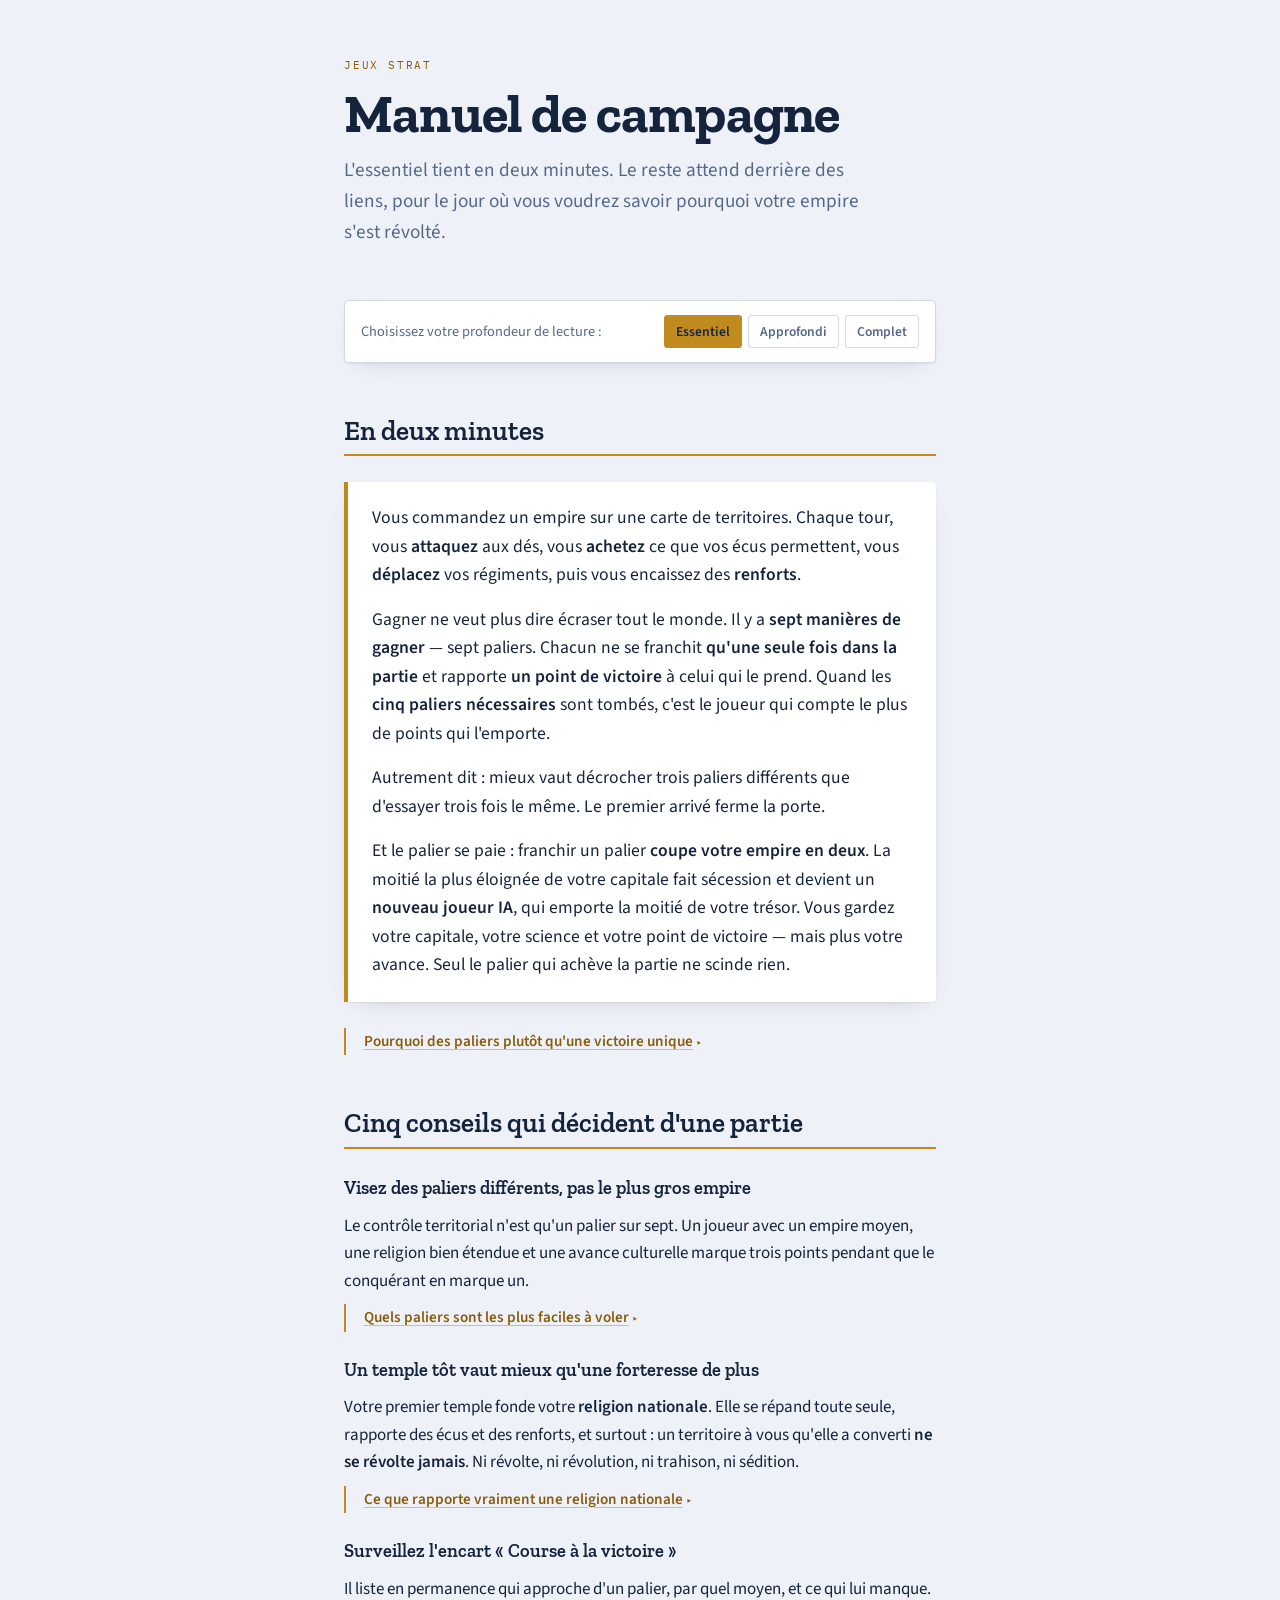
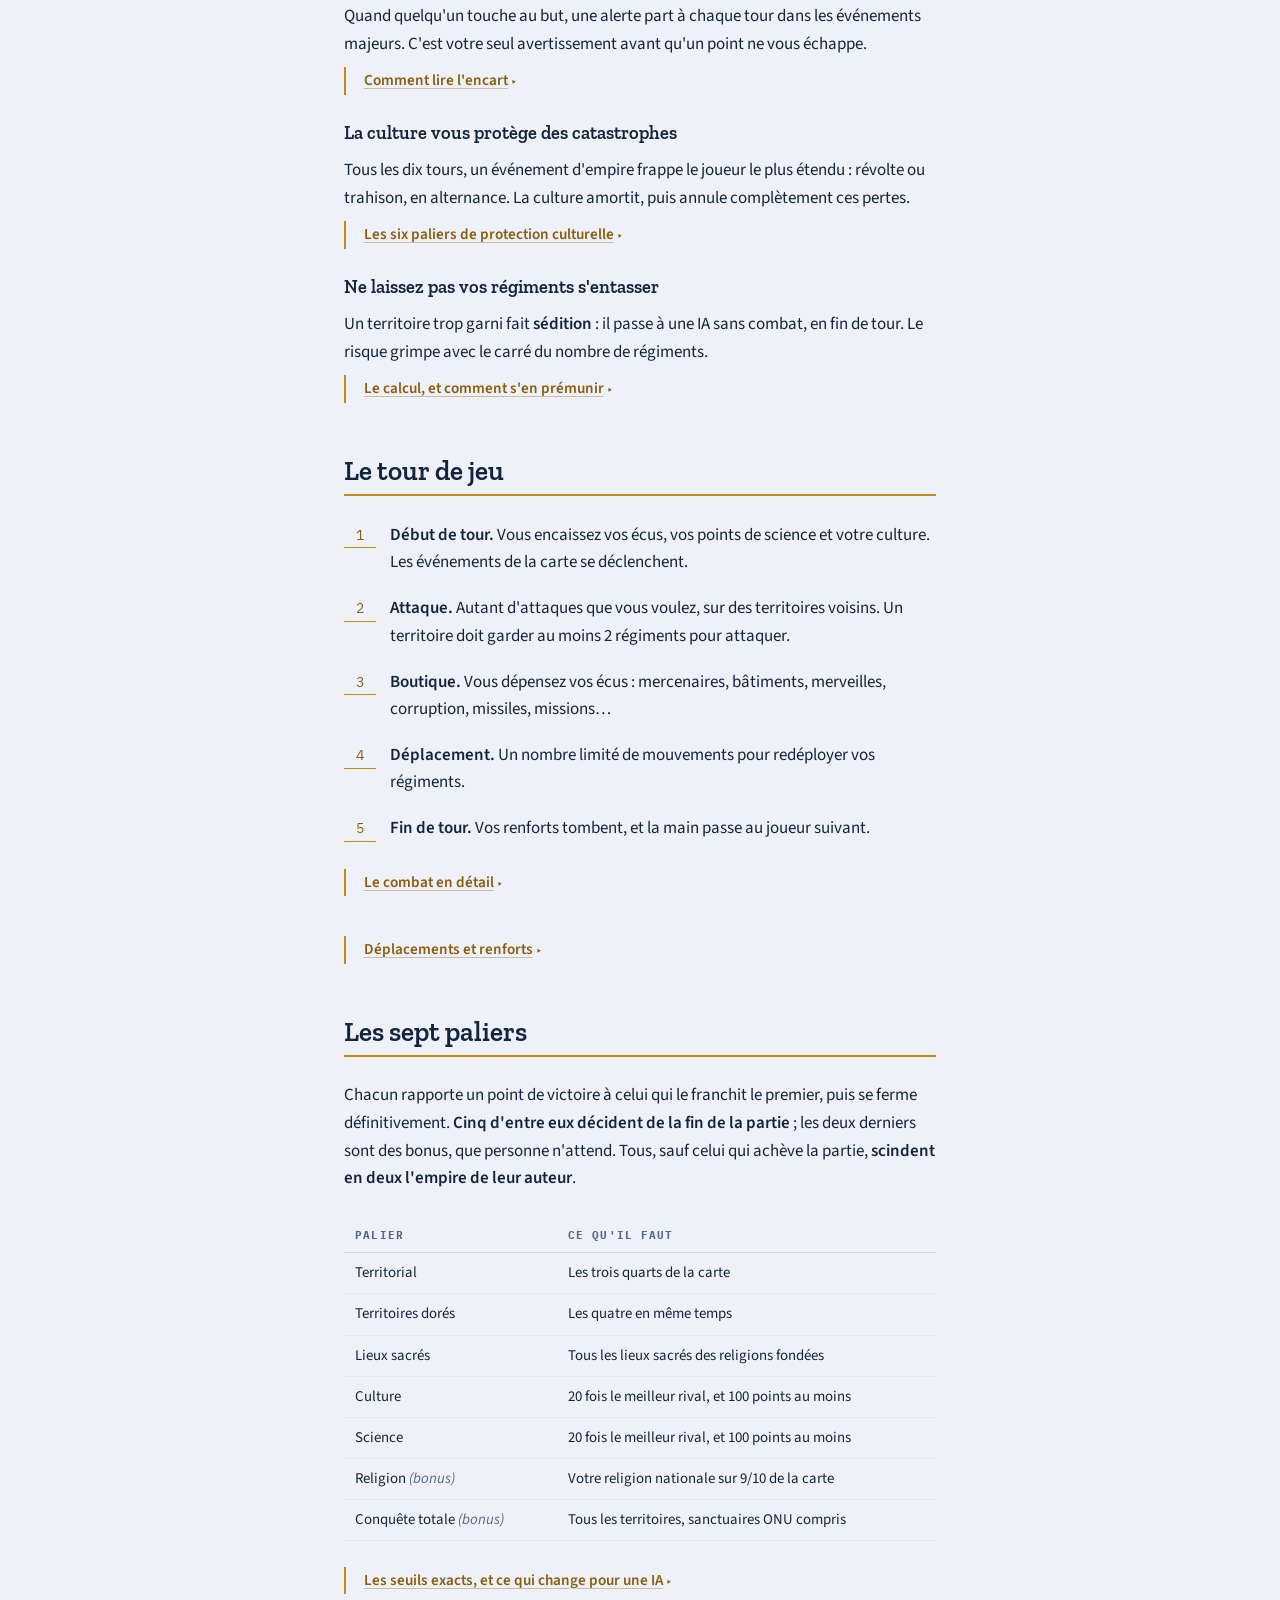
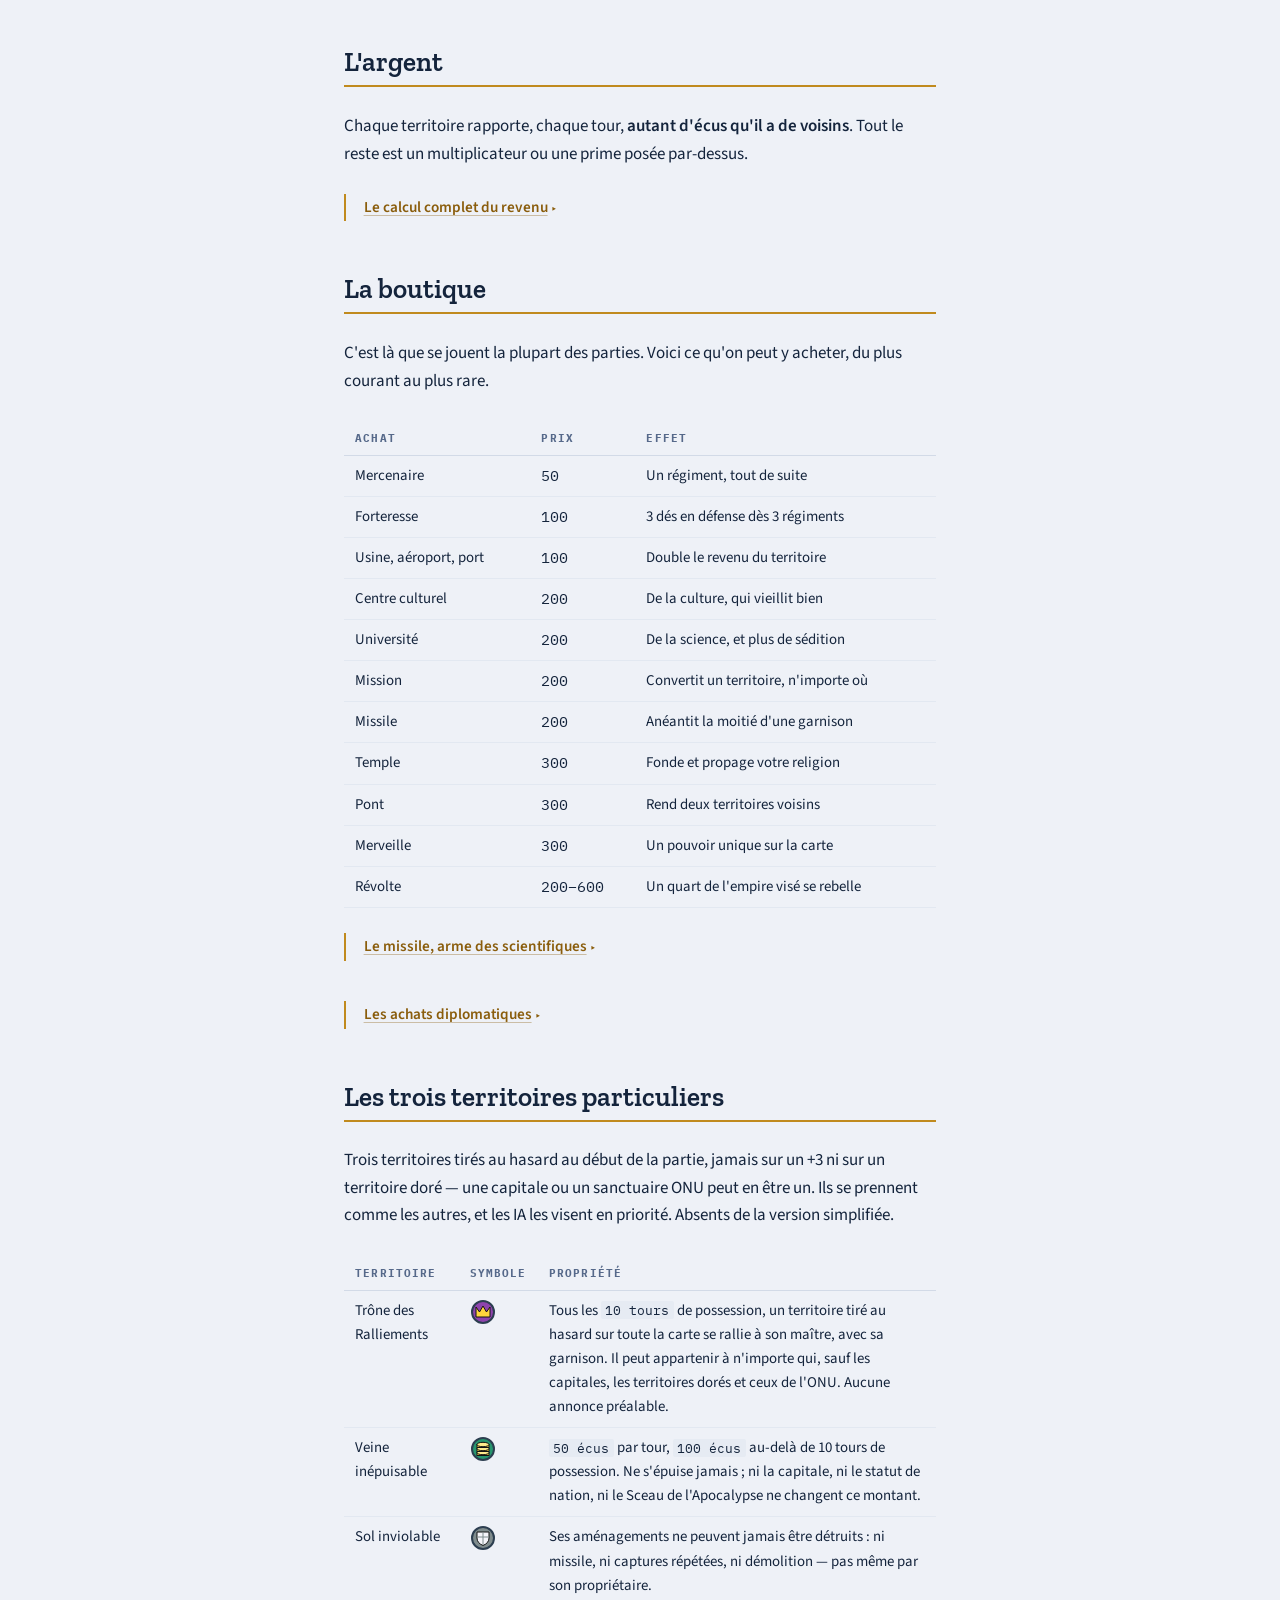
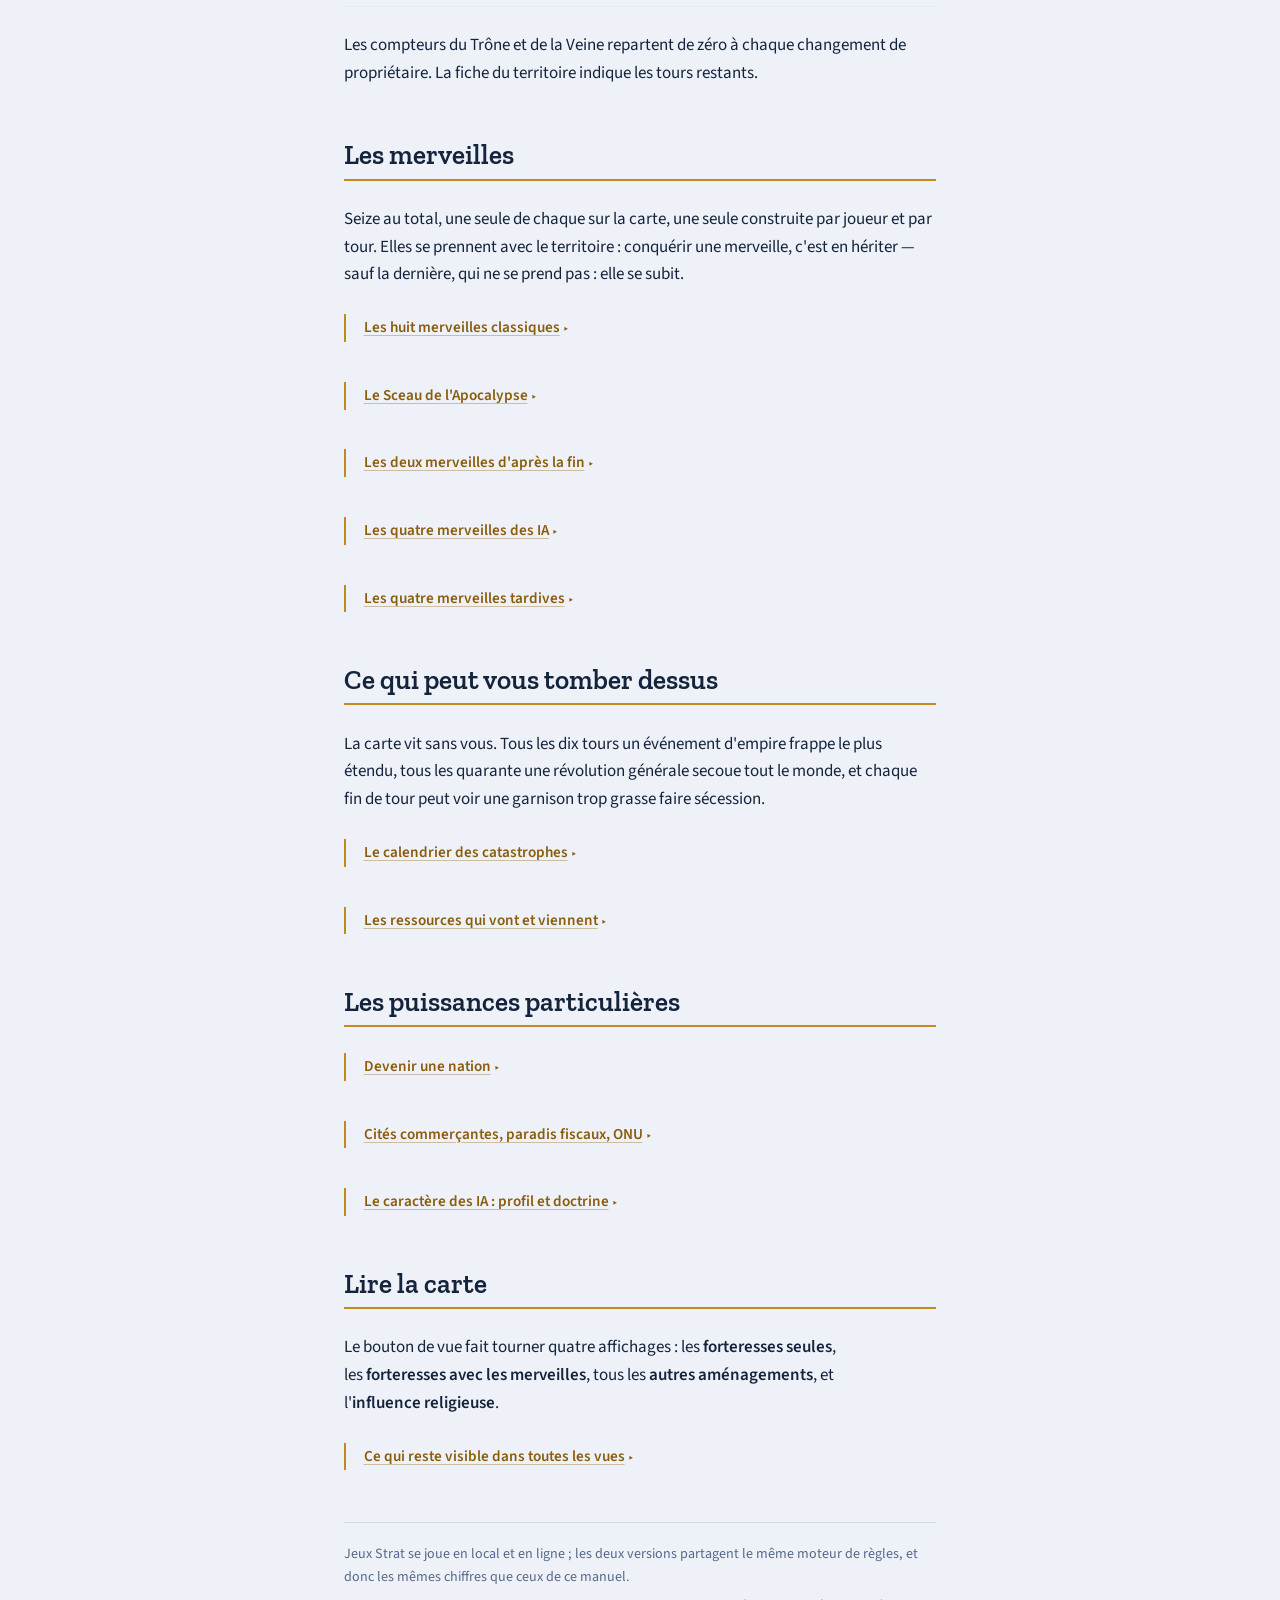
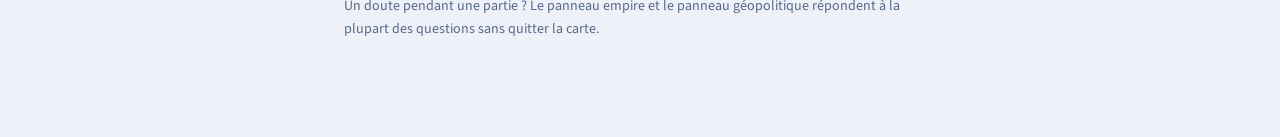
==== client/manuel.html @ 7db8a8b7 "Deux +3 en debut de partie, symboles pour les territoires particuliers - La mise en place ne pose pl" ====
<!DOCTYPE html>
<html lang="fr">
<head>
<meta charset="utf-8">
<title>Manuel de Jeux Strat</title>
<meta name="viewport" content="width=device-width, initial-scale=1">
<meta name="description" content="Mode d'emploi de Jeux Strat : l'essentiel d'abord, les details a deplier.">
<link rel="preconnect" href="https://fonts.googleapis.com">
<link rel="preconnect" href="https://fonts.gstatic.com" crossorigin>
<link rel="stylesheet" href="https://fonts.googleapis.com/css2?family=IBM+Plex+Mono:wght@500&family=Source+Sans+3:ital,wght@0,400;0,600;1,400&family=Zilla+Slab:wght@500;600;700&display=swap">
<style>
  :root {
    --fond: #eef1f7;
    --surface: #ffffff;
    --surface-creuse: #e6ebf3;
    --encre: #14243c;
    --encre-douce: #56698a;
    --laiton: #8a5d0c;
    --laiton-vif: #c08a1e;
    --alerte: #9d3125;
    --filet: #d2dae7;
    --filet-fin: #e2e8f1;
    --ombre: 0 1px 2px rgba(20, 36, 60, .06), 0 8px 24px -16px rgba(20, 36, 60, .3);

    --pas: 1.6rem;
    --colonne: 40rem;

    --display: "Zilla Slab", Georgia, "Times New Roman", serif;
    --texte: "Source Sans 3", "Segoe UI", system-ui, sans-serif;
    --data: "IBM Plex Mono", "Consolas", monospace;
  }

  @media (prefers-color-scheme: dark) {
    :root:not([data-theme="light"]) {
      --fond: #0b1422;
      --surface: #16243a;
      --surface-creuse: #101d31;
      --encre: #e3eaf6;
      --encre-douce: #8ca0be;
      --laiton: #efc463;
      --laiton-vif: #d5a33c;
      --alerte: #f0907f;
      --filet: #263854;
      --filet-fin: #1e2e46;
      --ombre: 0 1px 2px rgba(0, 0, 0, .4), 0 10px 30px -18px rgba(0, 0, 0, .8);
    }
  }

  :root[data-theme="dark"] {
    --fond: #0b1422;
    --surface: #16243a;
    --surface-creuse: #101d31;
    --encre: #e3eaf6;
    --encre-douce: #8ca0be;
    --laiton: #efc463;
    --laiton-vif: #d5a33c;
    --alerte: #f0907f;
    --filet: #263854;
    --filet-fin: #1e2e46;
    --ombre: 0 1px 2px rgba(0, 0, 0, .4), 0 10px 30px -18px rgba(0, 0, 0, .8);
  }

  * { box-sizing: border-box; }

  body {
    margin: 0;
    background: var(--fond);
    color: var(--encre);
    font-family: var(--texte);
    font-size: 1.0625rem;
    line-height: 1.62;
    -webkit-font-smoothing: antialiased;
  }

  .page {
    max-width: var(--colonne);
    margin: 0 auto;
    padding: 3.5rem 1.5rem 6rem;
    display: flex;
    flex-direction: column;
    gap: 3.25rem;
  }

  /* ---------- En-tete ---------- */

  .entete { display: flex; flex-direction: column; gap: .75rem; }

  .surtitre {
    font-family: var(--data);
    font-size: .7rem;
    letter-spacing: .16em;
    text-transform: uppercase;
    color: var(--laiton);
  }

  h1 {
    font-family: var(--display);
    font-weight: 700;
    font-size: clamp(2.4rem, 7vw, 3.4rem);
    line-height: 1.04;
    letter-spacing: -.015em;
    margin: 0;
    text-wrap: balance;
  }

  .chapo {
    margin: 0;
    font-size: 1.2rem;
    color: var(--encre-douce);
    max-width: 34rem;
    text-wrap: pretty;
  }

  /* ---------- Reglage de profondeur ---------- */

  .profondeur {
    display: flex;
    flex-wrap: wrap;
    align-items: center;
    gap: .5rem .75rem;
    padding: .9rem 1rem;
    background: var(--surface);
    border: 1px solid var(--filet);
    border-radius: 4px;
    box-shadow: var(--ombre);
  }

  .profondeur p {
    margin: 0;
    flex: 1 1 12rem;
    font-size: .9rem;
    color: var(--encre-douce);
  }

  .boutons { display: flex; gap: .35rem; }

  .boutons button {
    font-family: var(--texte);
    font-size: .85rem;
    font-weight: 600;
    color: var(--encre-douce);
    background: transparent;
    border: 1px solid var(--filet);
    border-radius: 3px;
    padding: .35rem .7rem;
    cursor: pointer;
    transition: background .15s, color .15s, border-color .15s;
  }

  .boutons button:hover { color: var(--encre); border-color: var(--laiton-vif); }

  .boutons button[aria-pressed="true"] {
    background: var(--laiton-vif);
    border-color: var(--laiton-vif);
    color: #14243c;
  }

  :focus-visible {
    outline: 2px solid var(--laiton-vif);
    outline-offset: 2px;
  }

  /* ---------- Sections ---------- */

  section { display: flex; flex-direction: column; gap: var(--pas); }

  h2 {
    font-family: var(--display);
    font-weight: 600;
    font-size: 1.7rem;
    line-height: 1.15;
    margin: 0;
    padding-bottom: .5rem;
    border-bottom: 2px solid var(--laiton-vif);
    text-wrap: balance;
  }

  h3 {
    font-family: var(--display);
    font-weight: 600;
    font-size: 1.15rem;
    margin: 0;
    text-wrap: balance;
  }

  p { margin: 0; text-wrap: pretty; }

  strong { font-weight: 600; }

  em { color: var(--encre-douce); }

  /* ---------- L'essentiel, en exergue ---------- */

  .exergue {
    background: var(--surface);
    border-left: 4px solid var(--laiton-vif);
    border-radius: 0 4px 4px 0;
    padding: 1.4rem 1.5rem;
    display: flex;
    flex-direction: column;
    gap: 1rem;
    box-shadow: var(--ombre);
  }

  .exergue p { font-size: 1.1rem; }

  /* ---------- Conseils ---------- */

  .conseils { display: flex; flex-direction: column; gap: 1.5rem; }

  .conseil { display: flex; flex-direction: column; gap: .55rem; }

  .conseil h3 { color: var(--encre); }

  /* ---------- Sequence du tour ---------- */

  ol.etapes {
    list-style: none;
    counter-reset: etape;
    margin: 0;
    padding: 0;
    display: flex;
    flex-direction: column;
    gap: 1.15rem;
  }

  ol.etapes > li {
    counter-increment: etape;
    display: grid;
    grid-template-columns: 2rem 1fr;
    gap: .9rem;
    align-items: baseline;
  }

  ol.etapes > li::before {
    content: counter(etape);
    font-family: var(--data);
    font-size: .85rem;
    color: var(--laiton);
    border-bottom: 1px solid var(--laiton-vif);
    padding-bottom: .1rem;
    text-align: center;
  }

  ol.etapes .titre-etape { font-weight: 600; }

  /* ---------- Listes ---------- */

  ul.puces {
    margin: 0;
    padding-left: 1.1rem;
    display: flex;
    flex-direction: column;
    gap: .45rem;
  }

  ul.puces li::marker { color: var(--laiton-vif); }

  /* ---------- Valeurs chiffrees ---------- */

  .valeur {
    font-family: var(--data);
    font-size: .86em;
    font-variant-numeric: tabular-nums;
    background: var(--surface-creuse);
    border-radius: 2px;
    padding: .05em .35em;
    white-space: nowrap;
  }

  /* ---------- Tableaux ---------- */

  .tableau { overflow-x: auto; }

  table {
    border-collapse: collapse;
    width: 100%;
    font-size: .93rem;
  }

  th, td {
    text-align: left;
    padding: .5rem .7rem;
    border-bottom: 1px solid var(--filet-fin);
    vertical-align: top;
  }

  th {
    font-family: var(--data);
    font-size: .7rem;
    letter-spacing: .1em;
    text-transform: uppercase;
    color: var(--encre-douce);
    border-bottom: 1px solid var(--filet);
    white-space: nowrap;
  }

  td.nombre {
    font-family: var(--data);
    font-variant-numeric: tabular-nums;
    white-space: nowrap;
  }

  /* ---------- Les deux niveaux d'approfondissement ---------- */

  details {
    border-left: 2px solid var(--laiton-vif);
    padding-left: 1.1rem;
  }

  details + details { margin-top: .9rem; }

  details > summary {
    font-family: var(--texte);
    font-weight: 600;
    font-size: .95rem;
    color: var(--laiton);
    cursor: pointer;
    list-style: none;
    /* En ligne, et non en flex : le soulignement du lien s'arreterait sinon
       sous la fleche et sous l'espace qui l'en separe. */
    display: inline;
    text-decoration: underline;
    text-decoration-color: color-mix(in srgb, var(--laiton) 35%, transparent);
    text-underline-offset: .2em;
  }

  details > summary::-webkit-details-marker { display: none; }

  details > summary::after {
    content: "▸";
    font-size: .8em;
    display: inline-block;
    margin-left: .35em;
    text-decoration: none;
    transition: transform .18s ease;
  }

  details[open] > summary::after { transform: rotate(90deg); }

  details > summary:hover { text-decoration-color: var(--laiton); }

  details > .corps {
    display: flex;
    flex-direction: column;
    gap: 1rem;
    padding: .9rem 0 .4rem;
  }

  /* Le troisieme niveau : plus etroit, plus pale, plus petit. */
  details details {
    border-left-width: 1px;
    border-left-color: var(--filet);
    padding-left: .95rem;
  }

  details details > summary {
    font-weight: 400;
    font-size: .88rem;
    color: var(--encre-douce);
    text-decoration-color: color-mix(in srgb, var(--encre-douce) 40%, transparent);
  }

  details details > summary:hover { color: var(--encre); }

  details details > .corps { font-size: .95rem; }

  @media (prefers-reduced-motion: reduce) {
    * { transition: none !important; }
  }

  /* ---------- Pied ---------- */

  footer {
    border-top: 1px solid var(--filet);
    padding-top: 1.25rem;
    font-size: .88rem;
    color: var(--encre-douce);
    display: flex;
    flex-direction: column;
    gap: .4rem;
  }
</style>
</head>
<body>
<div class="page">

  <header class="entete">
    <span class="surtitre">Jeux Strat</span>
    <h1>Manuel de campagne</h1>
    <p class="chapo">
      L'essentiel tient en deux minutes. Le reste attend derrière des liens,
      pour le jour où vous voudrez savoir pourquoi votre empire s'est révolté.
    </p>
  </header>

  <div class="profondeur">
    <p>Choisissez votre profondeur de lecture :</p>
    <div class="boutons" role="group" aria-label="Profondeur de lecture">
      <button type="button" data-niveau="1" aria-pressed="true">Essentiel</button>
      <button type="button" data-niveau="2" aria-pressed="false">Approfondi</button>
      <button type="button" data-niveau="3" aria-pressed="false">Complet</button>
    </div>
  </div>

  <!-- ================================================================ -->
  <section>
    <h2>En deux minutes</h2>

    <div class="exergue">
      <p>
        Vous commandez un empire sur une carte de territoires. Chaque tour,
        vous <strong>attaquez</strong> aux dés, vous <strong>achetez</strong>
        ce que vos écus permettent, vous <strong>déplacez</strong> vos
        régiments, puis vous encaissez des <strong>renforts</strong>.
      </p>
      <p>
        Gagner ne veut plus dire écraser tout le monde. Il y a
        <strong>sept manières de gagner</strong> — sept paliers. Chacun ne se
        franchit <strong>qu'une seule fois dans la partie</strong> et rapporte
        <strong>un point de victoire</strong> à celui qui le prend. Quand les
        <strong>cinq paliers nécessaires</strong> sont tombés, c'est le joueur
        qui compte le plus de points qui l'emporte.
      </p>
      <p>
        Autrement dit : mieux vaut décrocher trois paliers différents que
        d'essayer trois fois le même. Le premier arrivé ferme la porte.
      </p>
      <p>
        Et le palier se paie : franchir un palier
        <strong>coupe votre empire en deux</strong>. La moitié la plus
        éloignée de votre capitale fait sécession et devient un
        <strong>nouveau joueur IA</strong>, qui emporte la moitié de votre
        trésor. Vous gardez votre capitale, votre science et votre point de
        victoire — mais plus votre avance. Seul le palier qui achève la
        partie ne scinde rien.
      </p>
    </div>

    <details>
      <summary>Pourquoi des paliers plutôt qu'une victoire unique</summary>
      <div class="corps">
        <p>
          Avec sept conditions de victoire, la première remplie mettait fin à
          la partie avant que les autres n'aient servi. Les paliers laissent
          la partie continuer : un joueur qui rafle les quatre territoires
          dorés au tour 20 empoche son point, mais devra en trouver d'autres
          pour rester en tête.
        </p>
        <p>
          Une condition fermée l'est pour tout le monde. Reprendre les quatre
          dorés à celui qui les a pris ne rapporte plus rien — le palier a
          déjà été franchi.
        </p>

        <details>
          <summary>La scission : ce que coûte un palier franchi</summary>
          <div class="corps">
            <p>
              Le problème des paliers, c'était l'élan. Celui qui franchissait
              le premier avait, par définition, l'empire le plus grand ou
              l'avance la plus nette — et enchaînait les suivants sans que
              personne ne puisse s'y opposer. Le premier palier décidait de la
              partie.
            </p>
            <p>
              Désormais, un palier franchi <strong>scinde en deux tous les
              empires de la carte</strong> — celui de son auteur comme ceux
              de tous les autres. Pour chacun, la moitié des territoires la
              plus éloignée de sa capitale fait sécession et passe à un
              <strong>nouveau joueur IA</strong> : autant de joueurs qui
              rejoignent la partie séance tenante, chacun avec sa couleur et
              ses propres ambitions.
            </p>
            <p>
              Personne n'y échappe : humains, IA, nations, Cités commerçantes
              et l'ONU se coupent en deux de la même façon. Un palier ne
              freine plus seulement celui qui le décroche, il rebat toute la
              carte.
            </p>
            <p>
              Vous gardez votre <strong>point de victoire</strong> : il est
              acquis, rien ne le reprend. Vous gardez votre
              <strong>capitale</strong>, qui est à distance nulle d'elle-même
              et ne part donc jamais. Mais vous perdez la moitié de la carte
              que vous teniez — et vos rivaux aussi la leur : la partie
              repart avec deux fois plus de joueurs, tous deux fois plus
              petits.
            </p>

            <details>
              <summary>Ce que le sécessionniste emporte, et ce qu'il laisse</summary>
              <div class="corps">
                <p>
                  Il emporte <strong>la moitié de votre trésor</strong> —
                  autant de perdu pour vous ; sur un nombre impair d'écus, le
                  dernier vous reste. Il emporte aussi
                  <strong>le même niveau de science</strong> que le vôtre,
                  sans vous l'ôter : les découvertes ne se déchirent pas en
                  deux, elles se savent des deux côtés de la nouvelle
                  frontière.
                </p>
                <p>
                  La <strong>culture</strong>, elle, ne se partage pas : elle
                  se recompte de part et d'autre à partir des centres
                  culturels, universités et merveilles restés sur les
                  territoires de chacun. Toutes les structures — forteresses,
                  usines, ports, temples, merveilles — suivent la terre sur
                  laquelle elles sont bâties.
                </p>
                <p>
                  Le sécessionniste n'hérite en revanche ni de votre religion,
                  ni de vos alliances, ni de vos points de victoire : il part
                  à zéro et peut franchir les paliers restants pour son propre
                  compte.
                </p>
              </div>
            </details>

            <details>
              <summary>Quand la scission n'a pas lieu</summary>
              <div class="corps">
                <p>
                  Trois cas. Le <strong>dernier palier nécessaire</strong> ne
                  scinde rien : la partie s'achève, il n'y aurait plus
                  personne pour en profiter. Un bloc qui tient déjà
                  <strong>toute la carte</strong> non plus, pour la même
                  raison. Et un empire de
                  <strong>moins de trois territoires</strong>, humain ou IA,
                  n'est pas coupé — les autres empires se coupent quand même.
                </p>
                <p>
                  Partout ailleurs, la règle vaut pour tout le monde : les IA
                  se scindent exactement comme les joueurs humains, et les
                  deux paliers bonus — religion, conquête totale — scindent
                  aussi bien que les cinq autres. Les joueurs nés d'une
                  scission ne se recoupent pas dans la foulée : ils
                  attendront le palier suivant.
                </p>
                <p>
                  Une province coupée du cœur de l'empire par une terre
                  étrangère ou par la mer est considérée comme plus lointaine
                  que tout : les colonies d'outre-mer partent les premières.
                </p>
              </div>
            </details>
          </div>
        </details>

        <details>
          <summary>Quand la partie s'arrête exactement</summary>
          <div class="corps">
            <p>
              Deux fins possibles. Soit les <strong>cinq paliers
              nécessaires</strong> ont été franchis, qui qu'en soient les
              auteurs : lieux sacrés, culture, science, contrôle territorial,
              territoires dorés. Soit un joueur (avec son allié définitif,
              s'il en a un) tient <strong>toute la carte</strong> : il n'y a
              plus d'adversaire, donc plus rien à jouer.
            </p>
            <p>
              Dans les deux cas on compte les points de victoire. À égalité,
              c'est le plus grand empire qui l'emporte ; à égalité encore, le
              premier à avoir franchi un palier. Un joueur éliminé ne gagne
              pas, même s'il avait accumulé des points avant de disparaître.
            </p>

            <details>
              <summary>Les deux paliers bonus, et pourquoi ils n'attendent personne</summary>
              <div class="corps">
                <p>
                  La <strong>religion</strong> et la <strong>conquête
                  totale</strong> rapportent leur point comme les autres, mais
                  la partie ne les attend pas. On peut fort bien ne jamais les
                  voir tomber.
                </p>
                <p>
                  La religion, parce qu'une religion conquérante — Elyrion ou
                  Solmyre — finit par recouvrir les religions nationales sur
                  son passage : passé un certain point, plus aucune ne peut
                  espérer les neuf dixièmes de la carte. La conquête totale,
                  parce qu'elle exige la carte entière, sanctuaires ONU
                  compris, ce qui n'arrive presque jamais.
                </p>
                <p>
                  Les exiger, c'était condamner la partie à ne jamais
                  s'achever. Elles restent donc de belles prises — un point
                  chacune — sans peser sur la fin.
                </p>
              </div>
            </details>
          </div>
        </details>
      </div>
    </details>
  </section>

  <!-- ================================================================ -->
  <section>
    <h2>Cinq conseils qui décident d'une partie</h2>

    <div class="conseils">

      <div class="conseil">
        <h3>Visez des paliers différents, pas le plus gros empire</h3>
        <p>
          Le contrôle territorial n'est qu'un palier sur sept. Un joueur avec
          un empire moyen, une religion bien étendue et une avance culturelle
          marque trois points pendant que le conquérant en marque un.
        </p>
        <details>
          <summary>Quels paliers sont les plus faciles à voler</summary>
          <div class="corps">
            <p>
              Les <strong>quatre territoires dorés</strong> : ils sont fixes,
              visibles, et ne demandent aucune économie. Un raid bien mené
              suffit — le palier tombe même si vous les perdez le tour suivant.
            </p>
            <p>
              La <strong>science</strong> et la <strong>culture</strong> se
              prennent sans combattre, mais lentement : il faut vingt fois le
              meilleur rival (dix fois pour une IA) et au moins
              <span class="valeur">100 points</span>. Commencez tôt ou pas du
              tout.
            </p>
            <p>
              Les <strong>lieux sacrés</strong> demandent de rassembler ceux
              de toutes les religions fondées : c'est le palier le plus long,
              mais personne ne le surveille.
            </p>
          </div>
        </details>
      </div>

      <div class="conseil">
        <h3>Un temple tôt vaut mieux qu'une forteresse de plus</h3>
        <p>
          Votre premier temple fonde votre <strong>religion nationale</strong>.
          Elle se répand toute seule, rapporte des écus et des renforts, et
          surtout : un territoire à vous qu'elle a converti
          <strong>ne se révolte jamais</strong>. Ni révolte, ni révolution, ni
          trahison, ni sédition.
        </p>
        <details>
          <summary>Ce que rapporte vraiment une religion nationale</summary>
          <div class="corps">
            <ul class="puces">
              <li><span class="valeur">+2 écus</span> par tour et par territoire à vous sous son influence.</li>
              <li>Un renfort de plus tous les <span class="valeur">3</span> territoires sous influence.</li>
              <li>L'immunité aux révoltes sur ces mêmes territoires.</li>
              <li>Un palier de victoire si elle couvre <span class="valeur">9/10</span> de la carte (<span class="valeur">3/4</span> pour une IA).</li>
            </ul>
            <details>
              <summary>À quelle vitesse elle se répand</summary>
              <div class="corps">
                <p>
                  Elle gagne les territoires voisins de ceux qu'elle occupe
                  déjà, à un rythme qui dépend du nombre de temples que vous
                  contrôlez : <span class="valeur">30</span> tours avec un
                  seul temple, <span class="valeur">25</span> avec deux,
                  <span class="valeur">20</span>, <span class="valeur">15</span>,
                  <span class="valeur">10</span>, <span class="valeur">5</span>,
                  et <span class="valeur">1</span> seul tour avec sept temples.
                  Sans temple, elle ne bouge plus du tout.
                </p>
                <p>
                  Une religion nationale ne recouvre jamais une autre religion
                  déjà installée. Pour lui prendre du terrain, il faut une
                  <strong>mission</strong> : <span class="valeur">200 écus</span>,
                  et le territoire de votre choix — n'importe où sur la carte —
                  bascule aussitôt. Seuls les paradis fiscaux y résistent.
                </p>
              </div>
            </details>
          </div>
        </details>
      </div>

      <div class="conseil">
        <h3>Surveillez l'encart « Course à la victoire »</h3>
        <p>
          Il liste en permanence qui approche d'un palier, par quel moyen, et
          ce qui lui manque. Quand quelqu'un touche au but, une alerte part à
          chaque tour dans les événements majeurs. C'est votre seul
          avertissement avant qu'un point ne vous échappe.
        </p>
        <details>
          <summary>Comment lire l'encart</summary>
          <div class="corps">
            <p>
              Une menace apparaît dès <span class="valeur">65 %</span> du
              chemin parcouru — ou, pour les petits comptes, quand il ne
              manque plus que deux territoires dorés ou deux lieux sacrés.
            </p>
            <p>
              Elle passe en <strong>rouge, avec une alerte</strong>, quand il
              ne reste presque rien : trois territoires ou moins du seuil des
              trois quarts, un seul doré manquant, un seul lieu sacré
              manquant, ou <span class="valeur">90 %</span> du chemin pour la
              culture, la science et la religion.
            </p>
            <p>
              Un palier déjà fermé disparaît de la liste : il ne menace plus
              personne.
            </p>
          </div>
        </details>
      </div>

      <div class="conseil">
        <h3>La culture vous protège des catastrophes</h3>
        <p>
          Tous les dix tours, un événement d'empire frappe le joueur le plus
          étendu : révolte ou trahison, en alternance. La culture amortit,
          puis annule complètement ces pertes.
        </p>
        <details>
          <summary>Les six paliers de protection culturelle</summary>
          <div class="corps">
            <div class="tableau">
              <table>
                <thead>
                  <tr><th>Culture</th><th>Révolte / trahison</th><th>Révolution générale</th></tr>
                </thead>
                <tbody>
                  <tr><td class="nombre">25</td><td>4 territoires perdus au plus</td><td>1/4 de l'empire</td></tr>
                  <tr><td class="nombre">50</td><td>3 au plus</td><td>1/5</td></tr>
                  <tr><td class="nombre">75</td><td>2 au plus</td><td>1/6</td></tr>
                  <tr><td class="nombre">100</td><td>1 au plus</td><td>1/7</td></tr>
                  <tr><td class="nombre">125</td><td>aucune perte</td><td>1/10</td></tr>
                  <tr><td class="nombre">150</td><td>aucune perte</td><td>immunité totale</td></tr>
                </tbody>
              </table>
            </div>
            <p>
              Sans aucune culture, une révolution générale vous coûte
              <strong>un tiers</strong> de votre empire.
            </p>
            <details>
              <summary>D'où vient la culture</summary>
              <div class="corps">
                <p>
                  Un <strong>centre culturel</strong>
                  (<span class="valeur">200 écus</span>) produit chaque tour
                  autant de points que le territoire a de voisins — et ce
                  chiffre est multiplié par son ancienneté :
                  <span class="valeur">×2</span> après 10 tours,
                  <span class="valeur">×5</span> après 40,
                  <span class="valeur">×10</span> après 100. Un vieux centre
                  culturel vaut une province entière.
                </p>
                <p>
                  Une <strong>ruine</strong> rapporte
                  <span class="valeur">5 points</span> fixes, quel que soit le
                  territoire. Les <strong>Jardins de Kaleth</strong> ajoutent
                  <span class="valeur">50 points</span> à plat. Le
                  <strong>Théâtre des Mille Voix</strong> double tout le
                  reste — mais pas ces deux apports fixes.
                </p>
              </div>
            </details>
          </div>
        </details>
      </div>

      <div class="conseil">
        <h3>Ne laissez pas vos régiments s'entasser</h3>
        <p>
          Un territoire trop garni fait <strong>sédition</strong> : il passe à
          une IA sans combat, en fin de tour. Le risque grimpe avec le carré
          du nombre de régiments.
        </p>
        <details>
          <summary>Le calcul, et comment s'en prémunir</summary>
          <div class="corps">
            <p>
              La chance de sédition vaut
              <span class="valeur">régiments² / 50 000</span> par tour. À dix
              régiments c'est négligeable ; à cent, c'est
              <span class="valeur">20 %</span> par tour.
            </p>
            <p>Quatre choses annulent complètement le risque sur un territoire :</p>
            <ul class="puces">
              <li>une capitale active ;</li>
              <li>une université ;</li>
              <li>votre religion nationale installée dessus ;</li>
              <li>le statut de nation, qui protège tout votre empire.</li>
            </ul>
            <p>
              Le panneau empire vous dit en permanence quel territoire est le
              plus exposé.
            </p>
          </div>
        </details>
      </div>

    </div>
  </section>

  <!-- ================================================================ -->
  <section>
    <h2>Le tour de jeu</h2>

    <ol class="etapes">
      <li>
        <div>
          <span class="titre-etape">Début de tour.</span> Vous encaissez vos
          écus, vos points de science et votre culture. Les événements de la
          carte se déclenchent.
        </div>
      </li>
      <li>
        <div>
          <span class="titre-etape">Attaque.</span> Autant d'attaques que vous
          voulez, sur des territoires voisins. Un territoire doit garder au
          moins 2 régiments pour attaquer.
        </div>
      </li>
      <li>
        <div>
          <span class="titre-etape">Boutique.</span> Vous dépensez vos écus :
          mercenaires, bâtiments, merveilles, corruption, missiles, missions…
        </div>
      </li>
      <li>
        <div>
          <span class="titre-etape">Déplacement.</span> Un nombre limité de
          mouvements pour redéployer vos régiments.
        </div>
      </li>
      <li>
        <div>
          <span class="titre-etape">Fin de tour.</span> Vos renforts tombent,
          et la main passe au joueur suivant.
        </div>
      </li>
    </ol>

    <details>
      <summary>Le combat en détail</summary>
      <div class="corps">
        <p>
          Chaque passe d'attaque oppose des dés à six faces. On trie les dés
          des deux camps et on les compare deux à deux ; <strong>l'égalité
          profite au défenseur</strong>. Chaque comparaison perdue coûte un
          régiment.
        </p>
        <div class="tableau">
          <table>
            <thead>
              <tr><th>Camp</th><th>Situation</th><th>Dés</th></tr>
            </thead>
            <tbody>
              <tr><td>Attaquant</td><td>2 régiments</td><td class="nombre">1</td></tr>
              <tr><td>Attaquant</td><td>3 régiments</td><td class="nombre">2</td></tr>
              <tr><td>Attaquant</td><td>4 régiments ou plus</td><td class="nombre">3</td></tr>
              <tr><td>Attaquant</td><td>5 régiments et 500 de science</td><td class="nombre">4</td></tr>
              <tr><td>Défenseur</td><td>1 régiment</td><td class="nombre">1</td></tr>
              <tr><td>Défenseur</td><td>2 régiments ou plus</td><td class="nombre">2</td></tr>
              <tr><td>Défenseur</td><td>forteresse et 3 régiments</td><td class="nombre">3</td></tr>
            </tbody>
          </table>
        </div>
        <p>
          L'attaquant ne descend jamais sous un régiment : une attaque ratée
          coûte cher mais ne vide pas le territoire de départ.
        </p>

        <details>
          <summary>Capturer, et ce que la capture détruit</summary>
          <div class="corps">
            <p>
              Un territoire tombe quand il n'a plus de régiment. Ses
              aménagements ne disparaissent pas tout de suite : ils tiennent
              <strong>trois captures</strong>. À la troisième, la forteresse
              tombe, les industries tombent, l'université tombe, le temple
              tombe — et le centre culturel devient une <strong>ruine</strong>,
              qui, elle, ne disparaîtra jamais.
            </p>
            <p>
              Une ruine rapporte <span class="valeur">20 écus</span> et
              <span class="valeur">5 points de culture</span> par tour à qui
              tient le territoire, mais occupe la place : on ne rebâtit pas de
              centre culturel dessus.
            </p>
          </div>
        </details>

        <details>
          <summary>Attaquer par la mer</summary>
          <div class="corps">
            <p>
              Une <strong>expédition maritime</strong> vise un territoire non
              voisin qui borde la même étendue d'eau. La traversée se joue à
              un dé à 64 faces : plus la route est longue, plus le risque de
              perdre 25, 50, 75 ou 100 % de la flotte est grand. Au
              débarquement, l'attaquant est plafonné à
              <span class="valeur">2 dés</span>.
            </p>
            <p>
              Un <strong>pont</strong> (<span class="valeur">300 écus</span>,
              150 de science) rend deux territoires voisins pour de bon : ils
              peuvent s'attaquer normalement, et chacun gagne un voisin de
              plus — donc du revenu et de la culture.
            </p>
          </div>
        </details>
      </div>
    </details>

    <details>
      <summary>Déplacements et renforts</summary>
      <div class="corps">
        <p>
          Vous avez <span class="valeur">5</span> déplacements par tour,
          <span class="valeur">10</span> dès que vous tenez au moins dix
          territoires.
        </p>
        <p>
          Les renforts de fin de tour valent
          <span class="valeur">territoires / 3</span> arrondi au supérieur,
          plafonné à <span class="valeur">10</span>, plus les bonus. Les trois
          premiers vont automatiquement à vos forteresses.
        </p>

        <details>
          <summary>Tous les bonus de renfort, et le plafond militaire</summary>
          <div class="corps">
            <ul class="puces">
              <li><span class="valeur">+3</span> régiments par territoire à bonus +3.</li>
              <li><span class="valeur">+5</span> par territoire à bonus +5.</li>
              <li>Un renfort par tranche de <span class="valeur">3</span> territoires sous votre religion nationale.</li>
              <li>Les IA reçoivent un bonus croissant à partir du tour 33, jusqu'à +5 au tour 65.</li>
            </ul>
            <p>
              Au-delà de <span class="valeur">120 régiments</span> au total,
              vous ne recevez plus rien —
              <span class="valeur">200</span> si vous tenez un territoire à
              bonus +5. Il reste les mercenaires, à
              <span class="valeur">50 écus</span> pièce.
            </p>
            <p>
              Un renfort qui tombe sur une <strong>université</strong> se
              transforme en <span class="valeur">10 écus</span> — sauf s'il ne
              vous reste qu'un seul territoire, ou si l'université est dans
              votre <strong>capitale</strong> : vous gardez alors le
              régiment.
            </p>
          </div>
        </details>
      </div>
    </details>
  </section>

  <!-- ================================================================ -->
  <section>
    <h2>Les sept paliers</h2>

    <p>
      Chacun rapporte un point de victoire à celui qui le franchit le premier,
      puis se ferme définitivement. <strong>Cinq d'entre eux décident de la fin
      de la partie</strong> ; les deux derniers sont des bonus, que personne
      n'attend. Tous, sauf celui qui achève la partie,
      <strong>scindent en deux l'empire de leur auteur</strong>.
    </p>

    <div class="tableau">
      <table>
        <thead>
          <tr><th>Palier</th><th>Ce qu'il faut</th></tr>
        </thead>
        <tbody>
          <tr><td>Territorial</td><td>Les trois quarts de la carte</td></tr>
          <tr><td>Territoires dorés</td><td>Les quatre en même temps</td></tr>
          <tr><td>Lieux sacrés</td><td>Tous les lieux sacrés des religions fondées</td></tr>
          <tr><td>Culture</td><td>20 fois le meilleur rival, et 100 points au moins</td></tr>
          <tr><td>Science</td><td>20 fois le meilleur rival, et 100 points au moins</td></tr>
          <tr><td>Religion <em>(bonus)</em></td><td>Votre religion nationale sur 9/10 de la carte</td></tr>
          <tr><td>Conquête totale <em>(bonus)</em></td><td>Tous les territoires, sanctuaires ONU compris</td></tr>
        </tbody>
      </table>
    </div>

    <details>
      <summary>Les seuils exacts, et ce qui change pour une IA</summary>
      <div class="corps">
        <p>
          Les IA jouent avec des seuils plus bas sur trois paliers : la
          religion leur demande <span class="valeur">3/4</span> de la carte au
          lieu de neuf dixièmes, et la culture comme la science leur demandent
          <span class="valeur">10 fois</span> le meilleur rival au lieu de
          vingt. Le plancher de <span class="valeur">100 points</span>, lui,
          vaut pour tout le monde.
        </p>
        <p>
          Le palier des <strong>lieux sacrés</strong> ne s'ouvre que lorsque
          toutes les religions attendues ont été fondées : les cinq religions
          nationales, plus une pour chaque religion conquérante née d'une
          merveille.
        </p>

        <details>
          <summary>Pourquoi un plancher sur la culture et la science</summary>
          <div class="corps">
            <p>
              Sans lui, un adversaire à zéro point rendrait le rapport
              trivialement atteignable : vingt fois zéro font zéro. Le
              plancher de <span class="valeur">100 points</span> garantit
              qu'un palier de domination se mérite, même face à des rivaux qui
              n'ont rien construit.
            </p>
          </div>
        </details>

        <details>
          <summary>Le cas de l'allié définitif</summary>
          <div class="corps">
            <p>
              Le <strong>Serment d'Orvane</strong> lie un joueur à son
              contrôleur. Tout se compte alors par bloc : territoires, dorés,
              lieux sacrés, culture, science, religion s'additionnent, et
              l'allié ne concourt plus pour son propre compte — ses réussites
              sont portées au crédit de son patron.
            </p>
          </div>
        </details>
      </div>
    </details>
  </section>

  <!-- ================================================================ -->
  <section>
    <h2>L'argent</h2>

    <p>
      Chaque territoire rapporte, chaque tour, <strong>autant d'écus qu'il a
      de voisins</strong>. Tout le reste est un multiplicateur ou une prime
      posée par-dessus.
    </p>

    <details>
      <summary>Le calcul complet du revenu</summary>
      <div class="corps">
        <ul class="puces">
          <li>Base : le nombre de voisins du territoire — ponts compris.</li>
          <li>Chaque industrie (usine, aéroport, port) <strong>double</strong> cette base.</li>
          <li>Une <strong>capitale</strong> multiplie le tout par <span class="valeur">10</span>.</li>
          <li>La <strong>Fontaine de Crésus</strong> multiplie encore par <span class="valeur">5</span>.</li>
        </ul>
        <p>
          Puis, sur le total de l'empire : <span class="valeur">×1,5</span>
          pour un paradis fiscal qui possède les trois industries,
          <span class="valeur">÷10</span> pour une nation — le prix de son
          immunité.
        </p>
        <p>
          Et enfin les primes fixes, que rien ne multiplie :
          <span class="valeur">+2</span> par territoire sous votre religion,
          <span class="valeur">+100</span> par mine de minerais précieux,
          <span class="valeur">+20</span> par ruine,
          <span class="valeur">+50</span> pour les Jardins de Kaleth.
        </p>

        <details>
          <summary>Vendre, donner, corrompre</summary>
          <div class="corps">
            <p>
              <strong>Vendre un territoire</strong> rapporte
              <span class="valeur">10 écus</span> par régiment, plus
              <span class="valeur">50</span> par aménagement ou bonus.
            </p>
            <p>
              <strong>Corrompre</strong> un territoire adverse le fait changer
              de camp sans combat, avec ses aménagements intacts. Le prix est
              de <span class="valeur">200 écus</span> par régiment présent —
              ou seulement <span class="valeur">40</span> si votre culture
              atteint au moins 15 points <em>et</em> vaut au moins le triple
              de celle du propriétaire.
            </p>
            <p>
              S'y ajoutent des surcoûts : <span class="valeur">+400</span> par
              forteresse ou par industrie, <span class="valeur">+800</span>
              par centre culturel, <span class="valeur">+400</span> pour un
              territoire à bonus. Les territoires dorés sont incorruptibles.
            </p>
          </div>
        </details>
      </div>
    </details>
  </section>

  <!-- ================================================================ -->
  <section>
    <h2>La boutique</h2>

    <p>
      C'est là que se jouent la plupart des parties. Voici ce qu'on peut y
      acheter, du plus courant au plus rare.
    </p>

    <div class="tableau">
      <table>
        <thead>
          <tr><th>Achat</th><th>Prix</th><th>Effet</th></tr>
        </thead>
        <tbody>
          <tr><td>Mercenaire</td><td class="nombre">50</td><td>Un régiment, tout de suite</td></tr>
          <tr><td>Forteresse</td><td class="nombre">100</td><td>3 dés en défense dès 3 régiments</td></tr>
          <tr><td>Usine, aéroport, port</td><td class="nombre">100</td><td>Double le revenu du territoire</td></tr>
          <tr><td>Centre culturel</td><td class="nombre">200</td><td>De la culture, qui vieillit bien</td></tr>
          <tr><td>Université</td><td class="nombre">200</td><td>De la science, et plus de sédition</td></tr>
          <tr><td>Mission</td><td class="nombre">200</td><td>Convertit un territoire, n'importe où</td></tr>
          <tr><td>Missile</td><td class="nombre">200</td><td>Anéantit la moitié d'une garnison</td></tr>
          <tr><td>Temple</td><td class="nombre">300</td><td>Fonde et propage votre religion</td></tr>
          <tr><td>Pont</td><td class="nombre">300</td><td>Rend deux territoires voisins</td></tr>
          <tr><td>Merveille</td><td class="nombre">300</td><td>Un pouvoir unique sur la carte</td></tr>
          <tr><td>Révolte</td><td class="nombre">200–600</td><td>Un quart de l'empire visé se rebelle</td></tr>
        </tbody>
      </table>
    </div>

    <details>
      <summary>Le missile, arme des scientifiques</summary>
      <div class="corps">
        <p>
          Il apparaît en boutique à <span class="valeur">50 points</span> de
          science, et sa portée comme sa puissance montent avec elle.
        </p>
        <div class="tableau">
          <table>
            <thead>
              <tr><th>Science</th><th>Portée</th><th>Effet</th></tr>
            </thead>
            <tbody>
              <tr><td class="nombre">50</td><td>Un territoire voisin d'un des vôtres</td><td>La moitié des régiments</td></tr>
              <tr><td class="nombre">100</td><td>Jusqu'à 190 px de vos terres</td><td>La moitié des régiments</td></tr>
              <tr><td class="nombre">200</td><td>N'importe où sur la carte</td><td>Tout sauf un régiment, et tous les aménagements</td></tr>
            </tbody>
          </table>
        </div>
        <p>
          Il reste toujours au moins un régiment : un missile détruit, il ne
          conquiert pas. Le <strong>Dôme de Séléné</strong> met tous les
          territoires de son contrôleur hors d'atteinte.
        </p>
        <p>
          <strong>Les IA tirent aussi</strong>, et plus tôt que vous : leur
          rampe s'ouvre dès <span class="valeur">30 points</span> de science,
          contre 50 en boutique. Sans cette avance, leurs universités montant
          lentement, aucune IA n'était armée avant le tour 35 et le premier
          tir tombait après la fin de la plupart des parties. La portée (100)
          et la pleine puissance (200) restent au même prix pour tout le
          monde.
        </p>
        <p>
          Une IA armée met de côté de quoi tirer et frappe — mais seulement
          des joueurs humains, jamais une autre IA : rien avant le
          <span class="valeur">tour 12</span>, jamais deux tirs trop
          rapprochés, et jamais sur une garnison symbolique. Elle vise là où
          le tir fait le plus mal : votre plus grosse pile à sa portée. Une
          alliance défensive vous met à l'abri de ses missiles comme de ses
          armées.
        </p>

        <details>
          <summary>Ce que la portée intermédiaire vaut vraiment</summary>
          <div class="corps">
            <p>
              Les 190 pixels correspondent à environ cinq centimètres sur un
              écran ordinaire. En début de partie, les territoires de chacun
              sont dispersés partout : plus rien n'est alors hors de portée, et
              le palier des 100 points ne se distingue de celui des 200 que par
              le rasage des aménagements.
            </p>
            <p>
              Il mord en revanche dès qu'un empire se resserre : un joueur
              acculé sur une poignée de territoires voit les deux tiers de la
              carte lui échapper.
            </p>
          </div>
        </details>
      </div>
    </details>

    <details>
      <summary>Les achats diplomatiques</summary>
      <div class="corps">
        <ul class="puces">
          <li>
            <strong>Alliance défensive</strong>
            (<span class="valeur">20 écus</span> par territoire de l'IA) :
            elle ne vous attaque plus pendant dix tours. L'attaquer vous-même
            la rompt aussitôt.
          </li>
          <li>
            <strong>Alliance offensive</strong>
            (<span class="valeur">25 écus</span> par territoire) : l'IA
            concentre ses attaques sur la cible que vous désignez.
          </li>
          <li>
            <strong>Don de territoire ou d'argent</strong> : sans contrepartie
            mécanique, mais très efficace entre humains.
          </li>
          <li>
            <strong>Figer ou libérer un territoire ONU</strong>
            (<span class="valeur">50 écus</span> par régiment) : réservé aux
            paradis fiscaux, ou à partir de 50 points de science.
          </li>
        </ul>
      </div>
    </details>
  </section>

  <!-- ================================================================ -->
  <section>
    <h2>Les trois territoires particuliers</h2>

    <p>
      Trois territoires tirés au hasard au début de la partie, jamais sur un
      +3 ni sur un territoire doré — une capitale ou un sanctuaire ONU peut en
      être un. Ils se prennent comme les autres, et les IA les visent en
      priorité. Absents de la version simplifiée.
    </p>

    <div class="tableau">
      <table>
        <thead>
          <tr><th>Territoire</th><th>Symbole</th><th>Propriété</th></tr>
        </thead>
        <tbody>
          <tr>
            <td>Trône des Ralliements</td><td><svg width="26" height="26" viewBox="-13 -13 26 26" aria-hidden="true"><circle r="11" fill="rgb(142,68,173)" stroke="rgb(44,62,80)" stroke-width="2"/><polygon points="-7,5 -7,-5 -3.5,0 0,-6 3.5,0 7,-5 7,5" fill="rgb(255,214,60)" stroke="rgb(20,20,20)"/></svg></td>
            <td>
              Tous les <span class="valeur">10 tours</span> de possession, un
              territoire tiré au hasard sur toute la carte se rallie à son
              maître, avec sa garnison. Il peut appartenir à n'importe qui,
              sauf les capitales, les territoires dorés et ceux de l'ONU.
              Aucune annonce préalable.
            </td>
          </tr>
          <tr>
            <td>Veine inépuisable</td><td><svg width="26" height="26" viewBox="-13 -13 26 26" aria-hidden="true"><circle r="11" fill="rgb(39,150,110)" stroke="rgb(44,62,80)" stroke-width="2"/><rect x="-6" y="3.5" width="12" height="3" fill="rgb(255,214,60)" stroke="rgb(20,20,20)"/><ellipse cy="3.5" rx="6" ry="2.2" fill="rgb(255,236,140)" stroke="rgb(20,20,20)"/><rect x="-6" y="-0.5" width="12" height="3" fill="rgb(255,214,60)" stroke="rgb(20,20,20)"/><ellipse cy="-0.5" rx="6" ry="2.2" fill="rgb(255,236,140)" stroke="rgb(20,20,20)"/><rect x="-6" y="-4.5" width="12" height="3" fill="rgb(255,214,60)" stroke="rgb(20,20,20)"/><ellipse cy="-4.5" rx="6" ry="2.2" fill="rgb(255,236,140)" stroke="rgb(20,20,20)"/></svg></td>
            <td>
              <span class="valeur">50 écus</span> par tour,
              <span class="valeur">100 écus</span> au-delà de 10 tours de
              possession. Ne s'épuise jamais ; ni la capitale, ni le statut de
              nation, ni le Sceau de l'Apocalypse ne changent ce montant.
            </td>
          </tr>
          <tr>
            <td>Sol inviolable</td><td><svg width="26" height="26" viewBox="-13 -13 26 26" aria-hidden="true"><circle r="11" fill="rgb(127,140,141)" stroke="rgb(44,62,80)" stroke-width="2"/><path d="M-6,-6 H6 V0 Q6,5 0,7.5 Q-6,5 -6,0 Z" fill="rgb(245,245,250)" stroke="rgb(20,20,20)"/><path d="M0,-6 V7 M-6,-1 H6" stroke="rgb(127,140,141)" fill="none"/></svg></td>
            <td>
              Ses aménagements ne peuvent jamais être détruits : ni missile, ni
              captures répétées, ni démolition — pas même par son propriétaire.
            </td>
          </tr>
        </tbody>
      </table>
    </div>
    <p>
      Les compteurs du Trône et de la Veine repartent de zéro à chaque
      changement de propriétaire. La fiche du territoire indique les tours
      restants.
    </p>
  </section>

  <!-- ================================================================ -->
  <section>
    <h2>Les merveilles</h2>

    <p>
      Seize au total, une seule de chaque sur la carte, une seule construite
      par joueur et par tour. Elles se prennent avec le territoire : conquérir
      une merveille, c'est en hériter — sauf la dernière, qui ne se prend pas :
      elle se subit.
    </p>

    <details>
      <summary>Les huit merveilles classiques</summary>
      <div class="corps">
        <p>
          <span class="valeur">300 écus</span> chacune. Quatre demandent
          <span class="valeur">100 points de science</span>
          (<span class="valeur">50</span> pour une IA), quatre demandent
          <span class="valeur">50 points de culture</span>
          (<span class="valeur">25</span> pour une IA).
        </p>
        <div class="tableau">
          <table>
            <thead>
              <tr><th>Merveille</th><th>Effet</th></tr>
            </thead>
            <tbody>
              <tr><td>Sanctuaire d'Elyrion</td><td>Fonde Elyrion, religion conquérante</td></tr>
              <tr><td>Théâtre des Mille Voix</td><td>Double votre culture</td></tr>
              <tr><td>Observatoire d'Atlas</td><td>Double votre science</td></tr>
              <tr><td>Palais du Pacte d'Or</td><td>Vous rend seul allié de la Cité commerçante</td></tr>
              <tr><td>Rempart d'Ivoire</td><td>Ce territoire devient intouchable par les IA</td></tr>
              <tr><td>Fontaine de Crésus</td><td>Multiplie par 5 l'argent du territoire</td></tr>
              <tr><td>Capitole d'Aurélia</td><td>Statut de nation immédiat si votre capitale y est</td></tr>
              <tr><td>Forge de Dédale</td><td>Ponts gratuits depuis ce territoire</td></tr>
            </tbody>
          </table>
        </div>
      </div>
    </details>

    <details>
      <summary>Le Sceau de l'Apocalypse</summary>
      <div class="corps">
        <p>
          La seule merveille qui ne se bâtit pas d'un coup, et la seule dont
          tout le monde a peur. À partir du <strong>tour 60</strong>, elle
          s'ouvre à tous : <span class="valeur">5 versements de 300 écus</span>
          sur un <strong>même territoire</strong>, un seul par tour comme
          toute merveille. Le chantier dure donc cinq tours au minimum.
        </p>
        <p>
          <strong>Chaque versement est annoncé à tous les joueurs</strong>, et
          le territoire affiche son avancement (⚠ Chantier de l'Apocalypse
          3/5). Plusieurs joueurs peuvent lancer le leur : le premier qui
          achève efface les chantiers des autres, sans rien leur rendre.
          <strong>Prendre le territoire d'un chantier le rase</strong> : les
          versements sont perdus, et le conquérant repart de zéro s'il veut le
          sien. C'est la seule façon d'arrêter quelqu'un.
        </p>
        <p>
          Quand le sceau se ferme, le monde entre dans son
          <strong>âge de ténèbres</strong>, définitivement :
        </p>
        <div class="tableau">
          <table>
            <thead>
              <tr><th>Pour tout le monde</th><th>Effet</th></tr>
            </thead>
            <tbody>
              <tr><td>Science déjà acquise</td><td>Divisée par 10 d'un coup — missiles et 4<sup>e</sup> dé se referment</td></tr>
              <tr><td>Science par tour</td><td>Divisée par 10</td></tr>
              <tr><td>Culture</td><td>Divisée par 10</td></tr>
              <tr><td>Revenus</td><td>Divisés par 10</td></tr>
              <tr><td>Ressources +5</td><td>Éteintes, et plus aucune ne réapparaît</td></tr>
              <tr><td>Mines de minerais précieux</td><td>Éteintes, et plus aucune ne réouvre</td></tr>
            </tbody>
          </table>
        </div>
        <p>
          Les <strong>religions ne sont pas touchées</strong> : elles se
          répandent, convertissent et gagnent comme avant. Ce sont les comptes
          du monde qui s'effondrent, pas les croyances — et dans un monde sans
          science ni culture, la victoire religieuse devient la voie royale.
        </p>
        <p>
          Le territoire du sceau, lui, prospère seul au milieu des ruines :
          <span class="valeur">+5 renforts</span> par tour (avec le plafond
          militaire porté à 200, comme une ressource +5) et
          <span class="valeur">+100 écus</span> par tour, qui échappent à la
          division. Il se conquiert comme n'importe quelle terre — mais
          l'âge de ténèbres, lui, ne se conquiert pas : il reste.
        </p>
      </div>
    </details>

    <details>
      <summary>Les deux merveilles d'après la fin</summary>
      <div class="corps">
        <p>
          Elles n'existent pas tant que le monde tient debout. Une fois le
          <strong>Sceau de l'Apocalypse fermé</strong>, deux merveilles
          s'ouvrent à tous, IA comme humains, pour
          <span class="valeur">300 écus</span> chacune : ni science, ni
          culture, ni tour à attendre. Le sceau est leur seule condition.
        </p>
        <div class="tableau">
          <table>
            <thead>
              <tr><th>Merveille</th><th>Effet, pour qui contrôle son territoire</th></tr>
            </thead>
            <tbody>
              <tr><td>Bastion de Cendres</td><td><span class="valeur">+5 renforts</span> par tour sur ce territoire, comme une ressource +5 (plafond militaire porté à 200)</td></tr>
              <tr><td>Gouffre de Diamant</td><td><span class="valeur">+100 écus</span> par tour, comme une mine de minerais précieux, sans passer par la division de l'âge de ténèbres</td></tr>
            </tbody>
          </table>
        </div>
        <p>
          Leur intérêt tient à un mot : <strong>perpétuel</strong>. Les
          ressources +5 et les mines ordinaires s'épuisent au bout de vingt
          tours — et sous le sceau, aucune ne repousse. Ces deux-là ne
          s'épuisent jamais : ce sont les derniers gisements du monde. Elles
          <strong>suivent leur territoire</strong> : les prendre, c'est les
          prendre.
        </p>
      </div>
    </details>

    <details>
      <summary>Les quatre merveilles des IA</summary>
      <div class="corps">
        <p>
          <span class="valeur">300 écus</span> chacune, ni science ni culture
          requise, et n'importe qui peut les bâtir — mais leur pouvoir ne
          joue qu'entre les mains d'une <strong>IA</strong>. Entre les
          vôtres, elles sont mortes : les prendre ne vous sert qu'à les
          refuser aux IA, ce qui est déjà une raison suffisante.
        </p>
        <div class="tableau">
          <table>
            <thead>
              <tr><th>Merveille</th><th>Dès le</th><th>Effet, pour une IA</th></tr>
            </thead>
            <tbody>
              <tr><td>Chancellerie de Vorlan</td><td class="nombre">tour 12</td><td>Chaque tour, une chance sur cinq d'intégrer la plus faible de ses IA voisines : territoires et régiments d'un bloc, l'absorbée disparaît. Plus rien à deux joueurs IA</td></tr>
              <tr><td>Banque de Threl</td><td class="nombre">tour 24</td><td>Ne perd rien dans un crash ni dans une crise boursière</td></tr>
              <tr><td>Conclave de Thyr</td><td class="nombre">tour 32</td><td>Chaque tour, une chance sur dix d'intégrer la plus faible de ses IA voisines (plus rien à deux joueurs IA) — et son contrôleur est à l'abri de toute révolte, révolution ou trahison</td></tr>
              <tr><td>Rempart d'Obsidienne</td><td class="nombre">tour 36</td><td>Ce territoire ne peut plus être attaqué par un joueur humain</td></tr>
            </tbody>
          </table>
        </div>
        <p>
          La <strong>Chancellerie</strong> ne prend que des IA qui touchent
          l'empire de son propriétaire, et jamais un humain : elle grossit de
          proche en proche. Entre plusieurs voisines, <strong>elle prend
          toujours la plus faible</strong> — la moins armée, et à régiments
          égaux le plus petit empire : rien n'est laissé au hasard une fois
          le tirage réussi. L'argent et la science de l'IA avalée ne se
          transmettent pas — ils disparaissent avec elle. Rien ne l'arrête
          tant qu'il lui reste une voisine à prendre : une IA qui la tient
          longtemps devient le problème de toute la carte.
        </p>
        <p>
          Les deux chancelleries s'arrêtent d'elles-mêmes quand
          <strong>il ne reste que deux joueurs IA sur la carte</strong> :
          plus aucune intégration, quel que soit le tirage. La dernière IA
          face au porteur de la merveille ne se fait pas avaler — il faudra
          venir la prendre au combat. Les Cités commerçantes ne comptent pas
          dans ce décompte, puisqu'elles ne sont de toute façon jamais des
          proies ; les joueurs humains non plus. Le Conclave de Thyr garde en
          revanche son immunité aux révoltes : seule l'intégration s'arrête.
        </p>
        <p>
          Une exception, pour les deux chancelleries : les
          <strong>Cités commerçantes</strong> ne sont pas des joueurs IA comme
          les autres, et elles ne subissent pas l'influence de ces merveilles.
          <strong>Elles ne sont jamais fusionnées</strong> — qui tient la
          Chancellerie ou le Conclave ne peut pas les absorber, même
          frontalières. Il faudra venir les prendre au combat, comme tout le
          monde.
        </p>
        <p>
          Le <strong>Conclave de Thyr</strong> est la seconde chancellerie :
          même mécanique, <strong>une chance sur dix</strong> au lieu d'une sur
          cinq, plus une immunité complète — son contrôleur IA ne subit
          <strong>ni révolte, ni révolution, ni trahison</strong>, qu'elles
          viennent des événements d'empire ou d'une révolte financée contre
          lui.
        </p>
        <p>
          Les deux ne se cumulent jamais. <strong>Qui contrôle la Chancellerie
          de Vorlan ne peut pas bâtir le Conclave</strong> : la boutique le lui
          refuse. Et s'il finit par contrôler les deux — en prenant le
          territoire de l'autre — <strong>seule la Chancellerie agit</strong> :
          le Conclave se tait entièrement, tirage comme immunité. Entre deux
          mains différentes, en revanche, les deux tirent chacune leur tour :
          c'est la carte qui rétrécit deux fois plus vite.
        </p>
        <p>
          Le <strong>Rempart d'Obsidienne</strong> est le miroir exact du
          Rempart d'Ivoire, et comme lui il n'arrête que les attaques : ni
          missile, ni corruption, ni révolte. Une IA reste libre de vous
          attaquer depuis ce territoire.
        </p>
      </div>
    </details>

    <details>
      <summary>Les quatre merveilles tardives</summary>
      <div class="corps">
        <p>
          Elles n'exigent ni science ni culture, mais n'apparaissent qu'à
          partir du <strong>tour 42</strong>, et coûtent
          <span class="valeur">500 écus</span> à un humain contre
          <span class="valeur">300</span> à une IA.
        </p>
        <div class="tableau">
          <table>
            <thead>
              <tr><th>Merveille</th><th>Effet</th></tr>
            </thead>
            <tbody>
              <tr><td>Oracle de Solmyre</td><td>Fonde Solmyre, seconde religion conquérante</td></tr>
              <tr><td>Jardins de Kaleth</td><td>+50 culture et +50 écus par tour</td></tr>
              <tr><td>Dôme de Séléné</td><td>Tout votre empire à l'abri des missiles</td></tr>
              <tr><td>Serment d'Orvane</td><td>Un allié définitif, et vos réussites s'additionnent</td></tr>
            </tbody>
          </table>
        </div>

        <details>
          <summary>Elyrion contre Solmyre</summary>
          <div class="corps">
            <p>
              Les deux religions conquérantes recouvrent, en se répandant,
              toutes les religions nationales sur leur passage — mais jamais
              l'une l'autre. Chacune est l'unique rempart contre sa jumelle.
            </p>
            <p>
              Elles ne sont pas des religions nationales : elles n'apportent
              ni immunité aux révoltes, ni missions, ni palier religieux. En
              revanche elles versent à leur contrôleur les mêmes primes de
              revenu et de renforts, et chacune ajoute un lieu sacré de plus à
              rassembler.
            </p>
          </div>
        </details>

        <details>
          <summary>Comment fonctionne le Serment d'Orvane</summary>
          <div class="corps">
            <p>
              Le prochain joueur né en cours de partie — d'une révolte, d'une
              révolution, d'une sédition — devient l'allié définitif du
              contrôleur de la merveille. Un seul à la fois : la place ne se
              rouvre qu'à la mort de l'allié, au profit du prochain venu.
            </p>
            <p>
              Le patron et son allié ne s'attaquent plus, et toutes leurs
              réussites comptent pour un seul bloc. Mais le serment lie un
              patron précis : <strong>perdre la merveille, c'est perdre son
              allié</strong>, et le nouveau porteur devra attendre une
              naissance.
            </p>
            <p>
              Comme les chancelleries, le serment se tait quand
              <strong>il ne reste que deux joueurs IA sur la carte</strong> :
              plus d'alliance ni de bloc, patron et allié peuvent s'attaquer.
              Il reprend si un troisième joueur IA réapparaît.
            </p>
          </div>
        </details>
      </div>
    </details>
  </section>

  <!-- ================================================================ -->
  <section>
    <h2>Ce qui peut vous tomber dessus</h2>

    <p>
      La carte vit sans vous. Tous les dix tours un événement d'empire frappe
      le plus étendu, tous les quarante une révolution générale secoue tout le
      monde, et chaque fin de tour peut voir une garnison trop grasse faire
      sécession.
    </p>

    <details>
      <summary>Le calendrier des catastrophes</summary>
      <div class="corps">
        <ul class="puces">
          <li>
            <strong>Tous les 10 tours</strong> — révolte ou trahison, en
            alternance, sur le joueur le plus étendu. La révolte crée un
            nouveau joueur IA ; la trahison offre les territoires au plus
            faible.
          </li>
          <li>
            <strong>Tous les 40 tours</strong> — révolution générale : chaque
            empire perd une fraction de ses territoires, d'un tiers à rien du
            tout selon sa culture.
          </li>
          <li>
            <strong>Chaque fin de tour</strong> — sédition sur les territoires
            surchargés.
          </li>
          <li>
            <strong>Avant le tour 10</strong>, en difficulté chaos — un
            bouleversement mondial peut survenir à tout moment.
          </li>
        </ul>
        <p>
          Les <strong>nations</strong> et les <strong>Cités commerçantes</strong>
          sont immunisées contre les révoltes, les trahisons et les séditions.
        </p>

        <details>
          <summary>Ce qui protège un territoire</summary>
          <div class="corps">
            <p>
              Un territoire sous votre <strong>religion nationale</strong> ne
              se révolte jamais, quelle que soit la cause. Une
              <strong>capitale active</strong> n'est jamais tirée au sort. En
              version simplifiée, les <strong>forteresses</strong> ne changent
              jamais de camp sans combat.
            </p>
            <p>
              Le reste est affaire de culture : à
              <span class="valeur">125 points</span>, révoltes et trahisons ne
              vous coûtent plus rien ; à <span class="valeur">150</span>, les
              révolutions non plus.
            </p>
          </div>
        </details>
      </div>
    </details>

    <details>
      <summary>Les ressources qui vont et viennent</summary>
      <div class="corps">
        <p>
          Trois territoires à <strong>bonus +5</strong> apparaissent aux tours
          35, 43 et 51 ; trois <strong>mines de minerais précieux</strong> aux
          tours 37, 45 et 53. Chacune s'épuise au bout de
          <span class="valeur">20 tours</span> et reparaît aussitôt ailleurs :
          le compte reste constant, mais aucune position n'est acquise.
        </p>
        <p>
          Des <strong>ponts</strong> peuvent aussi naître ou s'effondrer tout
          seuls, au hasard des tours.
        </p>
      </div>
    </details>
  </section>

  <!-- ================================================================ -->
  <section>
    <h2>Les puissances particulières</h2>

    <details>
      <summary>Devenir une nation</summary>
      <div class="corps">
        <p>
          Il faut un bloc d'un seul tenant d'au moins
          <span class="valeur">10 territoires</span>, contenant votre capitale
          active et l'ensemble des structures : forteresse, usine, aéroport,
          port, temple, centre culturel, université. Il faut ensuite tenir
          cette configuration <span class="valeur">10 tours</span>.
        </p>
        <p>
          Une nation est immunisée contre les révoltes, les trahisons et les
          séditions — mais son revenu est <strong>divisé par dix</strong>. Le
          <strong>Capitole d'Aurélia</strong> donne le statut immédiatement,
          sans aucune autre condition, si votre capitale s'y trouve.
        </p>
      </div>
    </details>

    <details>
      <summary>Cités commerçantes, paradis fiscaux, ONU</summary>
      <div class="corps">
        <p>
          Les <strong>Cités commerçantes</strong> sont des IA marchandes qui
          s'étendent par la corruption plutôt que par les armes. Elles
          n'embarquent pas en expédition avant le tour 50.
        </p>
        <p>
          Un <strong>paradis fiscal</strong> est une capitale au revenu
          décuplé, imperméable à toute religion, et qui ouvre l'accès aux
          manipulations de l'ONU.
        </p>
        <p>
          Les <strong>sanctuaires ONU</strong> n'appartiennent à personne.
          Les annexer déclenche une sanction — révolte punitive, trahison
          punitive ou chaos mondial — mais ils comptent pour la conquête
          totale.
        </p>
      </div>
    </details>

    <details>
      <summary>Le caractère des IA : profil et doctrine</summary>
      <div class="corps">
        <p>
          Chaque IA porte deux traits, lisibles dans la liste des joueurs à
          droite de la carte : son <strong>profil</strong> dit comment elle
          se bat, sa <strong>doctrine</strong> dit où passe son argent. Les
          deux se combinent — une agressive bâtisseuse et une agressive
          conquérante ne jouent pas du tout la même partie.
        </p>
        <div class="tableau">
          <table>
            <thead>
              <tr><th>Profil</th><th>Sa façon d'attaquer</th></tr>
            </thead>
            <tbody>
              <tr><td>Standard</td><td>Attaque à partir de 4 régiments, prudente sur les écarts</td></tr>
              <tr><td>Agressive</td><td>Attaque dès 3 régiments et lance l'assaut total plus tôt</td></tr>
              <tr><td>Défensive</td><td>N'attaque qu'avec 5 régiments et 3 d'avance, garde ses frontières</td></tr>
              <tr><td>Variable</td><td>Tire au sort l'une des trois autres à chaque tour</td></tr>
            </tbody>
          </table>
        </div>
        <div class="tableau">
          <table>
            <thead>
              <tr><th>Doctrine</th><th>Où passe son argent</th></tr>
            </thead>
            <tbody>
              <tr><td>Équilibrée</td><td>Un peu de tout : murs, savoir, mercenaires. Tire un tour sur deux quand tout est réuni, pas sur une garnison de moins de 5 régiments</td></tr>
              <tr><td>Artificier</td><td>Universités et missiles. Tire dès que la rampe est libre, recharge en 2 tours, et se contente d'une garnison de 3 régiments</td></tr>
              <tr><td>Bâtisseuse</td><td>Une forteresse tous les 3 territoires, universités et centres culturels à foison. C'est elle qui s'arme la première — mais elle tire à contrecœur, un tour sur trois au plus</td></tr>
              <tr><td>Conquérante</td><td>Presque rien en bâtiments, tout en mercenaires. Ses piles sont énormes ; elle tire le plus rarement de toutes, et seulement sur une grosse garnison</td></tr>
            </tbody>
          </table>
        </div>
        <p>
          La doctrine se lit sur le numéro du joueur et ne change jamais de
          la partie : l'IA 1 sera artificier du début à la fin. Repérer les
          bâtisseuses tôt est payant — ce sont elles qu'on oublie de
          surveiller jusqu'à l'alerte de victoire.
        </p>

        <details>
          <summary>L'alerte de victoire fait taire les querelles</summary>
          <div class="corps">
            <p>
              Quand l'encart « Course à la victoire » signale que quelqu'un
              <strong>touche au but</strong>, les IA qui peuvent l'atteindre
              lâchent tout le reste : elles passent en attaque maximale
              contre lui, quel que soit leur profil — même une défensive,
              même une puissance acculée dans son paradis fiscal. Le reste
              du temps elles se contentent de converger sur celui qui mène
              nettement, et gardent sinon leur logique d'opportunité.
            </p>
            <p>
              Autrement dit : prendre la tête vous met tout le monde sur le
              dos, mais franchir le dernier seuil déclenche une ruée. Mieux
              vaut passer d'un palier à l'autre en restant discret — ou
              s'assurer d'une alliance défensive avant de faire le dernier
              pas, car une IA alliée ne participe pas à la ruée.
            </p>
          </div>
        </details>
      </div>
    </details>
  </section>

  <!-- ================================================================ -->
  <section>
    <h2>Lire la carte</h2>

    <p>
      Le bouton de vue fait tourner quatre affichages : les
      <strong>forteresses seules</strong>, les
      <strong>forteresses avec les merveilles</strong>, tous les
      <strong>autres aménagements</strong>, et l'<strong>influence
      religieuse</strong>.
    </p>

    <details>
      <summary>Ce qui reste visible dans toutes les vues</summary>
      <div class="corps">
        <p>
          Les statuts ne se cachent jamais : mines de minerais précieux, lieux
          saints, capitales, paradis fiscaux, territoires dorés, territoires
          particuliers (TR, VE, SI) et bonus de renforts restent affichés
          quelle que soit la vue. Sans eux, on
          confondrait une capitale avec un territoire ordinaire.
        </p>
        <p>
          Le petit cercle à gauche de chaque territoire compte ses
          aménagements sur cinq : forteresse, industrie, temple, centre
          culturel — ou sa ruine — et université.
        </p>
      </div>
    </details>
  </section>

  <footer>
    <p>
      Jeux Strat se joue en local et en ligne ; les deux versions partagent le
      même moteur de règles, et donc les mêmes chiffres que ceux de ce manuel.
    </p>
    <p>
      Un doute pendant une partie ? Le panneau empire et le panneau
      géopolitique répondent à la plupart des questions sans quitter la carte.
    </p>
  </footer>

</div>

<script>
  (function () {
    var boutons = Array.prototype.slice.call(
      document.querySelectorAll(".boutons button")
    );
    var tous = Array.prototype.slice.call(document.querySelectorAll("details"));
    var profonds = tous.filter(function (d) {
      return d.parentNode.closest("details") !== null;
    });
    var premiers = tous.filter(function (d) {
      return profonds.indexOf(d) === -1;
    });

    function appliquer(niveau) {
      premiers.forEach(function (d) { d.open = niveau >= 2; });
      profonds.forEach(function (d) { d.open = niveau >= 3; });
      boutons.forEach(function (b) {
        b.setAttribute("aria-pressed", String(Number(b.dataset.niveau) === niveau));
      });
    }

    boutons.forEach(function (b) {
      b.addEventListener("click", function () {
        appliquer(Number(b.dataset.niveau));
      });
    });
  })();
</script>
</body>
</html>
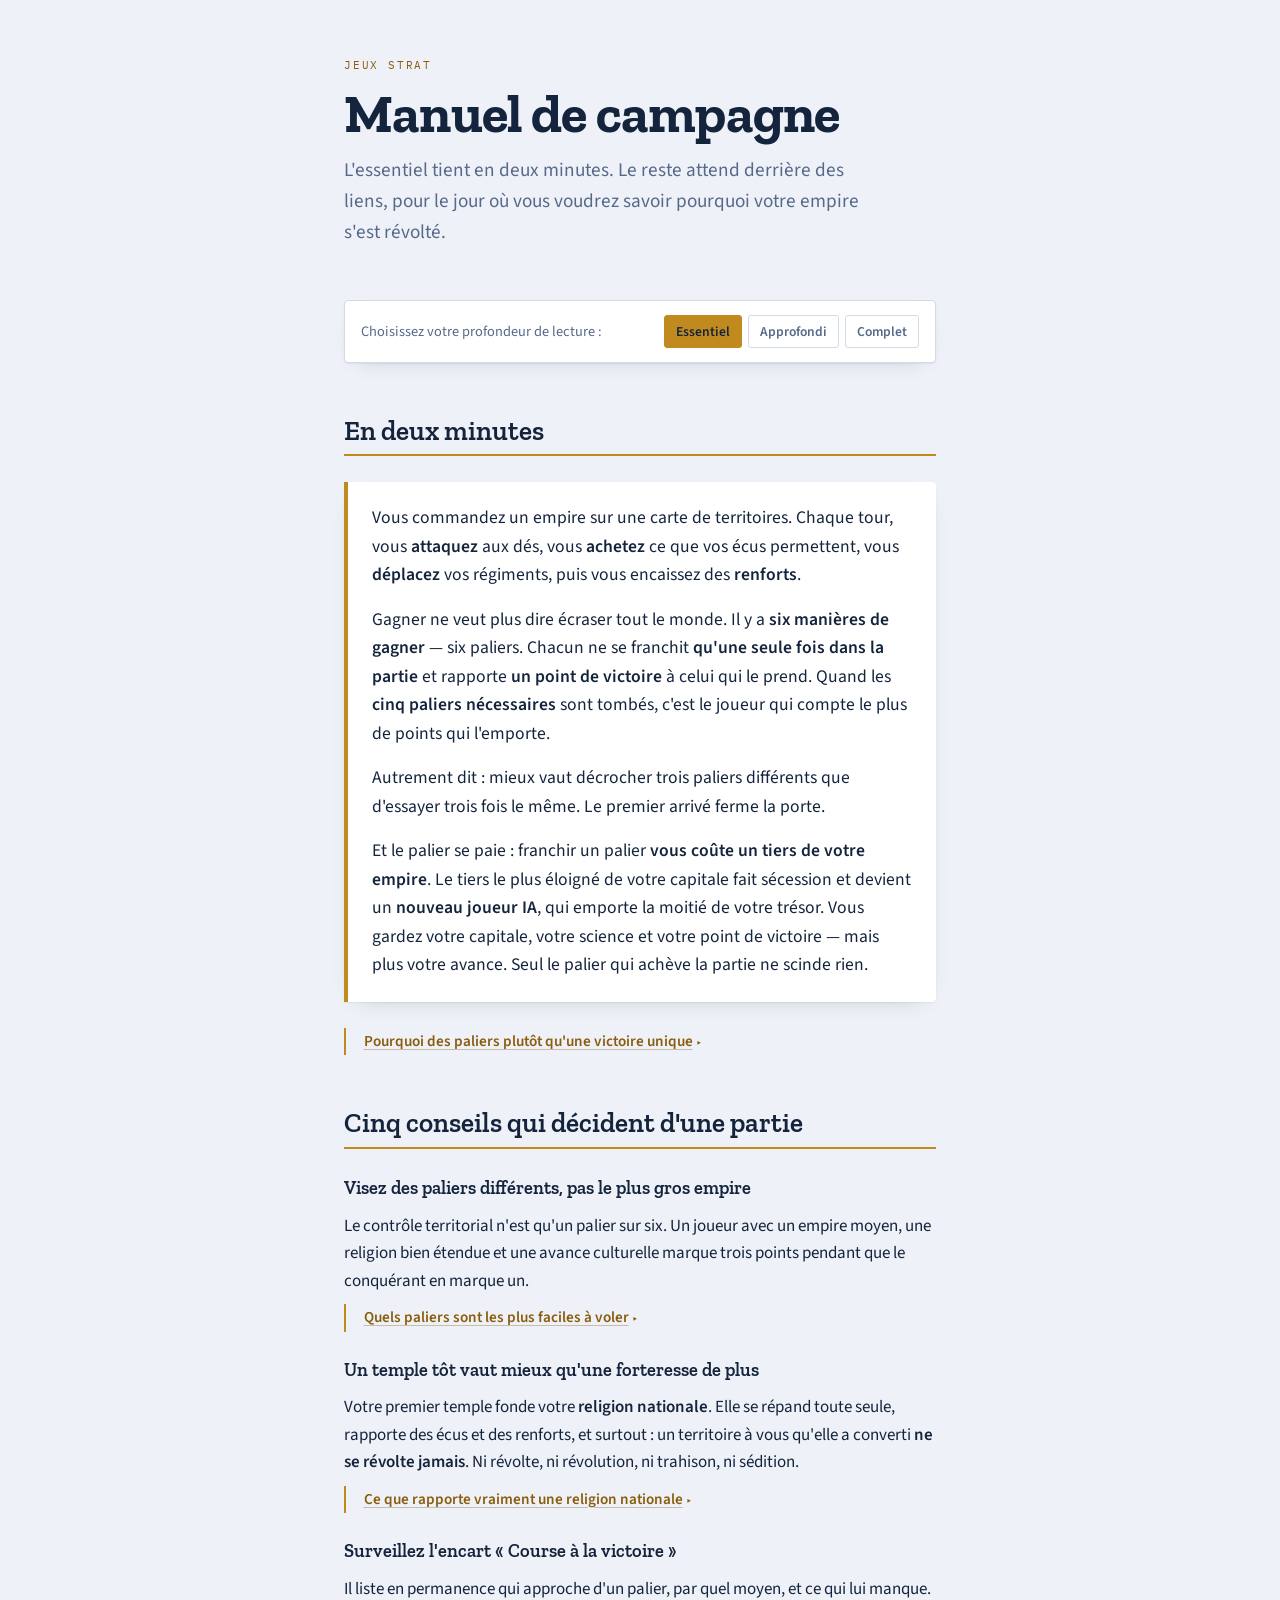
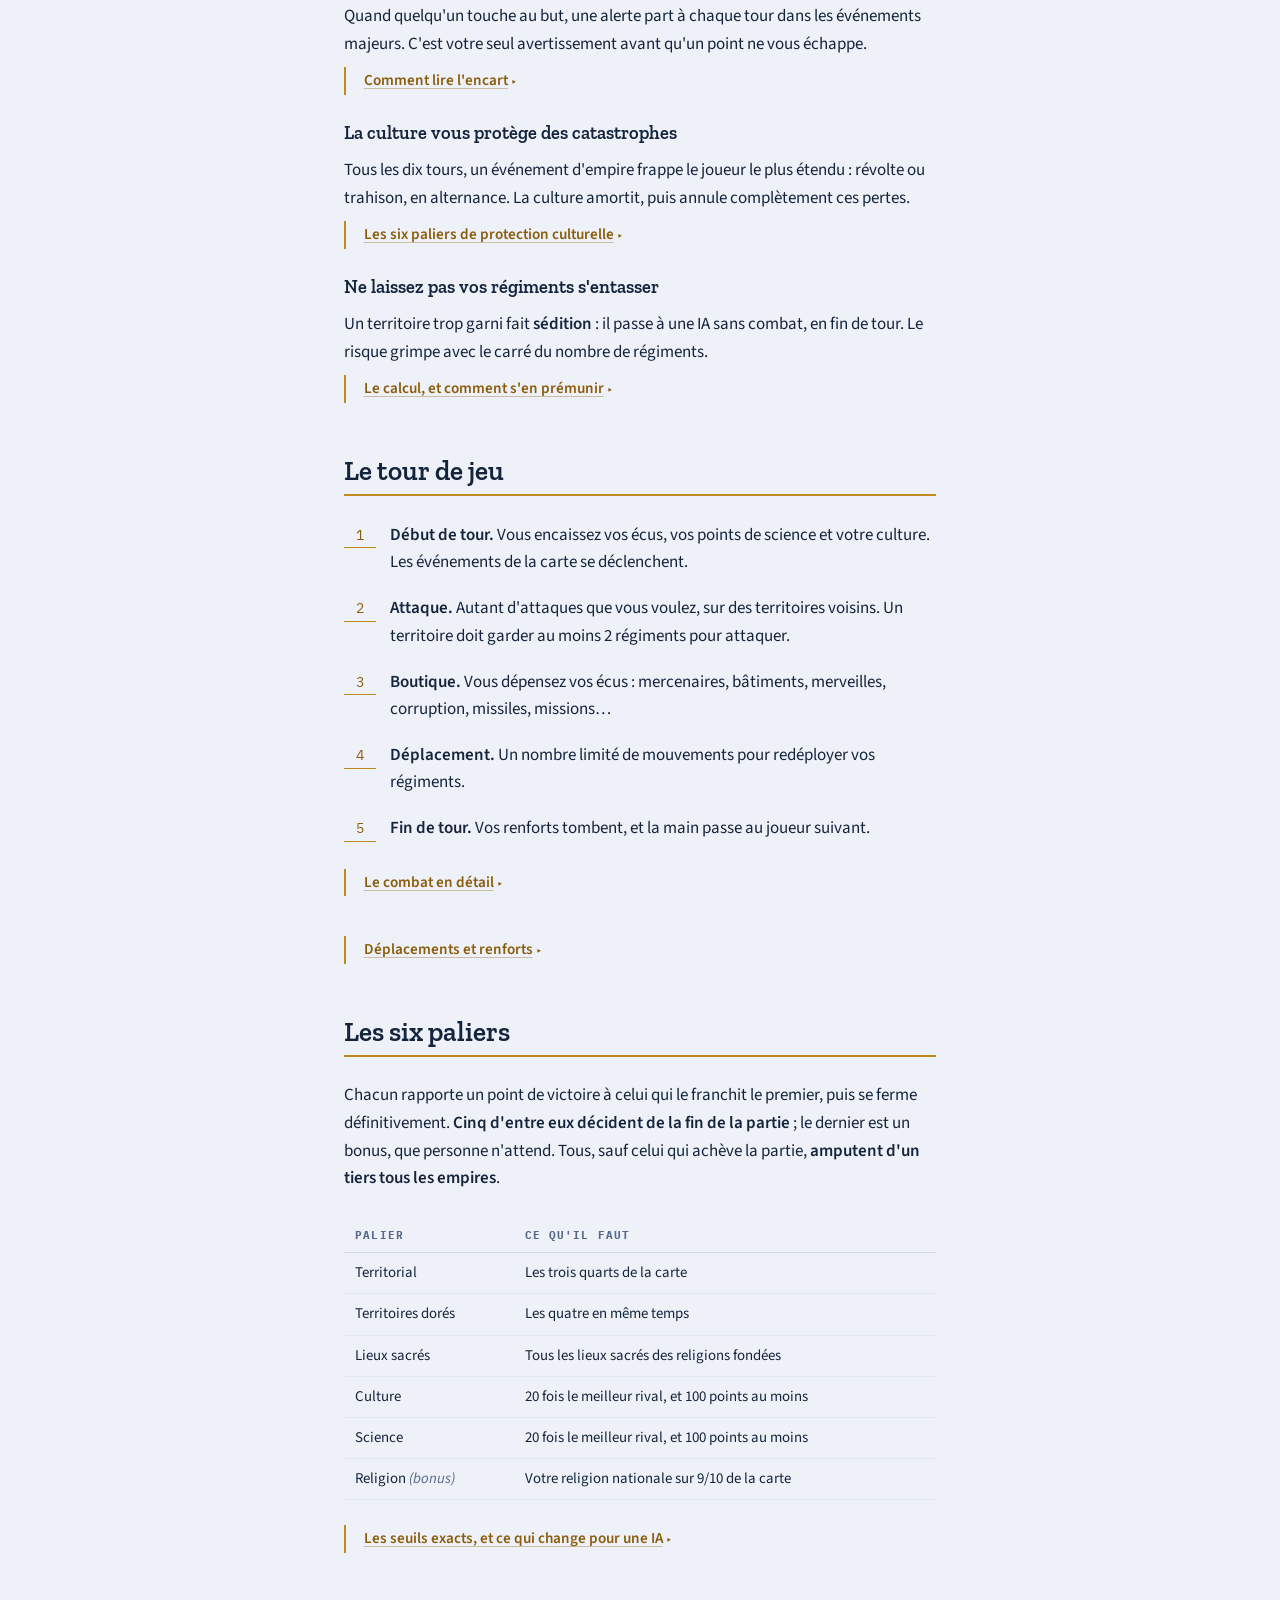
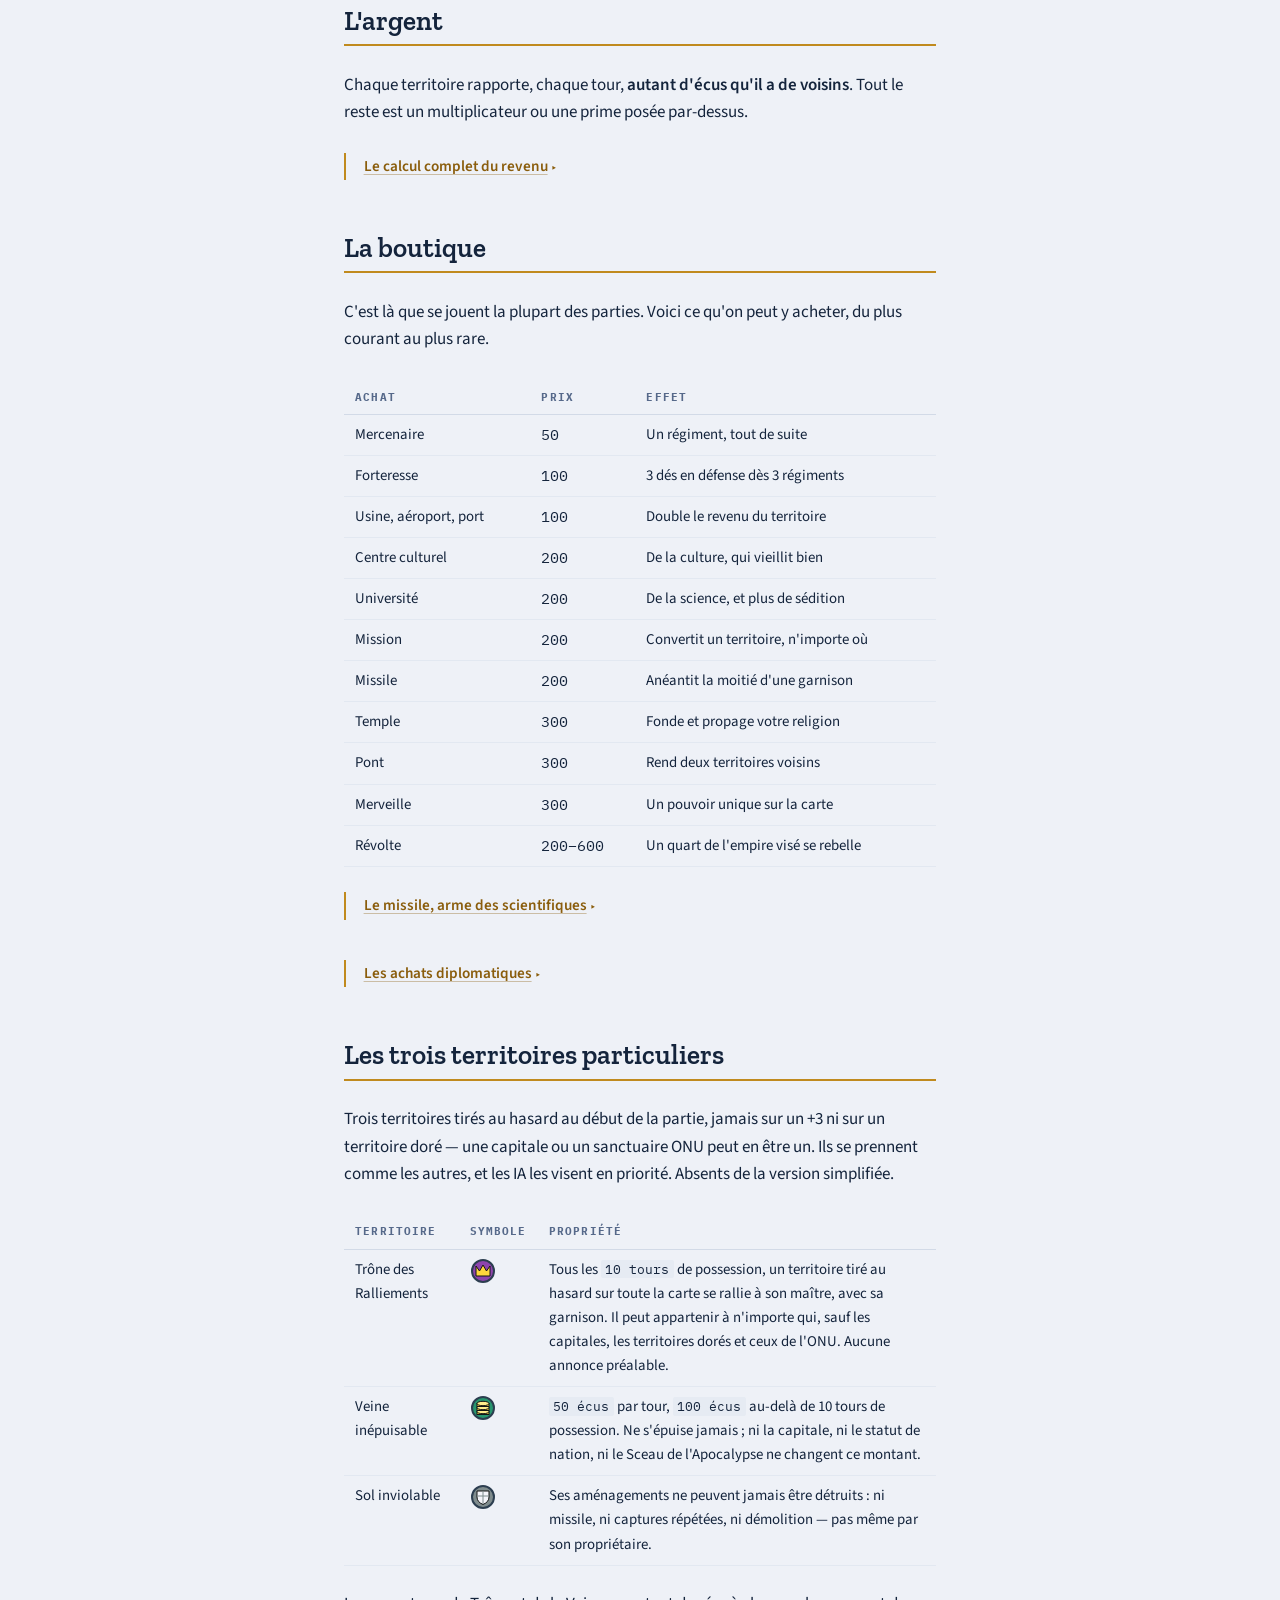
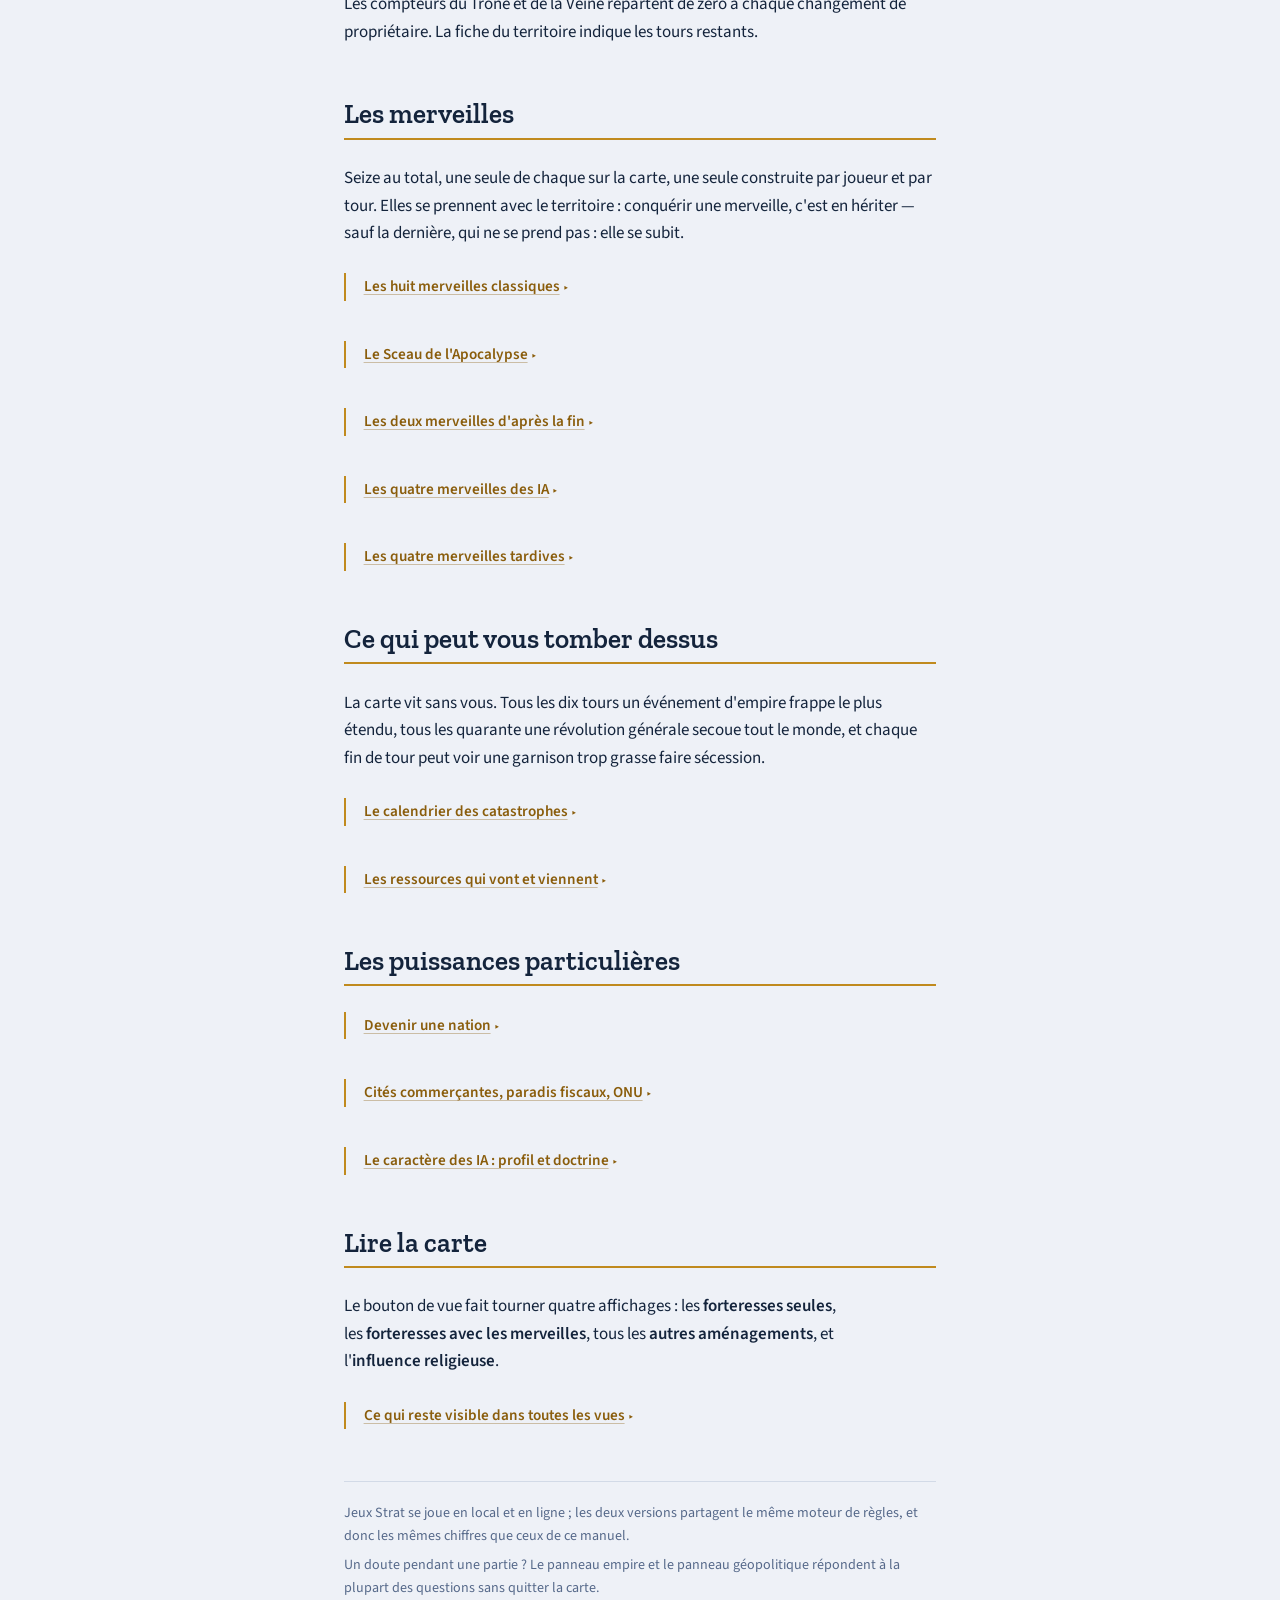
==== commit 9781ea01: "Paliers : perte d'un tiers, annonce animee, fin de la conquete totale - Un palier franchi n'ampute p" ====
--- a/client/manuel.html
+++ b/client/manuel.html
@@ -416,7 +416,7 @@
       </p>
       <p>
         Gagner ne veut plus dire écraser tout le monde. Il y a
-        <strong>sept manières de gagner</strong> — sept paliers. Chacun ne se
+        <strong>six manières de gagner</strong> — six paliers. Chacun ne se
         franchit <strong>qu'une seule fois dans la partie</strong> et rapporte
         <strong>un point de victoire</strong> à celui qui le prend. Quand les
         <strong>cinq paliers nécessaires</strong> sont tombés, c'est le joueur
@@ -428,8 +428,8 @@
       </p>
       <p>
         Et le palier se paie : franchir un palier
-        <strong>coupe votre empire en deux</strong>. La moitié la plus
-        éloignée de votre capitale fait sécession et devient un
+        <strong>vous coûte un tiers de votre empire</strong>. Le tiers le plus
+        éloigné de votre capitale fait sécession et devient un
         <strong>nouveau joueur IA</strong>, qui emporte la moitié de votre
         trésor. Vous gardez votre capitale, votre science et votre point de
         victoire — mais plus votre avance. Seul le palier qui achève la
@@ -441,7 +441,7 @@
       <summary>Pourquoi des paliers plutôt qu'une victoire unique</summary>
       <div class="corps">
         <p>
-          Avec sept conditions de victoire, la première remplie mettait fin à
+          Avec six conditions de victoire, la première remplie mettait fin à
           la partie avant que les autres n'aient servi. Les paliers laissent
           la partie continuer : un joueur qui rafle les quatre territoires
           dorés au tour 20 empoche son point, mais devra en trouver d'autres
@@ -464,17 +464,17 @@
               partie.
             </p>
             <p>
-              Désormais, un palier franchi <strong>scinde en deux tous les
+              Désormais, un palier franchi <strong>ampute d'un tiers tous les
               empires de la carte</strong> — celui de son auteur comme ceux
-              de tous les autres. Pour chacun, la moitié des territoires la
-              plus éloignée de sa capitale fait sécession et passe à un
+              de tous les autres. Pour chacun, le tiers des territoires le
+              plus éloigné de sa capitale fait sécession et passe à un
               <strong>nouveau joueur IA</strong> : autant de joueurs qui
               rejoignent la partie séance tenante, chacun avec sa couleur et
               ses propres ambitions.
             </p>
             <p>
               Personne n'y échappe : humains, IA, nations, Cités commerçantes
-              et l'ONU se coupent en deux de la même façon. Un palier ne
+              et l'ONU perdent leur tiers de la même façon. Un palier ne
               freine plus seulement celui qui le décroche, il rebat toute la
               carte.
             </p>
@@ -482,10 +482,10 @@
               Vous gardez votre <strong>point de victoire</strong> : il est
               acquis, rien ne le reprend. Vous gardez votre
               <strong>capitale</strong>, qui est à distance nulle d'elle-même
-              et ne part donc jamais. Mais vous perdez la moitié de la carte
-              que vous teniez — et vos rivaux aussi la leur : la partie
-              repart avec deux fois plus de joueurs, tous deux fois plus
-              petits.
+              et ne part donc jamais. Mais vous perdez un tiers de la carte
+              que vous teniez — et vos rivaux aussi le leur : la partie
+              repart avec deux fois plus de joueurs, chaque ancien empire
+              amputé d'un tiers.
             </p>
 
             <details>
@@ -531,9 +531,9 @@
                 </p>
                 <p>
                   Partout ailleurs, la règle vaut pour tout le monde : les IA
-                  se scindent exactement comme les joueurs humains, et les
-                  deux paliers bonus — religion, conquête totale — scindent
-                  aussi bien que les cinq autres. Les joueurs nés d'une
+                  se scindent exactement comme les joueurs humains, et le
+                  palier bonus — la religion — scinde aussi bien que les
+                  autres. Les joueurs nés d'une
                   scission ne se recoupent pas dans la foulée : ils
                   attendront le palier suivant.
                 </p>
@@ -566,26 +566,23 @@
             </p>
 
             <details>
-              <summary>Les deux paliers bonus, et pourquoi ils n'attendent personne</summary>
+              <summary>Le palier bonus, et pourquoi il n'attend personne</summary>
               <div class="corps">
                 <p>
-                  La <strong>religion</strong> et la <strong>conquête
-                  totale</strong> rapportent leur point comme les autres, mais
-                  la partie ne les attend pas. On peut fort bien ne jamais les
-                  voir tomber.
+                  La <strong>religion</strong> rapporte son point comme les
+                  autres, mais la partie ne l'attend pas. On peut fort bien ne
+                  jamais la voir tomber.
                 </p>
                 <p>
-                  La religion, parce qu'une religion conquérante — Elyrion ou
-                  Solmyre — finit par recouvrir les religions nationales sur
-                  son passage : passé un certain point, plus aucune ne peut
-                  espérer les neuf dixièmes de la carte. La conquête totale,
-                  parce qu'elle exige la carte entière, sanctuaires ONU
-                  compris, ce qui n'arrive presque jamais.
+                  Une religion conquérante — Elyrion ou Solmyre — finit par
+                  recouvrir les religions nationales sur son passage : passé
+                  un certain point, plus aucune ne peut espérer les neuf
+                  dixièmes de la carte.
                 </p>
                 <p>
-                  Les exiger, c'était condamner la partie à ne jamais
-                  s'achever. Elles restent donc de belles prises — un point
-                  chacune — sans peser sur la fin.
+                  L'exiger, c'était condamner la partie à ne jamais
+                  s'achever. Elle reste donc une belle prise — un point —
+                  sans peser sur la fin.
                 </p>
               </div>
             </details>
@@ -604,7 +601,7 @@
       <div class="conseil">
         <h3>Visez des paliers différents, pas le plus gros empire</h3>
         <p>
-          Le contrôle territorial n'est qu'un palier sur sept. Un joueur avec
+          Le contrôle territorial n'est qu'un palier sur six. Un joueur avec
           un empire moyen, une religion bien étendue et une avance culturelle
           marque trois points pendant que le conquérant en marque un.
         </p>
@@ -954,14 +951,14 @@
 
   <!-- ================================================================ -->
   <section>
-    <h2>Les sept paliers</h2>
+    <h2>Les six paliers</h2>
 
     <p>
       Chacun rapporte un point de victoire à celui qui le franchit le premier,
       puis se ferme définitivement. <strong>Cinq d'entre eux décident de la fin
-      de la partie</strong> ; les deux derniers sont des bonus, que personne
+      de la partie</strong> ; le dernier est un bonus, que personne
       n'attend. Tous, sauf celui qui achève la partie,
-      <strong>scindent en deux l'empire de leur auteur</strong>.
+      <strong>amputent d'un tiers tous les empires</strong>.
     </p>
 
     <div class="tableau">
@@ -976,7 +973,6 @@
           <tr><td>Culture</td><td>20 fois le meilleur rival, et 100 points au moins</td></tr>
           <tr><td>Science</td><td>20 fois le meilleur rival, et 100 points au moins</td></tr>
           <tr><td>Religion <em>(bonus)</em></td><td>Votre religion nationale sur 9/10 de la carte</td></tr>
-          <tr><td>Conquête totale <em>(bonus)</em></td><td>Tous les territoires, sanctuaires ONU compris</td></tr>
         </tbody>
       </table>
     </div>
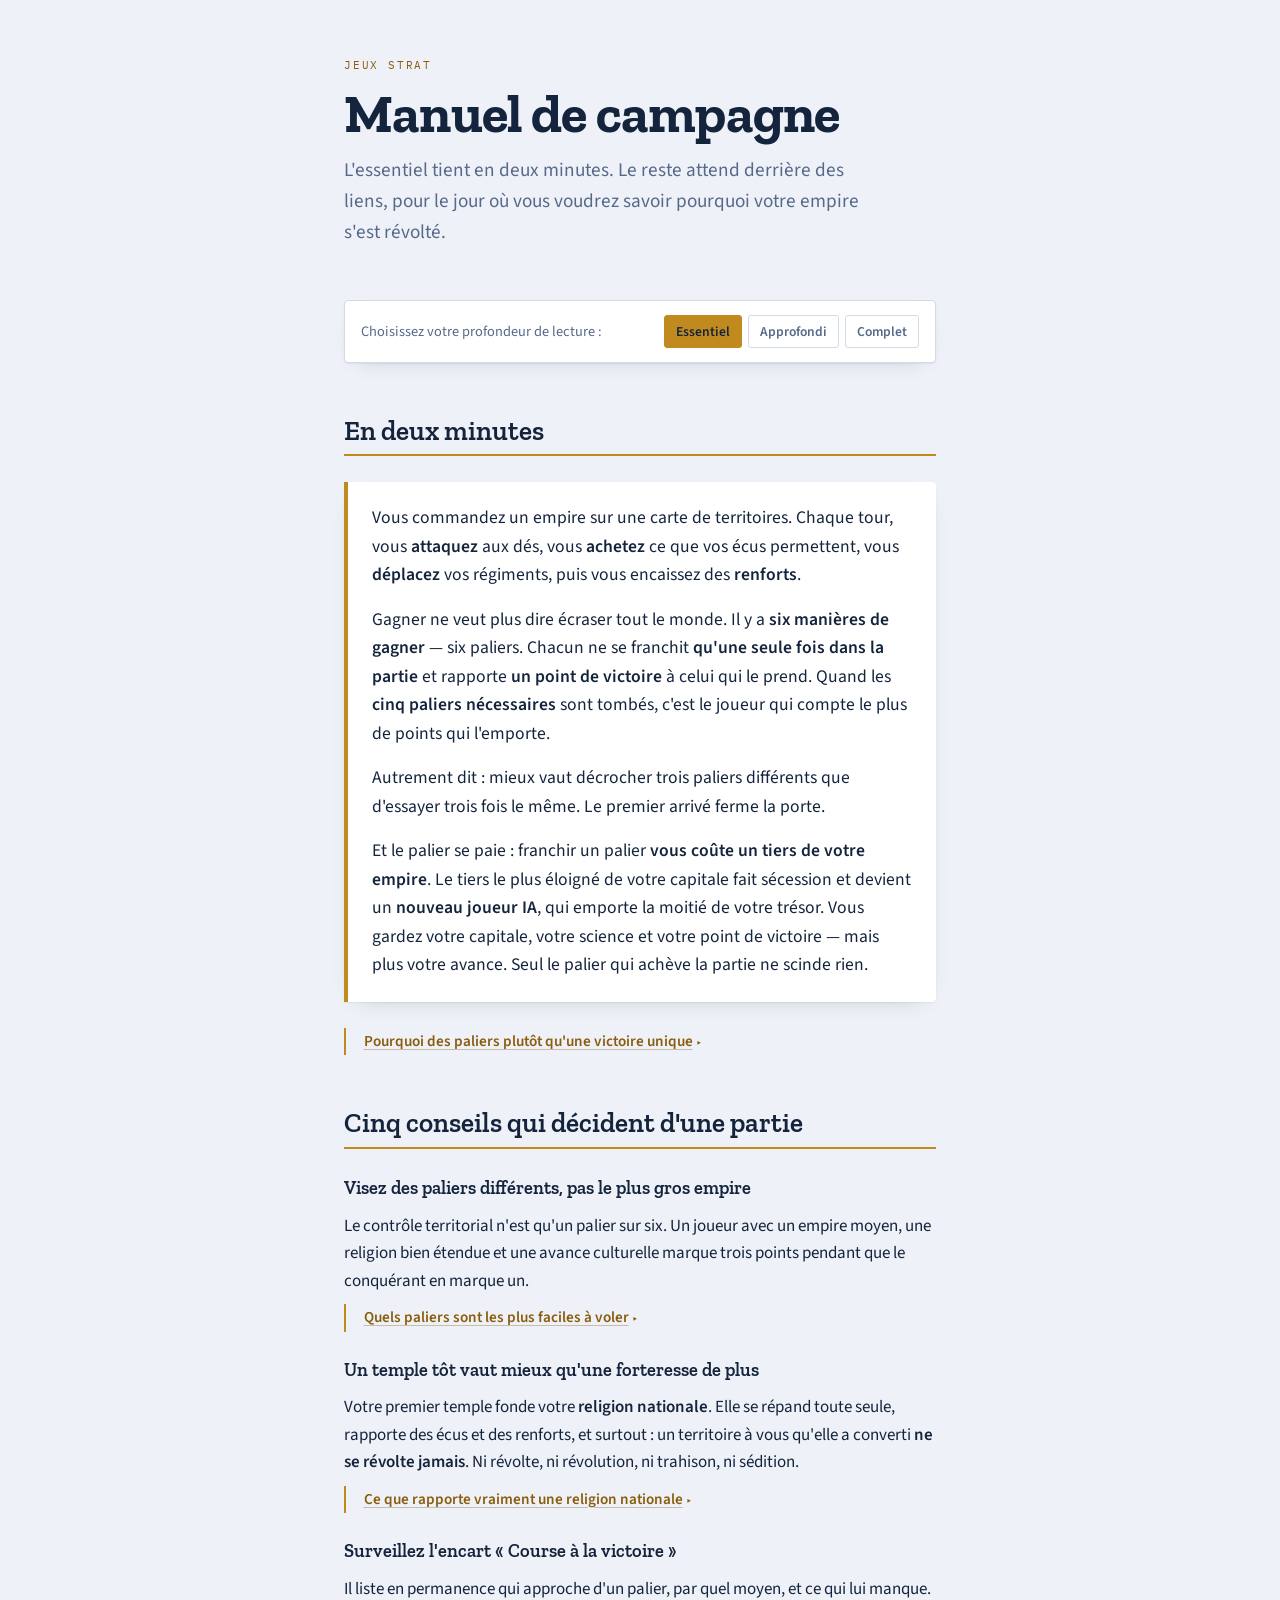
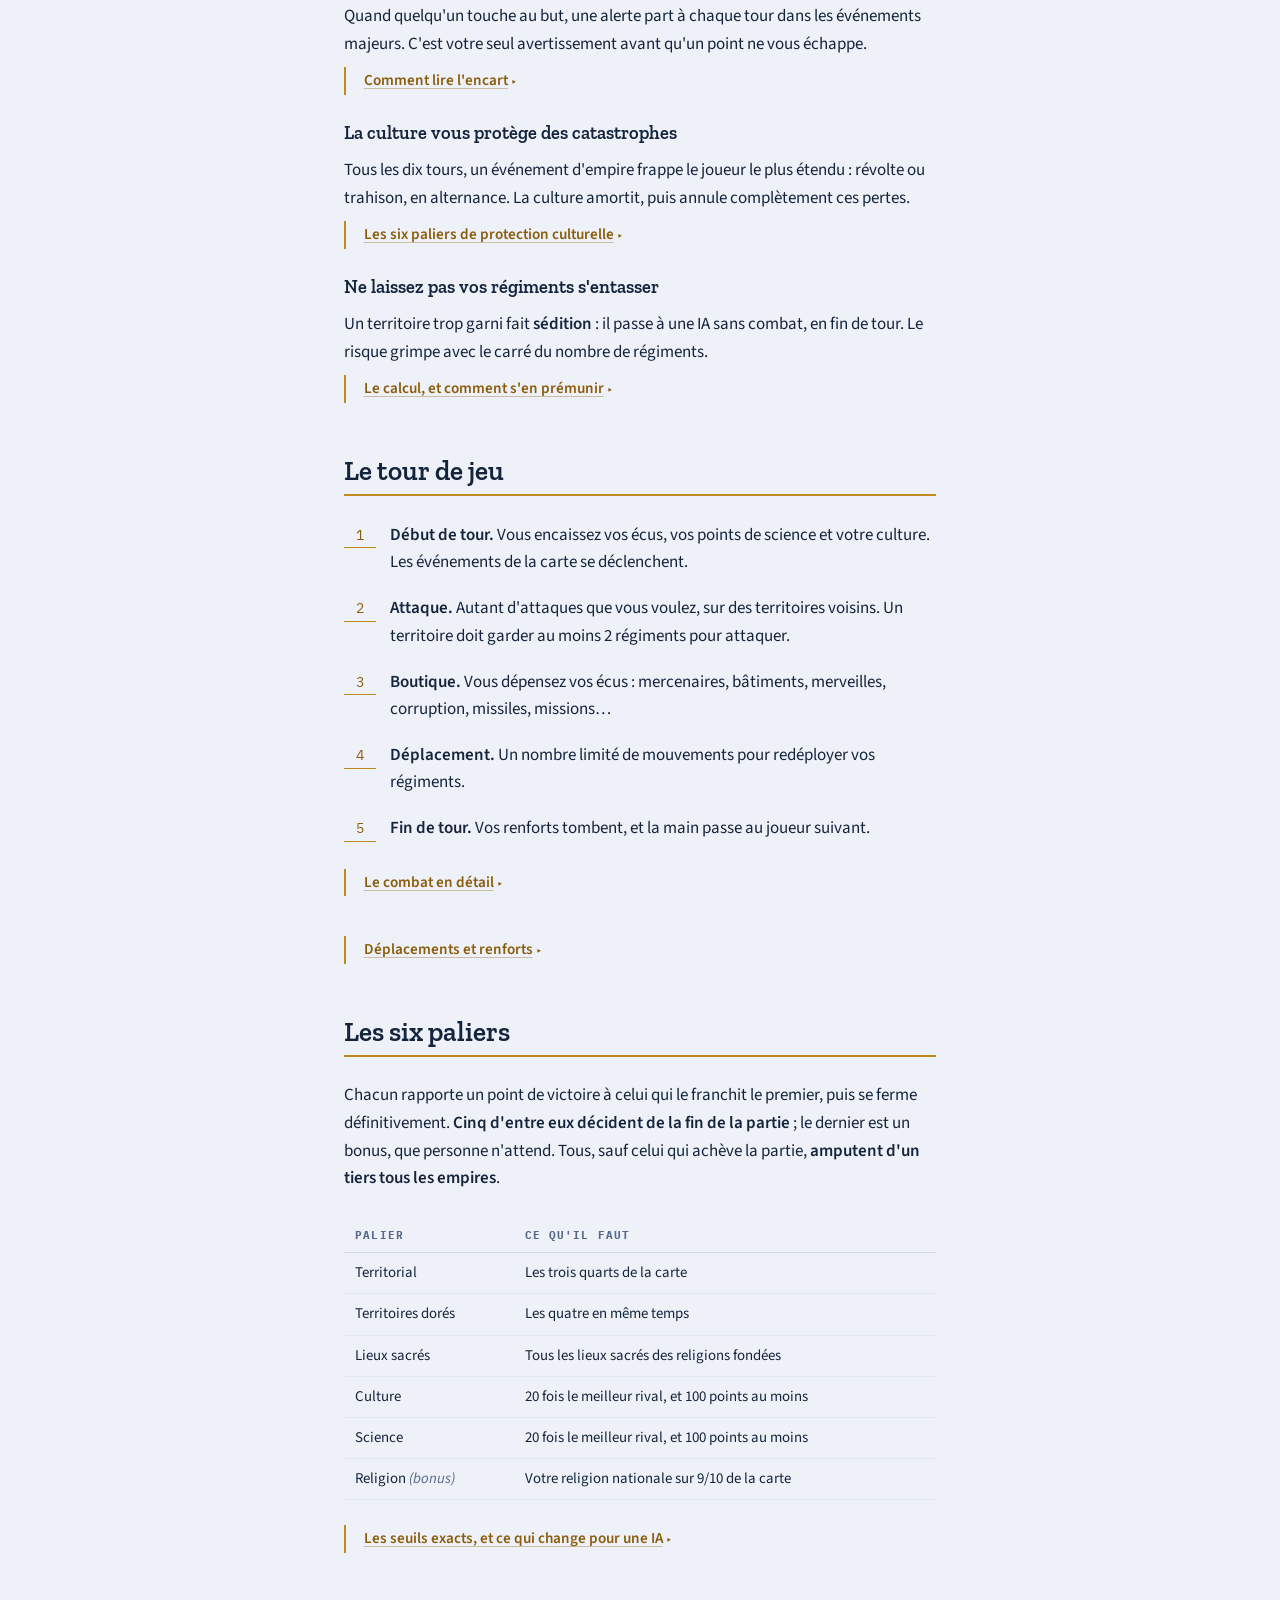
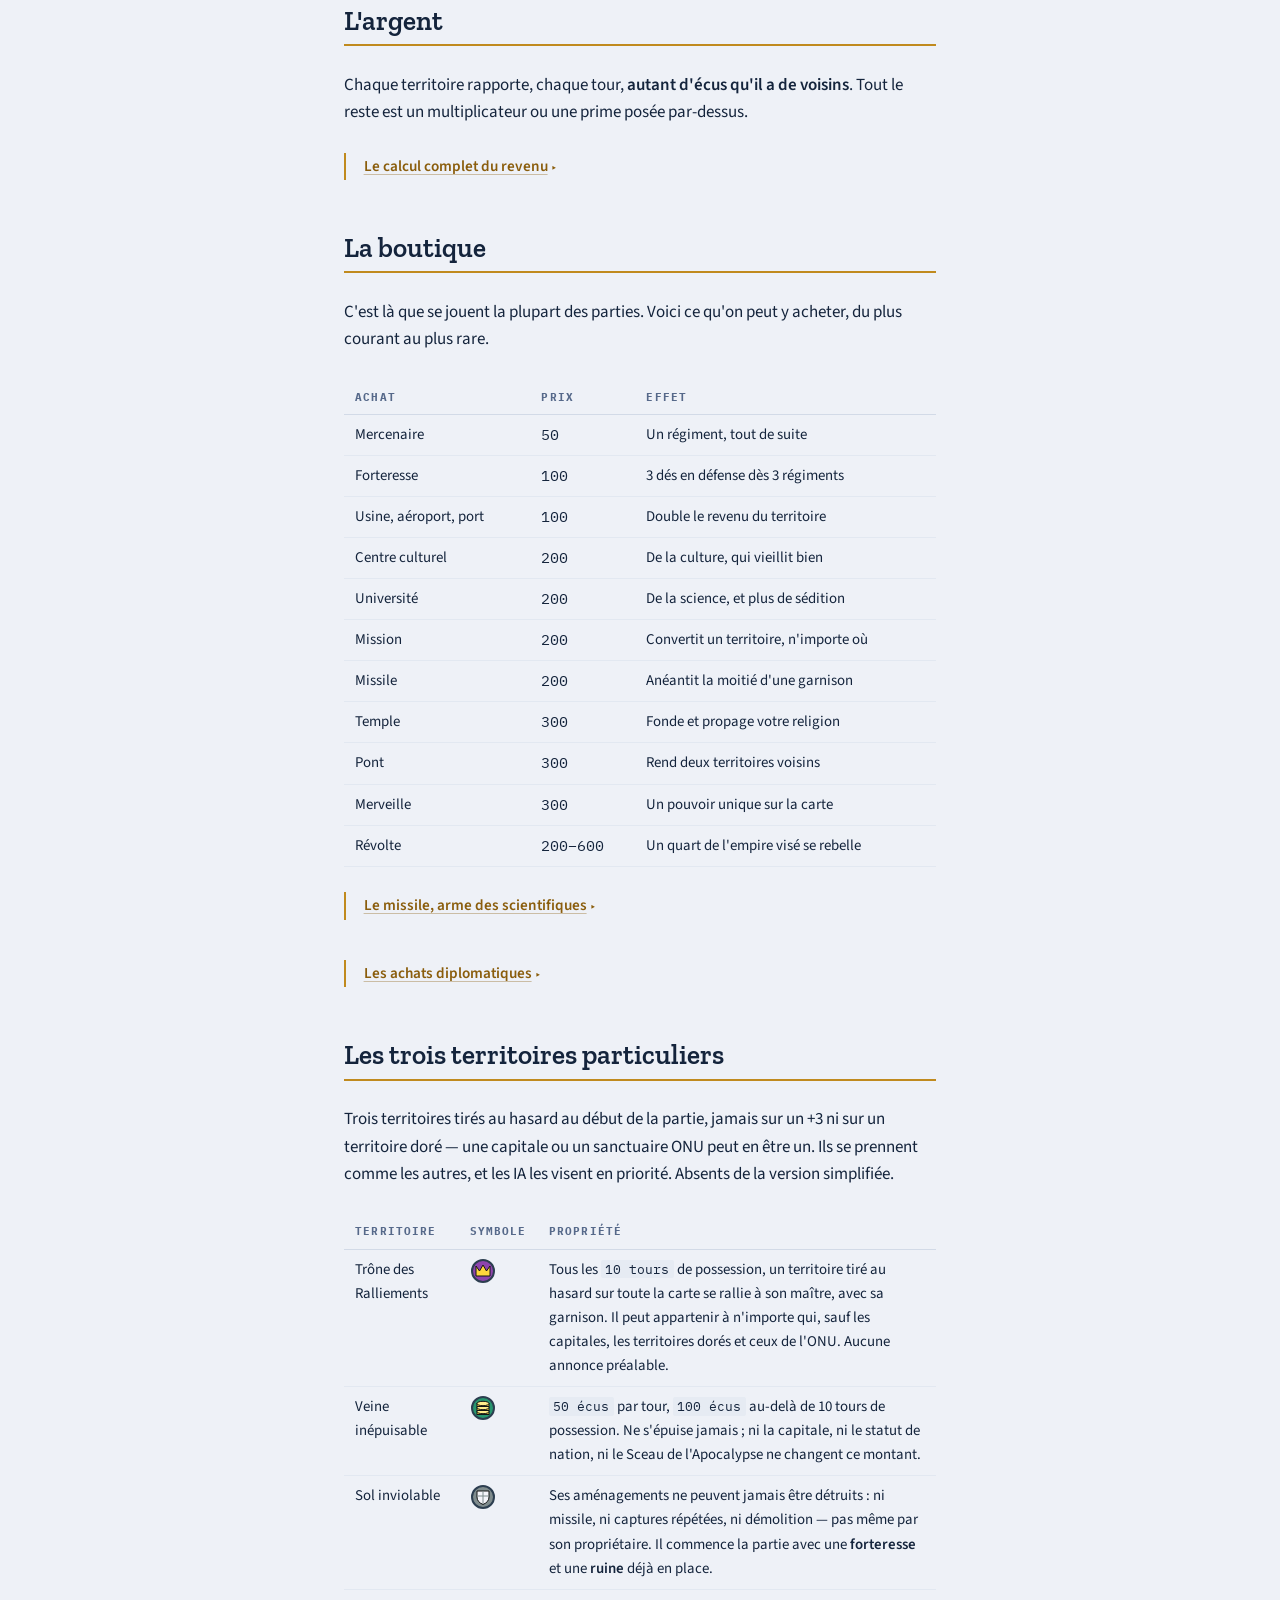
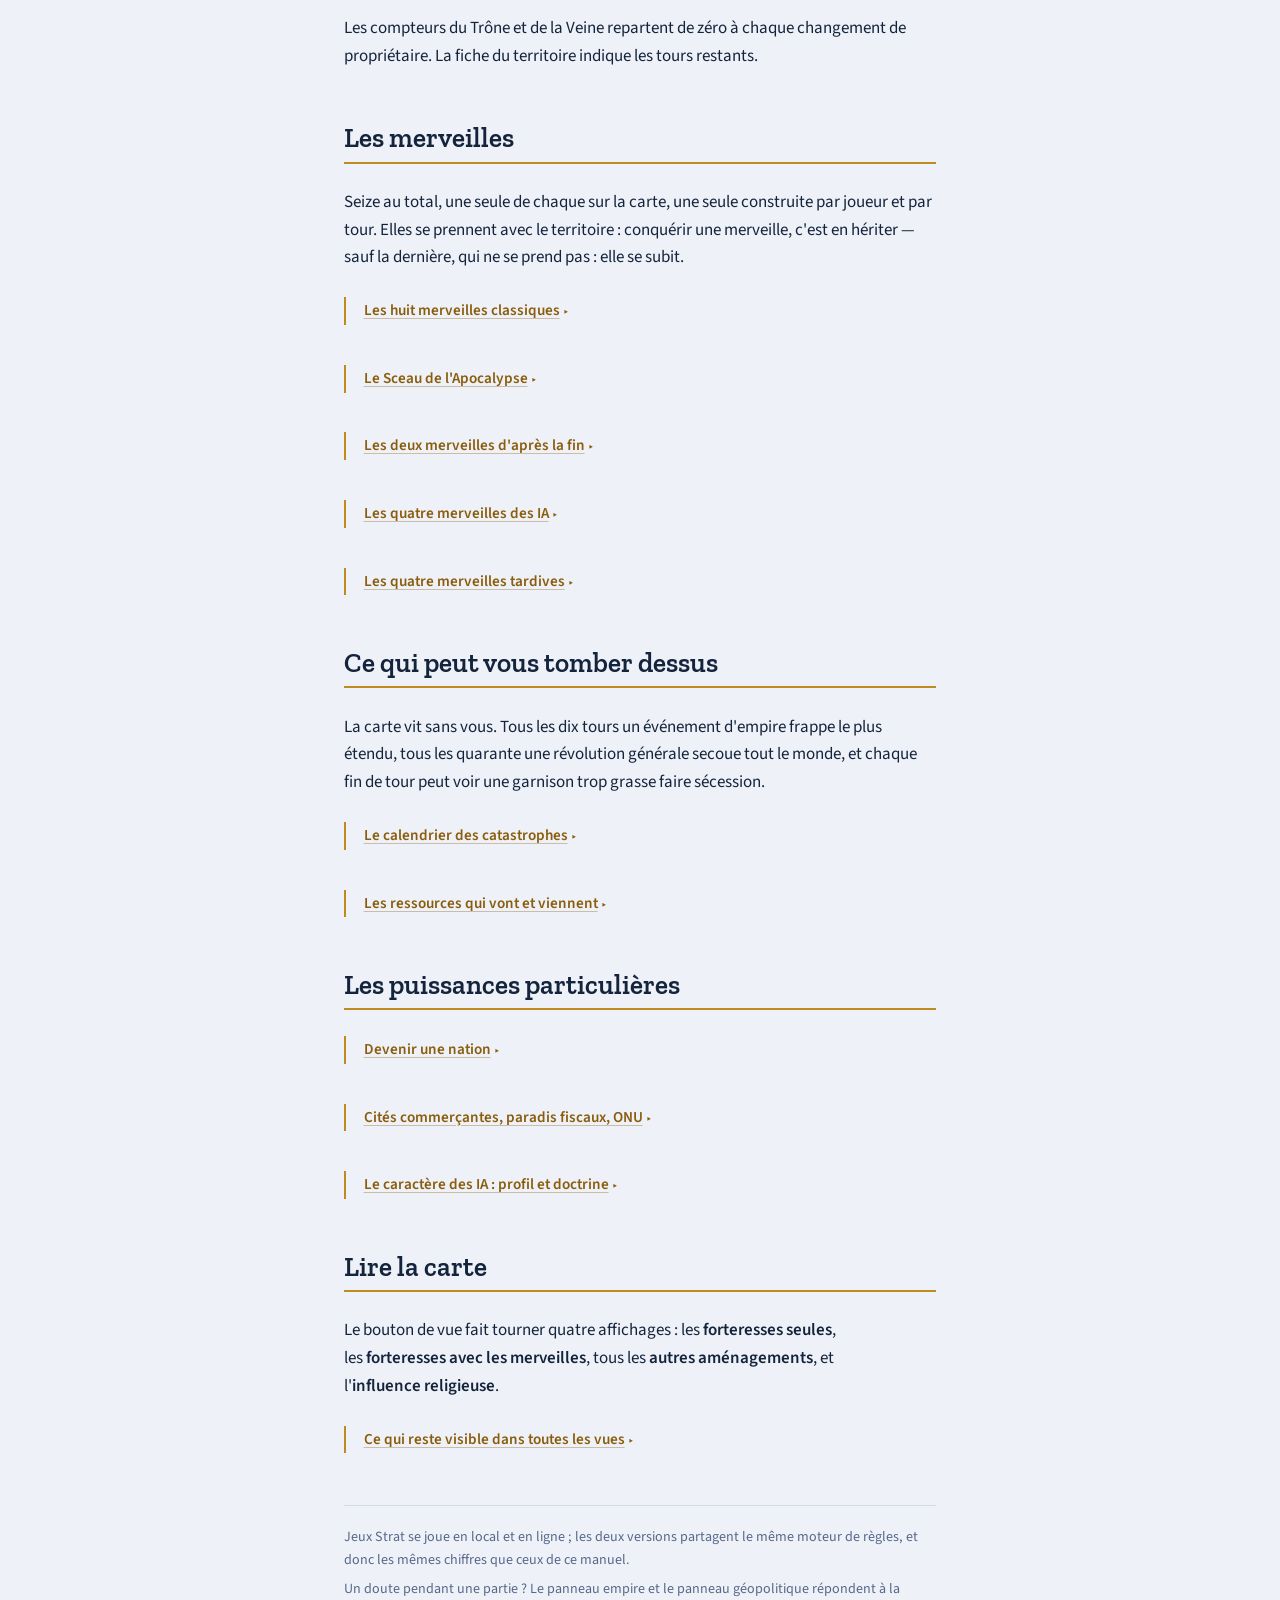
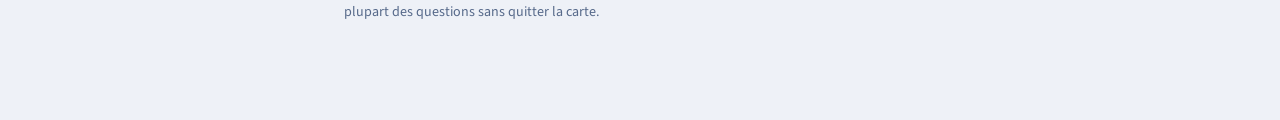
==== commit 120c850c: "Sol inviolable : forteresse et ruine des le debut de partie Co-Authored-By: Claude Opus 5.5 <noreply" ====
--- a/client/manuel.html
+++ b/client/manuel.html
@@ -1248,6 +1248,8 @@
             <td>
               Ses aménagements ne peuvent jamais être détruits : ni missile, ni
               captures répétées, ni démolition — pas même par son propriétaire.
+              Il commence la partie avec une <strong>forteresse</strong> et une
+              <strong>ruine</strong> déjà en place.
             </td>
           </tr>
         </tbody>
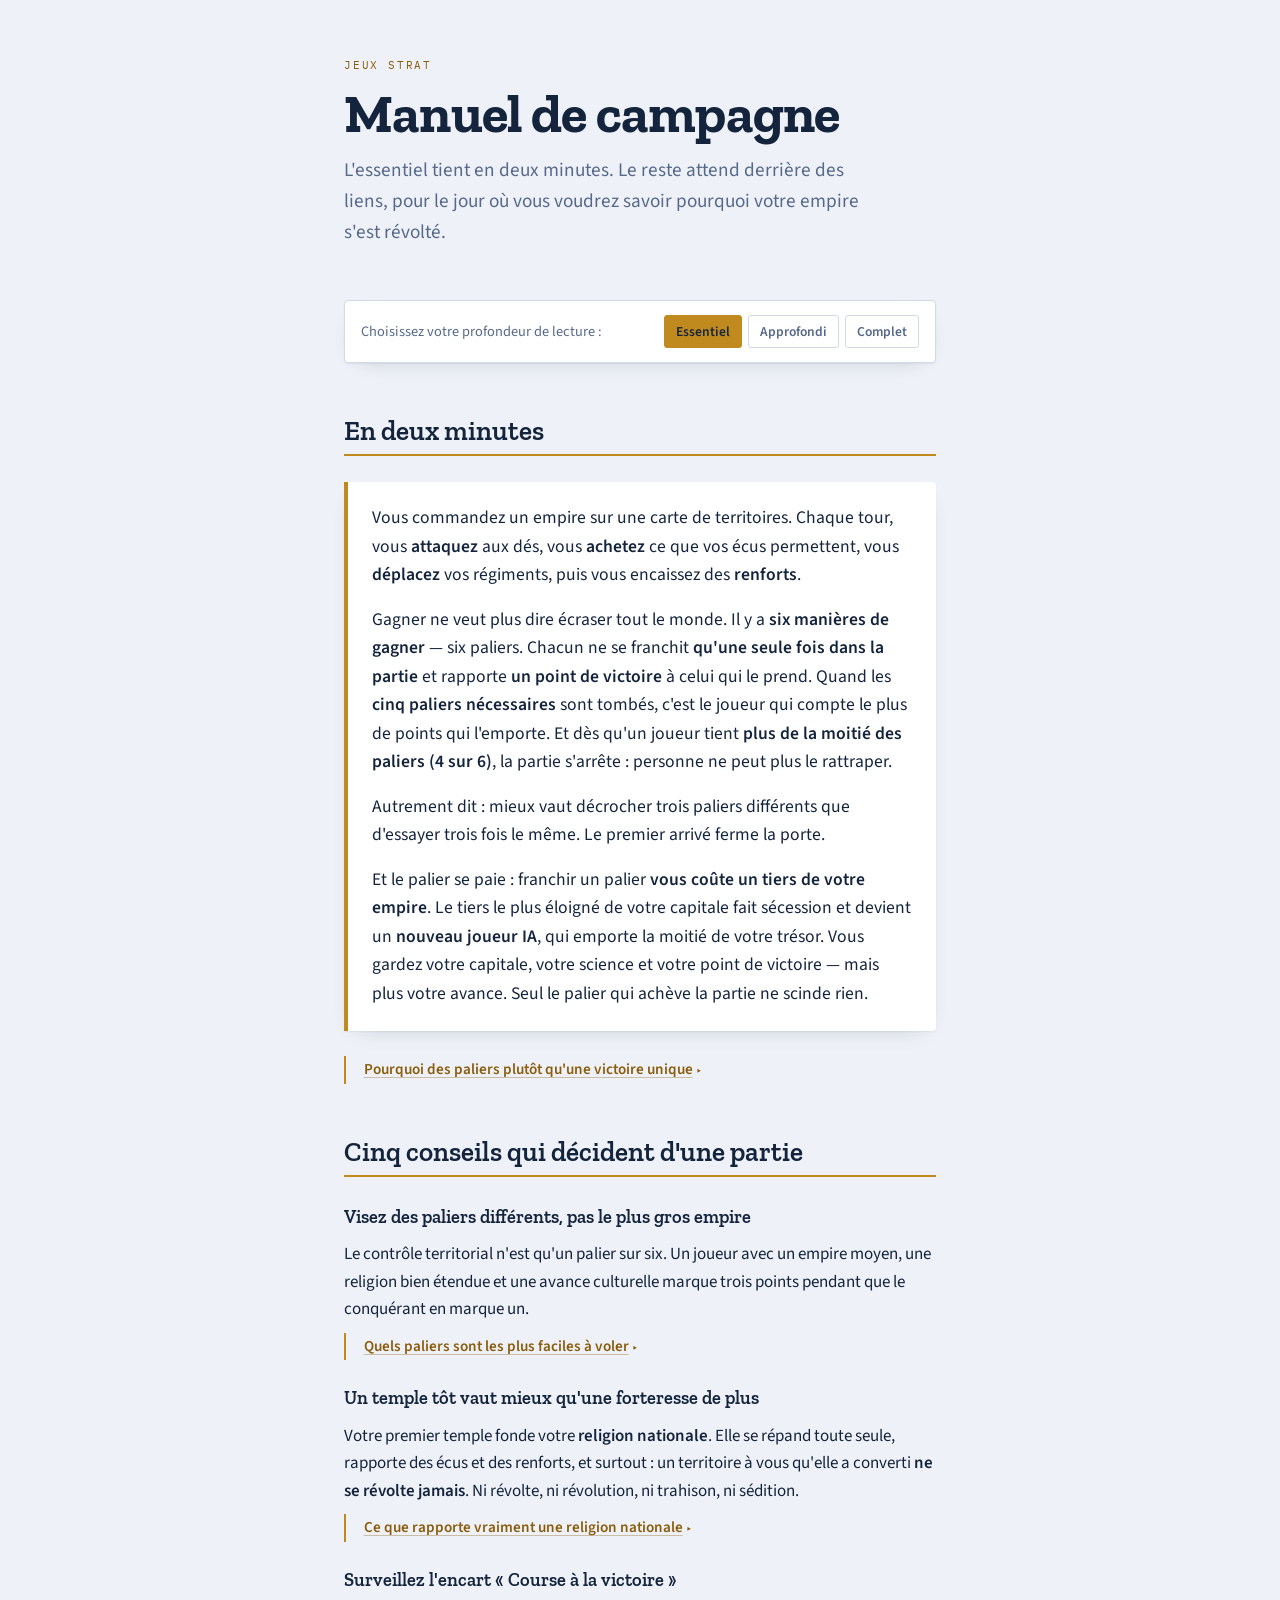
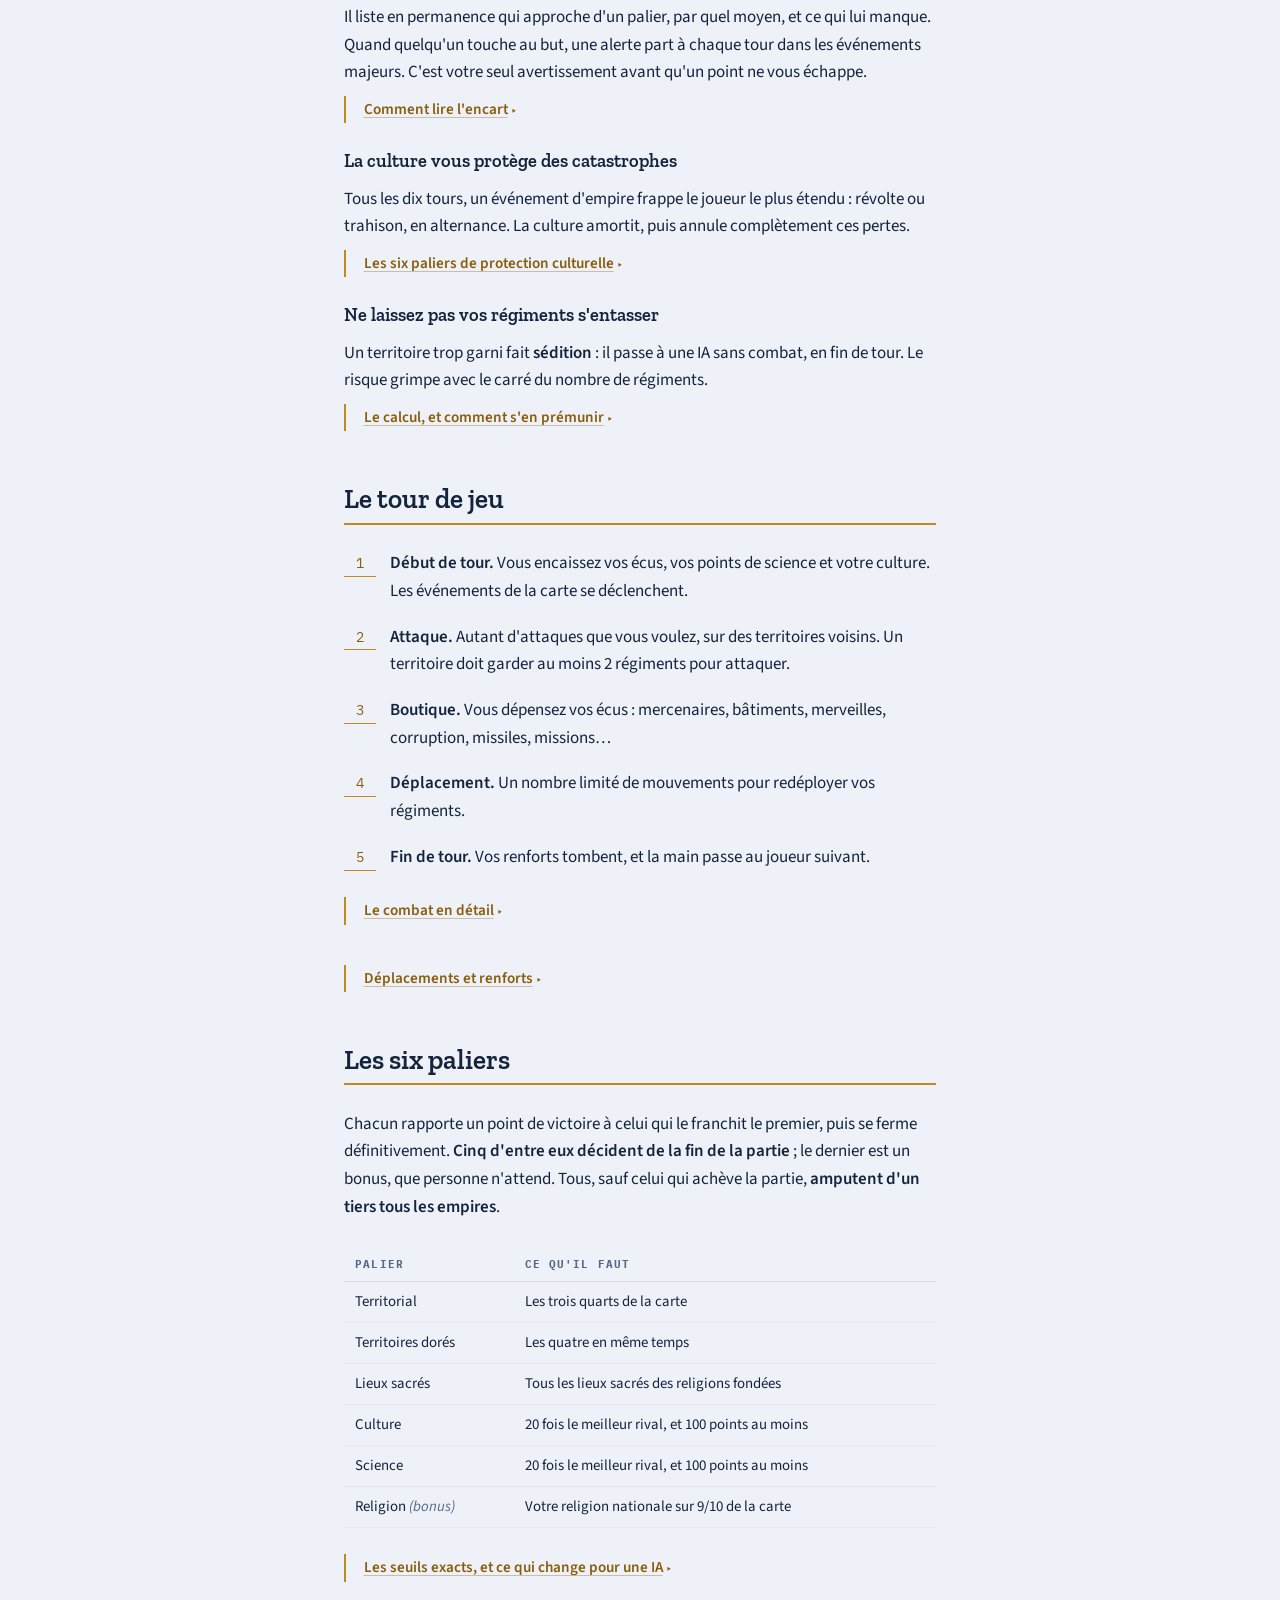
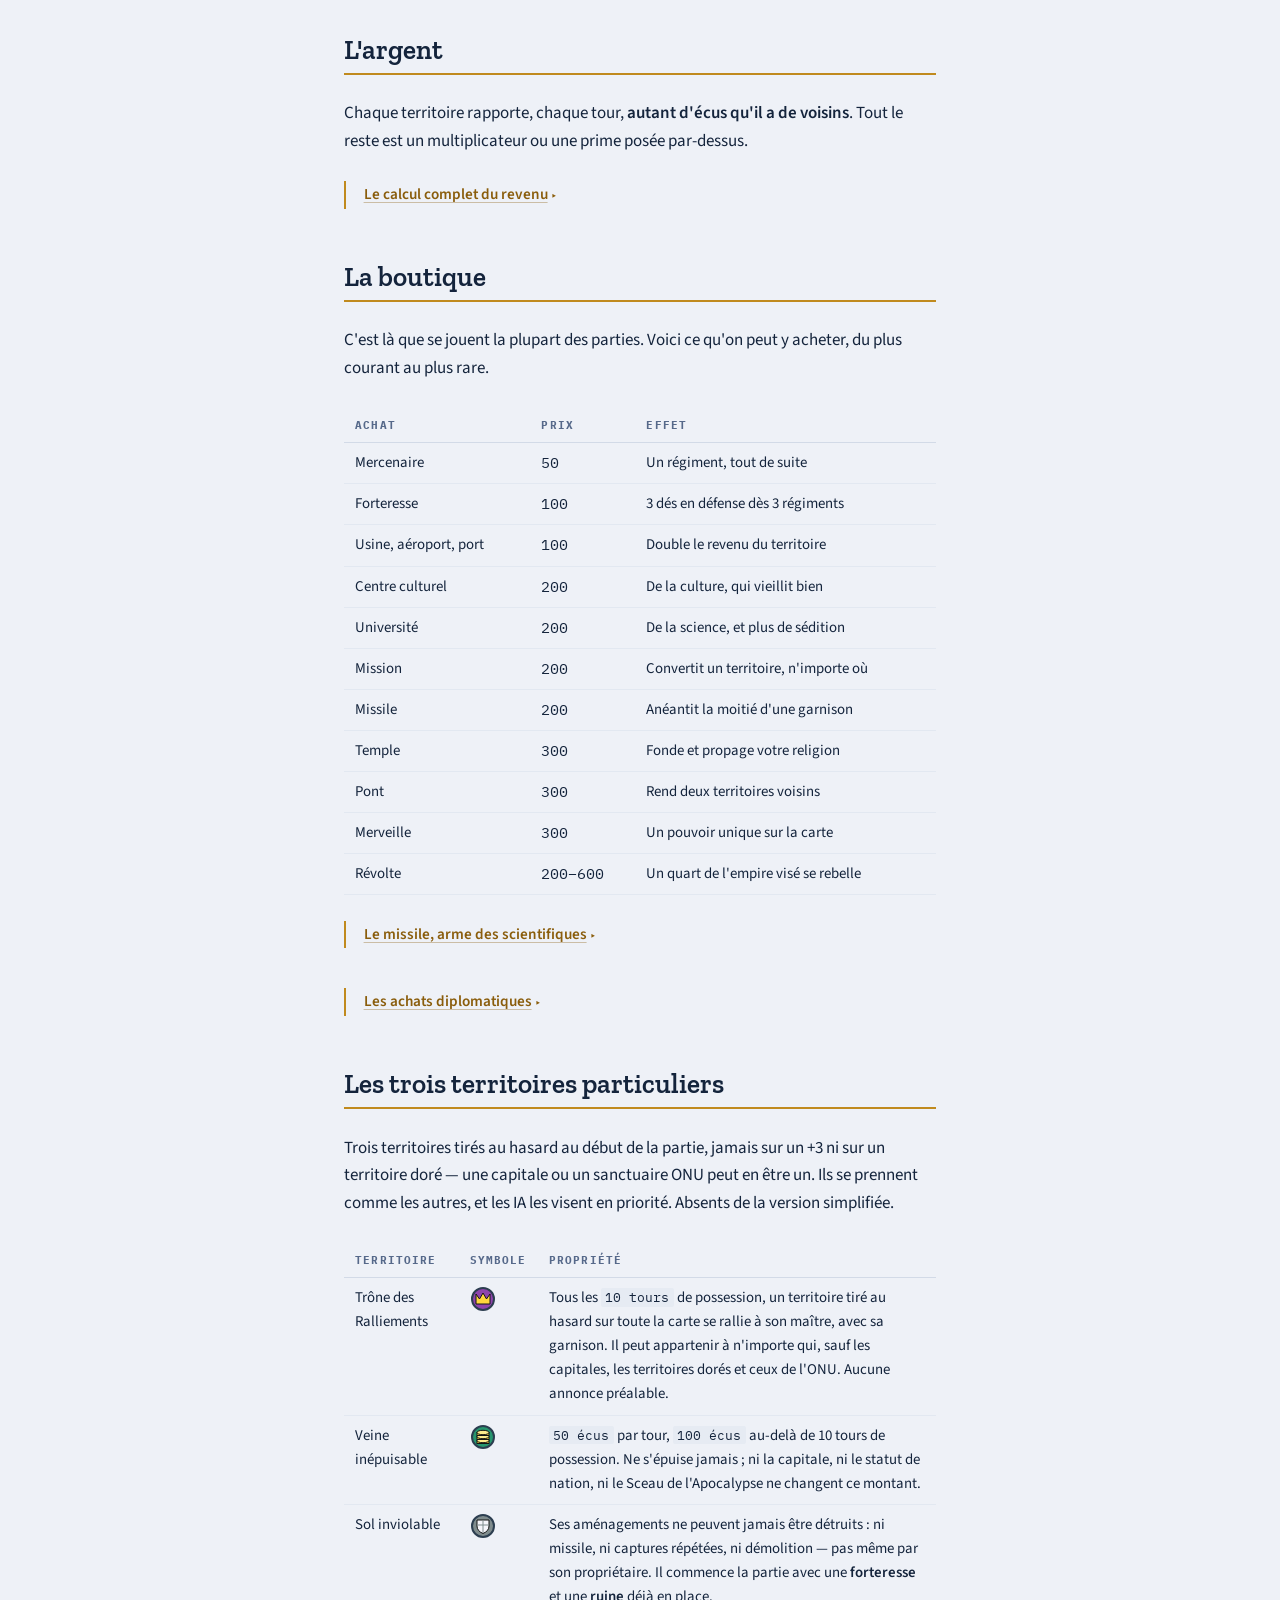
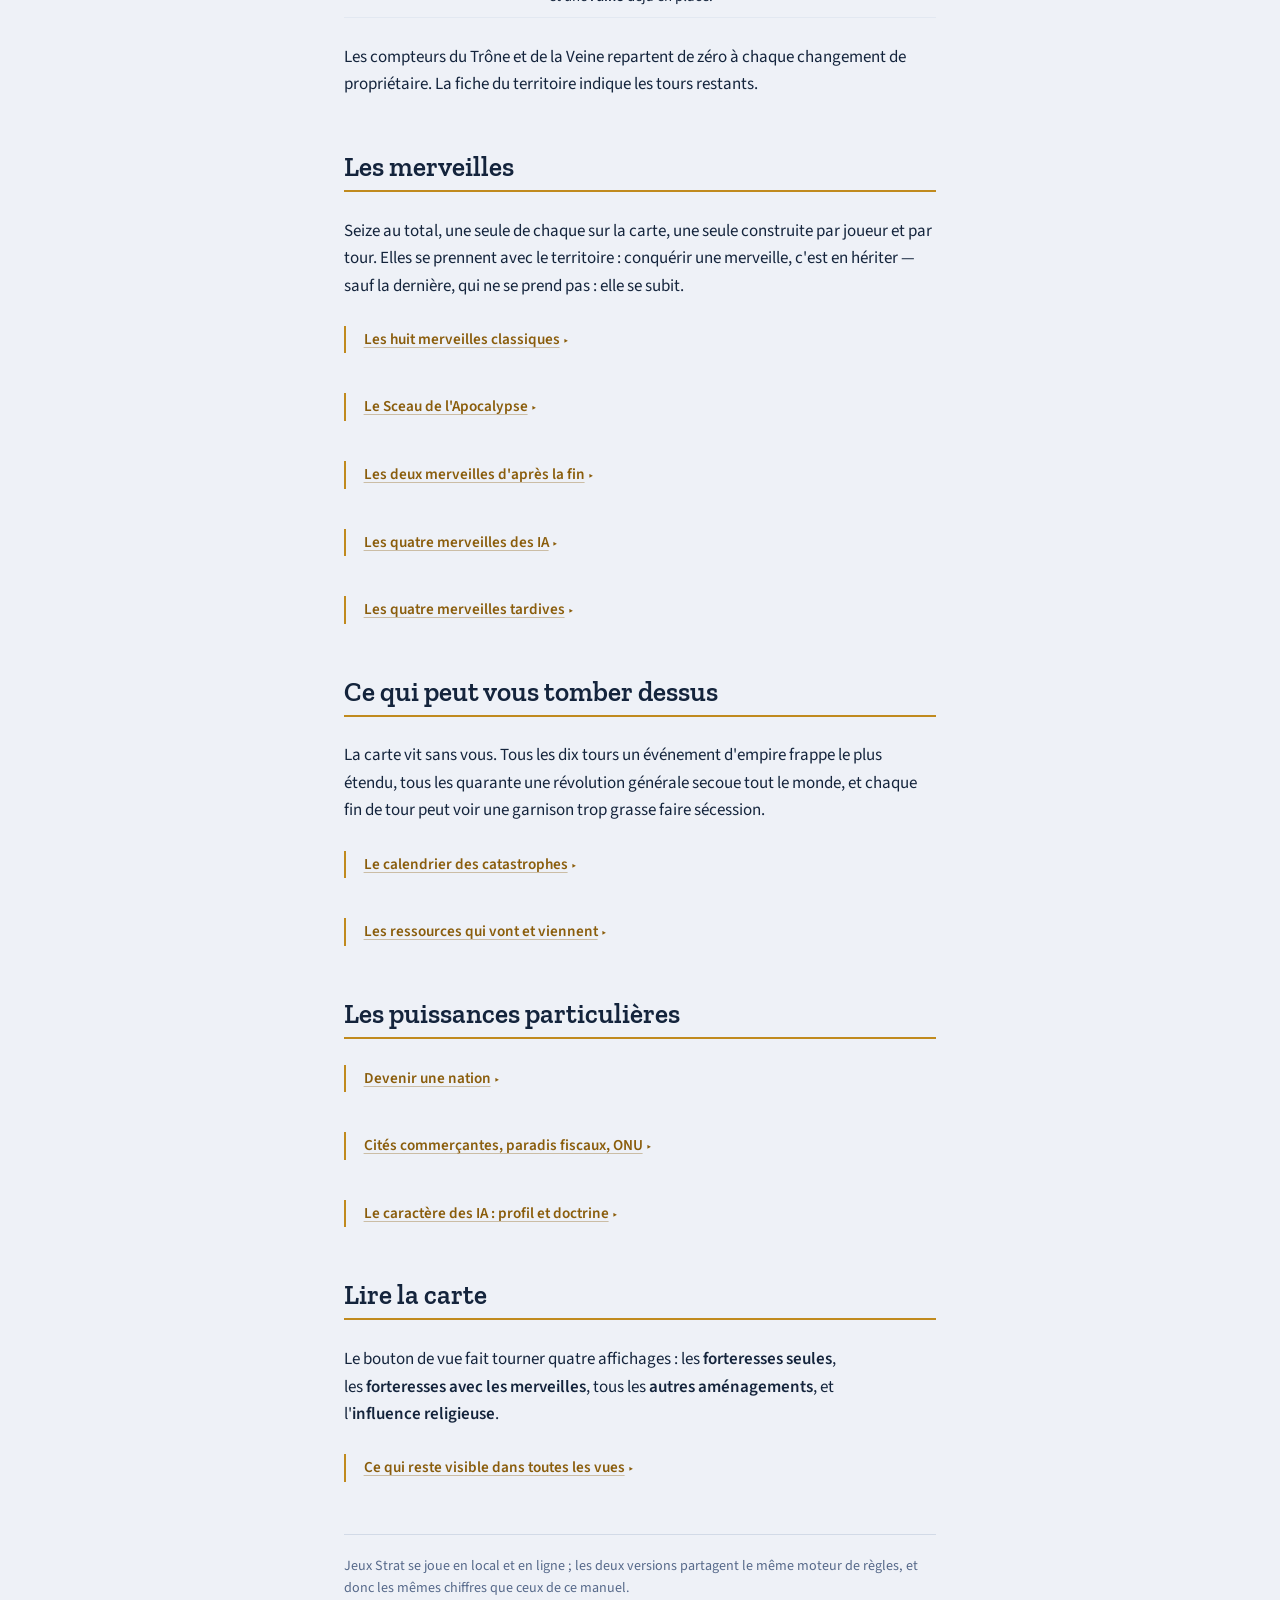
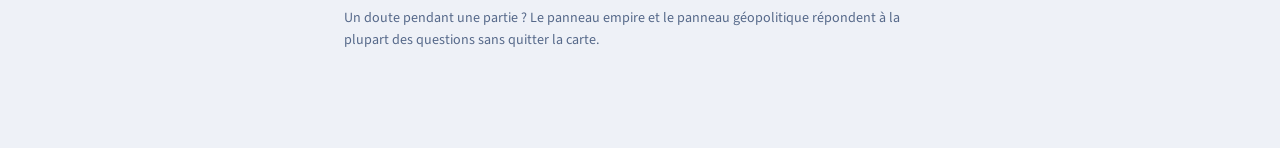
==== commit 87d3e365: "Victoire : recap des paliers et arret a la majorite - Des qu'un joueur (avec son allie definitif) ti" ====
--- a/client/manuel.html
+++ b/client/manuel.html
@@ -420,7 +420,9 @@
         franchit <strong>qu'une seule fois dans la partie</strong> et rapporte
         <strong>un point de victoire</strong> à celui qui le prend. Quand les
         <strong>cinq paliers nécessaires</strong> sont tombés, c'est le joueur
-        qui compte le plus de points qui l'emporte.
+        qui compte le plus de points qui l'emporte. Et dès qu'un joueur tient
+        <strong>plus de la moitié des paliers (4 sur 6)</strong>, la partie
+        s'arrête : personne ne peut plus le rattraper.
       </p>
       <p>
         Autrement dit : mieux vaut décrocher trois paliers différents que
@@ -523,7 +525,8 @@
                 <p>
                   Trois cas. Le <strong>dernier palier nécessaire</strong> ne
                   scinde rien : la partie s'achève, il n'y aurait plus
-                  personne pour en profiter. Un bloc qui tient déjà
+                  personne pour en profiter. Le palier qui donne à un joueur
+                  la majorité des paliers non plus, pour la même raison. Un bloc qui tient déjà
                   <strong>toute la carte</strong> non plus, pour la même
                   raison. Et un empire de
                   <strong>moins de trois territoires</strong>, humain ou IA,
@@ -551,7 +554,10 @@
           <summary>Quand la partie s'arrête exactement</summary>
           <div class="corps">
             <p>
-              Deux fins possibles. Soit les <strong>cinq paliers
+              Trois fins possibles. Soit un joueur (avec son allié
+              définitif, s'il en a un) tient <strong>plus de la moitié des
+              paliers</strong> — 4 sur 6 : même en raflant tous les paliers
+              restants, aucun rival ne pourrait l'égaler. Soit les <strong>cinq paliers
               nécessaires</strong> ont été franchis, qui qu'en soient les
               auteurs : lieux sacrés, culture, science, contrôle territorial,
               territoires dorés. Soit un joueur (avec son allié définitif,
@@ -559,7 +565,8 @@
               plus d'adversaire, donc plus rien à jouer.
             </p>
             <p>
-              Dans les deux cas on compte les points de victoire. À égalité,
+              Dans tous les cas on compte les points de victoire, et l'écran
+              final récapitule chaque palier et son auteur. À égalité,
               c'est le plus grand empire qui l'emporte ; à égalité encore, le
               premier à avoir franchi un palier. Un joueur éliminé ne gagne
               pas, même s'il avait accumulé des points avant de disparaître.
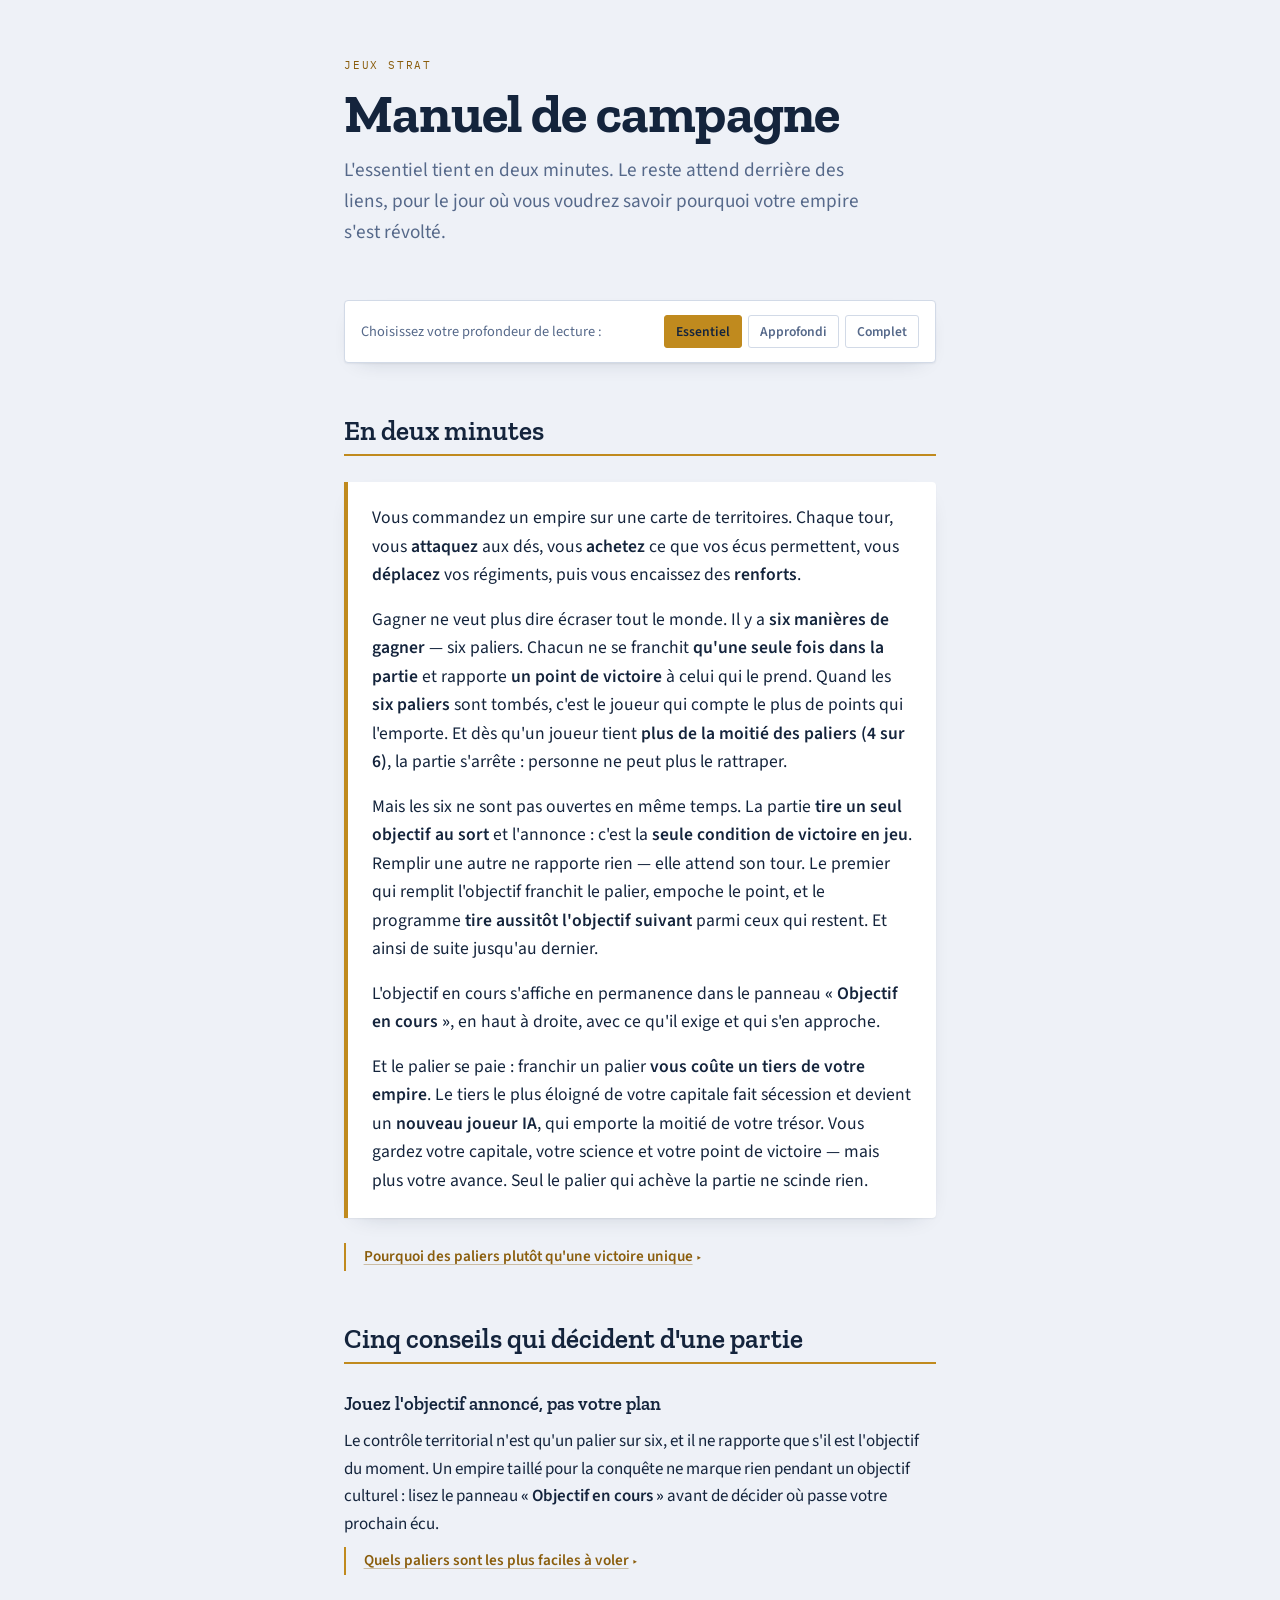
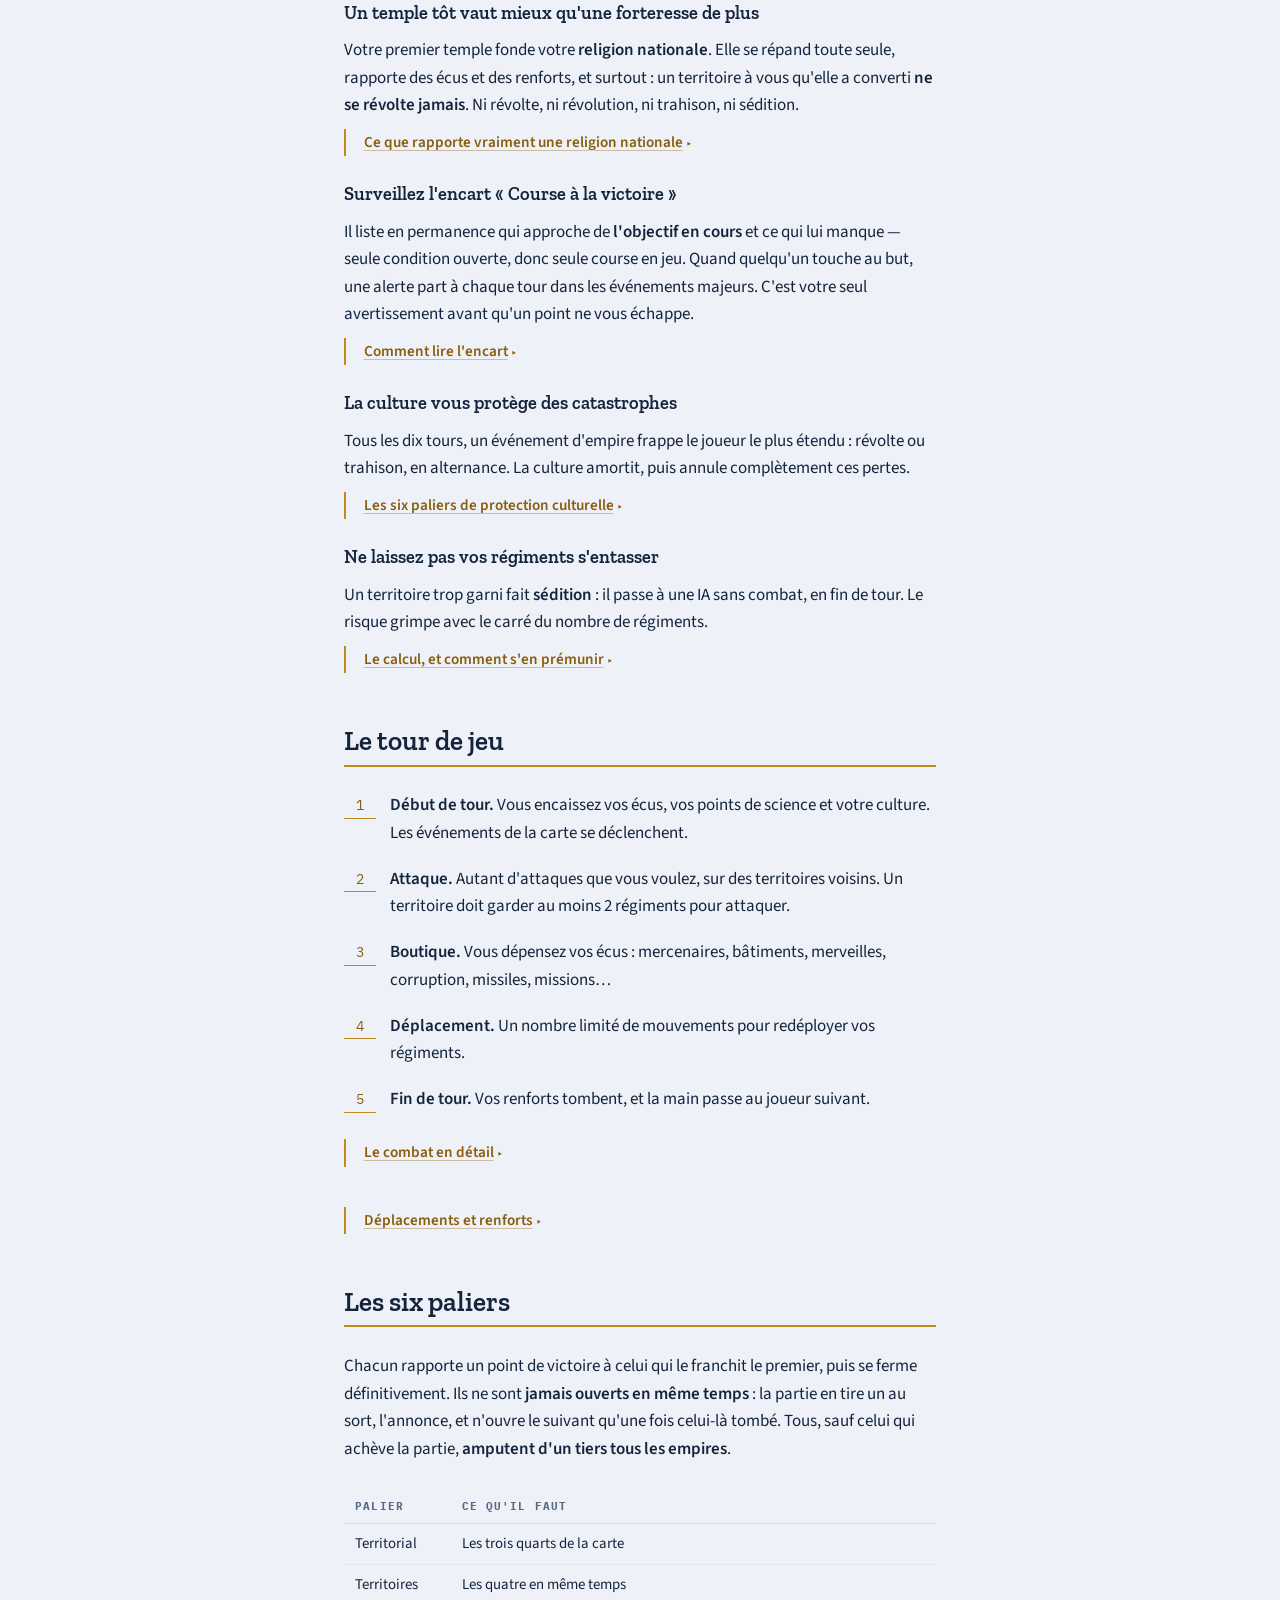
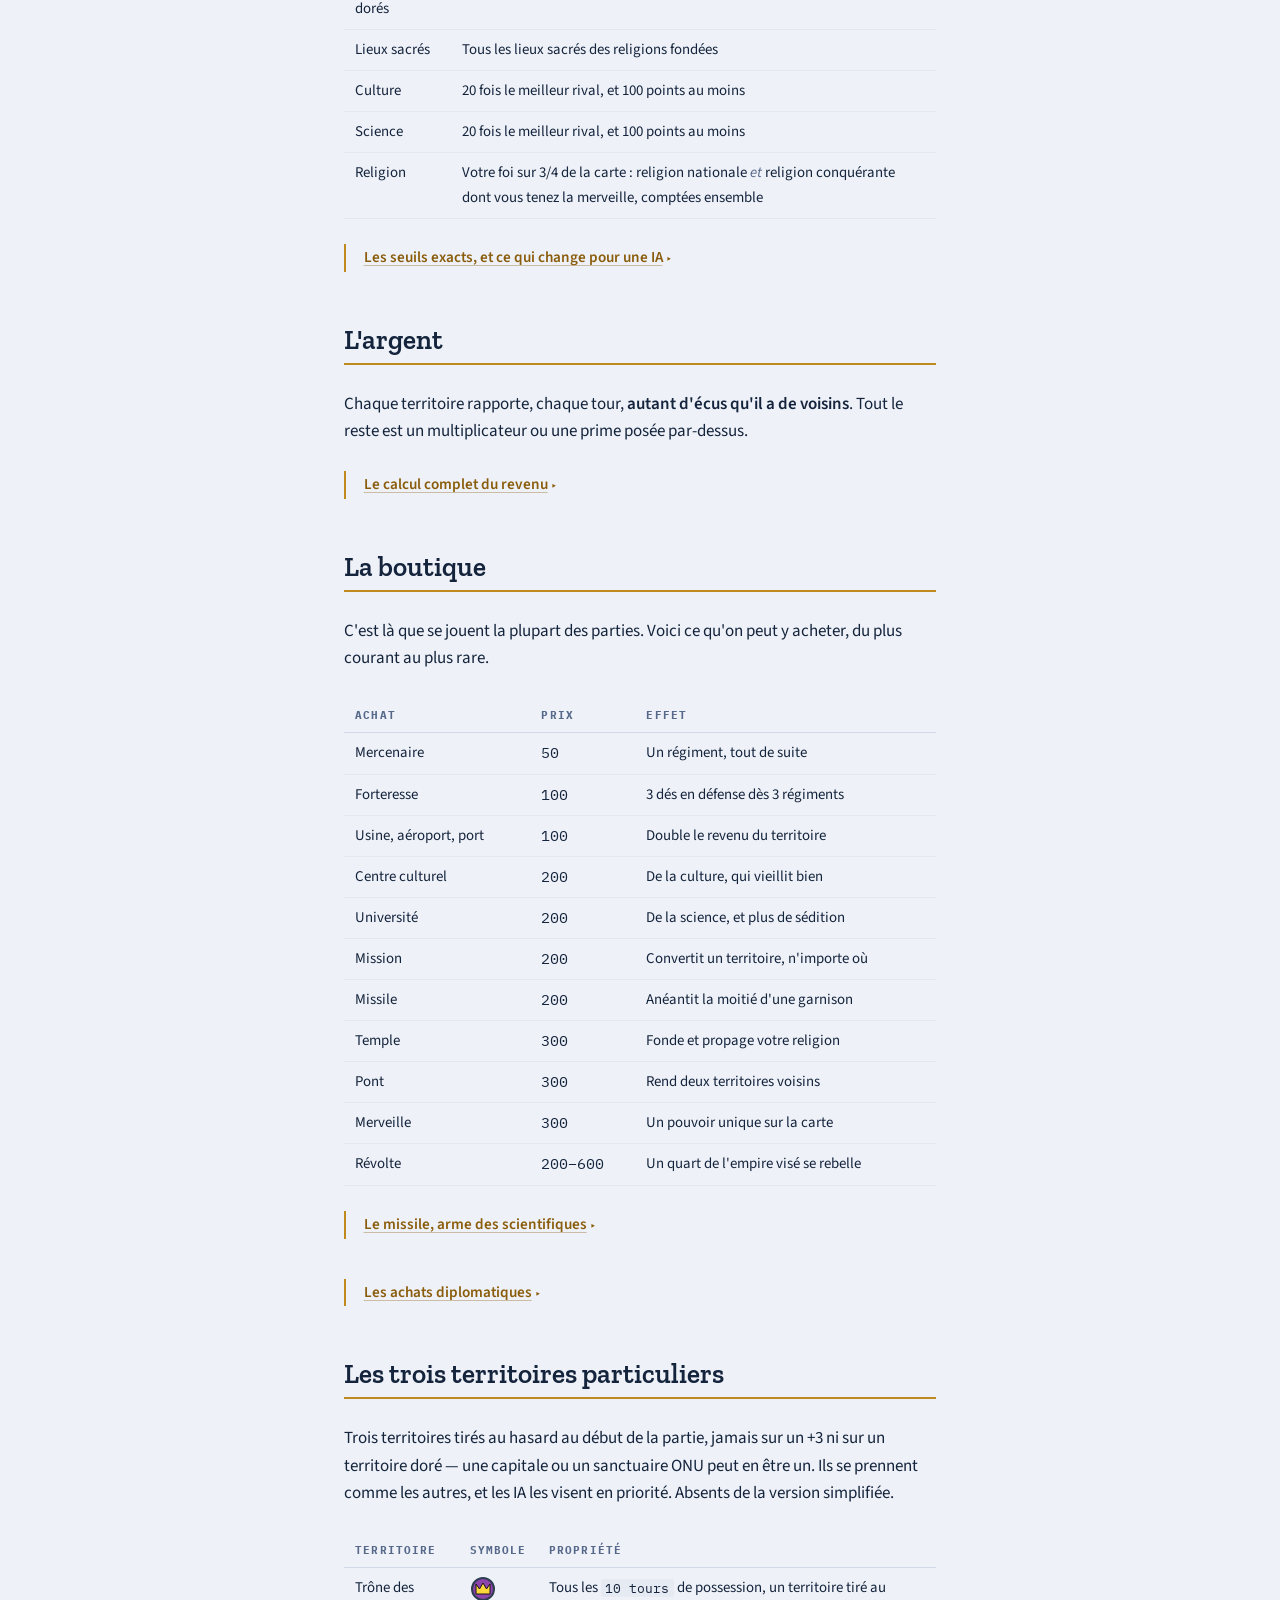
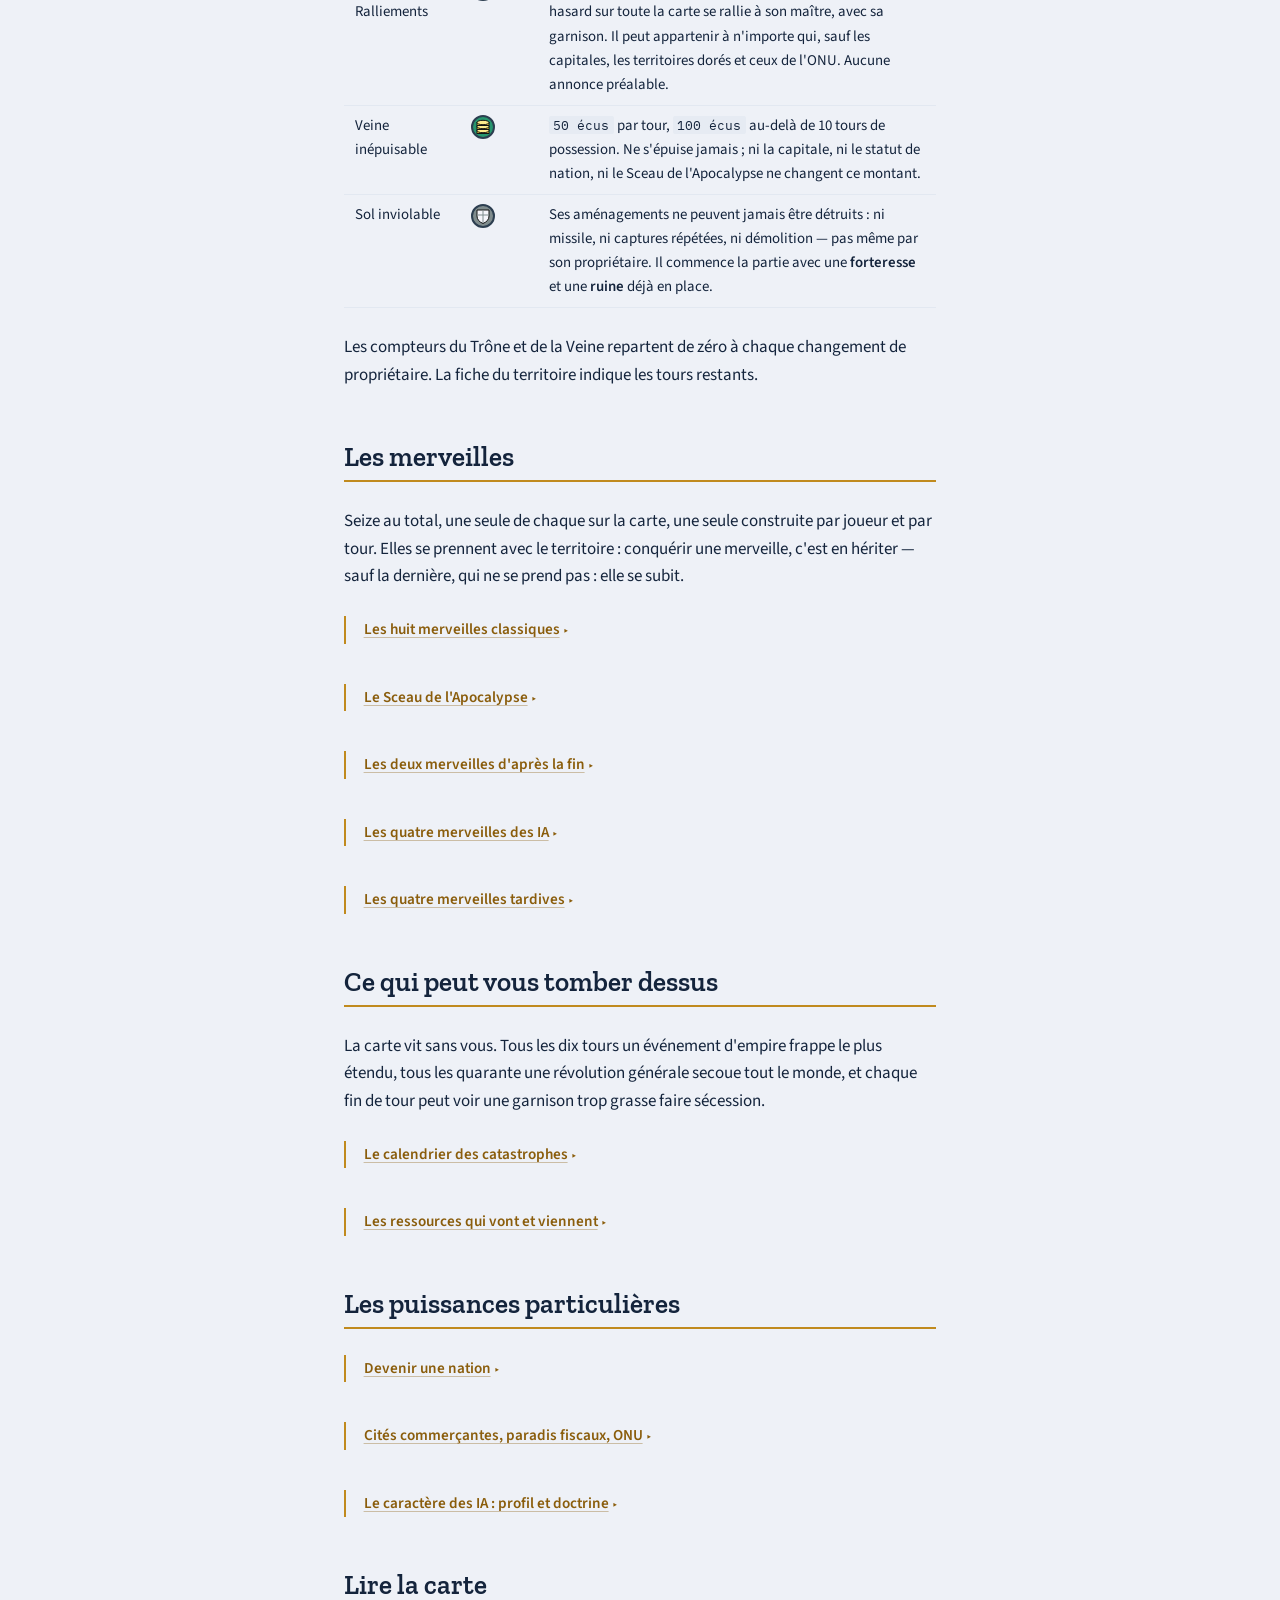
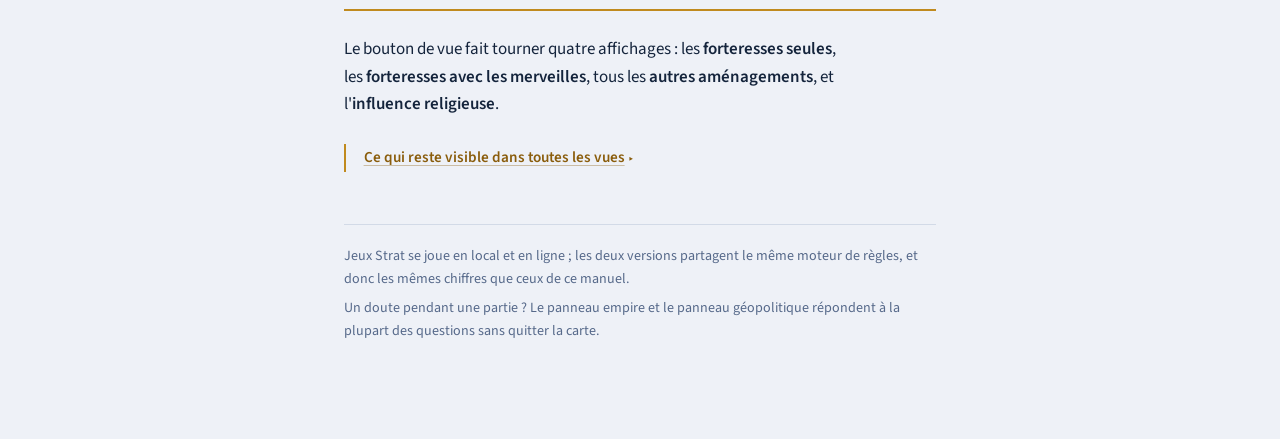
==== commit 85841b66: "Un seul objectif de victoire a la fois La partie ne vise plus les six conditions de victoire ensembl" ====
--- a/client/manuel.html
+++ b/client/manuel.html
@@ -419,14 +419,24 @@
         <strong>six manières de gagner</strong> — six paliers. Chacun ne se
         franchit <strong>qu'une seule fois dans la partie</strong> et rapporte
         <strong>un point de victoire</strong> à celui qui le prend. Quand les
-        <strong>cinq paliers nécessaires</strong> sont tombés, c'est le joueur
+        <strong>six paliers</strong> sont tombés, c'est le joueur
         qui compte le plus de points qui l'emporte. Et dès qu'un joueur tient
         <strong>plus de la moitié des paliers (4 sur 6)</strong>, la partie
         s'arrête : personne ne peut plus le rattraper.
       </p>
       <p>
-        Autrement dit : mieux vaut décrocher trois paliers différents que
-        d'essayer trois fois le même. Le premier arrivé ferme la porte.
+        Mais les six ne sont pas ouvertes en même temps. La partie
+        <strong>tire un seul objectif au sort</strong> et l'annonce :
+        c'est la <strong>seule condition de victoire en jeu</strong>. Remplir
+        une autre ne rapporte rien — elle attend son tour. Le premier qui
+        remplit l'objectif franchit le palier, empoche le point, et le
+        programme <strong>tire aussitôt l'objectif suivant</strong> parmi ceux
+        qui restent. Et ainsi de suite jusqu'au dernier.
+      </p>
+      <p>
+        L'objectif en cours s'affiche en permanence dans le panneau
+        <strong>« Objectif en cours »</strong>, en haut à droite, avec ce
+        qu'il exige et qui s'en approche.
       </p>
       <p>
         Et le palier se paie : franchir un palier
@@ -454,6 +464,32 @@
           dorés à celui qui les a pris ne rapporte plus rien — le palier a
           déjà été franchi.
         </p>
+
+        <details>
+          <summary>Un seul objectif à la fois</summary>
+          <div class="corps">
+            <p>
+              Six conditions ouvertes en même temps, c'était six courses
+              menées de front : chacun poussait son avantage dans son coin,
+              et les paliers tombaient sans que personne ne se croise. La
+              partie tire désormais <strong>un objectif à la fois</strong> :
+              tout le monde vise la même chose au même moment, et le palier
+              se dispute au lieu de se cueillir.
+            </p>
+            <p>
+              L'objectif est tiré <strong>au hasard</strong>, au début de la
+              partie puis après chaque palier, parmi les conditions qui
+              restent. Impossible de préparer sa voie dix tours à l'avance :
+              un empire bâti pour la science peut se retrouver devant un
+              objectif religieux.
+            </p>
+            <p>
+              Remplir une condition qui n'est pas l'objectif ne rapporte
+              rien et ne ferme rien — mais rien n'est perdu : elle sera
+              peut-être tirée ensuite, et l'avance prise reste acquise.
+            </p>
+          </div>
+        </details>
 
         <details>
           <summary>La scission : ce que coûte un palier franchi</summary>
@@ -523,7 +559,7 @@
               <summary>Quand la scission n'a pas lieu</summary>
               <div class="corps">
                 <p>
-                  Trois cas. Le <strong>dernier palier nécessaire</strong> ne
+                  Trois cas. Le <strong>dernier palier</strong> ne
                   scinde rien : la partie s'achève, il n'y aurait plus
                   personne pour en profiter. Le palier qui donne à un joueur
                   la majorité des paliers non plus, pour la même raison. Un bloc qui tient déjà
@@ -535,7 +571,7 @@
                 <p>
                   Partout ailleurs, la règle vaut pour tout le monde : les IA
                   se scindent exactement comme les joueurs humains, et le
-                  palier bonus — la religion — scinde aussi bien que les
+                  palier religieux scinde aussi bien que les
                   autres. Les joueurs nés d'une
                   scission ne se recoupent pas dans la foulée : ils
                   attendront le palier suivant.
@@ -557,39 +593,51 @@
               Trois fins possibles. Soit un joueur (avec son allié
               définitif, s'il en a un) tient <strong>plus de la moitié des
               paliers</strong> — 4 sur 6 : même en raflant tous les paliers
-              restants, aucun rival ne pourrait l'égaler. Soit les <strong>cinq paliers
-              nécessaires</strong> ont été franchis, qui qu'en soient les
-              auteurs : lieux sacrés, culture, science, contrôle territorial,
-              territoires dorés. Soit un joueur (avec son allié définitif,
+              restants, aucun rival ne pourrait l'égaler. Soit les <strong>six paliers</strong>
+              ont été franchis, qui qu'en soient les
+              auteurs : lieux sacrés, religion, culture, science, contrôle
+              territorial, territoires dorés. Soit un joueur (avec son allié définitif,
               s'il en a un) tient <strong>toute la carte</strong> : il n'y a
               plus d'adversaire, donc plus rien à jouer.
             </p>
             <p>
-              Dans tous les cas on compte les points de victoire, et l'écran
-              final récapitule chaque palier et son auteur. À égalité,
-              c'est le plus grand empire qui l'emporte ; à égalité encore, le
-              premier à avoir franchi un palier. Un joueur éliminé ne gagne
-              pas, même s'il avait accumulé des points avant de disparaître.
+              Dans tous les cas, le vainqueur est celui qui a franchi le
+              <strong>plus grand nombre de paliers</strong>, et l'écran final
+              récapitule chaque palier et son auteur. Un joueur éliminé garde
+              ses paliers et peut l'emporter. À égalité seulement, c'est le
+              plus grand empire qui l'emporte ; à égalité encore, le premier à
+              avoir franchi un palier.
             </p>
 
             <details>
-              <summary>Le palier bonus, et pourquoi il n'attend personne</summary>
+              <summary>La religion n'est plus un palier à part</summary>
               <div class="corps">
                 <p>
-                  La <strong>religion</strong> rapporte son point comme les
-                  autres, mais la partie ne l'attend pas. On peut fort bien ne
-                  jamais la voir tomber.
+                  Elle l'a été : tant qu'elle exigeait les
+                  <strong>neuf dixièmes</strong> de la carte sous une même
+                  religion nationale, elle pouvait ne jamais tomber. Une
+                  religion conquérante — Elyrion ou Solmyre — finit par
+                  recouvrir les religions nationales sur son passage, et
+                  passé un certain point plus aucune ne pouvait y prétendre.
+                  La partie ne l'attendait donc pas.
                 </p>
                 <p>
-                  Une religion conquérante — Elyrion ou Solmyre — finit par
-                  recouvrir les religions nationales sur son passage : passé
-                  un certain point, plus aucune ne peut espérer les neuf
-                  dixièmes de la carte.
+                  Puisqu'il n'y a plus qu'un objectif à la fois, un palier
+                  hors d'atteinte aurait figé le jeu. La religion exige
+                  désormais les <strong>trois quarts</strong> de la carte,
+                  comme pour une IA — et la foi d'un joueur, ce n'est plus
+                  seulement sa religion nationale : une
+                  <strong>religion conquérante compte aussi, pour qui tient
+                  la merveille qui l'a fondée</strong>, et les deux
+                  <strong>s'additionnent</strong>. Un territoire n'est jamais
+                  sous deux religions à la fois : rien n'est compté deux
+                  fois, et ce qu'Elyrion prend à votre religion nationale
+                  vous reste acquis. Celui qui répand Elyrion ne s'interdit
+                  donc plus l'objectif religieux : il le poursuit avec elle.
                 </p>
                 <p>
-                  L'exiger, c'était condamner la partie à ne jamais
-                  s'achever. Elle reste donc une belle prise — un point —
-                  sans peser sur la fin.
+                  Elle est tirée comme les cinq autres, et doit tomber comme
+                  elles.
                 </p>
               </div>
             </details>
@@ -606,11 +654,13 @@
     <div class="conseils">
 
       <div class="conseil">
-        <h3>Visez des paliers différents, pas le plus gros empire</h3>
-        <p>
-          Le contrôle territorial n'est qu'un palier sur six. Un joueur avec
-          un empire moyen, une religion bien étendue et une avance culturelle
-          marque trois points pendant que le conquérant en marque un.
+        <h3>Jouez l'objectif annoncé, pas votre plan</h3>
+        <p>
+          Le contrôle territorial n'est qu'un palier sur six, et il ne
+          rapporte que s'il est l'objectif du moment. Un empire taillé pour
+          la conquête ne marque rien pendant un objectif culturel : lisez le
+          panneau <strong>« Objectif en cours »</strong> avant de décider
+          où passe votre prochain écu.
         </p>
         <details>
           <summary>Quels paliers sont les plus faciles à voler</summary>
@@ -652,7 +702,7 @@
               <li><span class="valeur">+2 écus</span> par tour et par territoire à vous sous son influence.</li>
               <li>Un renfort de plus tous les <span class="valeur">3</span> territoires sous influence.</li>
               <li>L'immunité aux révoltes sur ces mêmes territoires.</li>
-              <li>Un palier de victoire si elle couvre <span class="valeur">9/10</span> de la carte (<span class="valeur">3/4</span> pour une IA).</li>
+              <li>Un palier de victoire si elle couvre <span class="valeur">3/4</span> de la carte, quand la religion est l'objectif en cours.</li>
             </ul>
             <details>
               <summary>À quelle vitesse elle se répand</summary>
@@ -683,8 +733,9 @@
       <div class="conseil">
         <h3>Surveillez l'encart « Course à la victoire »</h3>
         <p>
-          Il liste en permanence qui approche d'un palier, par quel moyen, et
-          ce qui lui manque. Quand quelqu'un touche au but, une alerte part à
+          Il liste en permanence qui approche de <strong>l'objectif en
+          cours</strong> et ce qui lui manque — seule condition ouverte, donc
+          seule course en jeu. Quand quelqu'un touche au but, une alerte part à
           chaque tour dans les événements majeurs. C'est votre seul
           avertissement avant qu'un point ne vous échappe.
         </p>
@@ -704,8 +755,10 @@
               culture, la science et la religion.
             </p>
             <p>
-              Un palier déjà fermé disparaît de la liste : il ne menace plus
-              personne.
+              Seul l'objectif en cours y figure. Un palier déjà fermé
+              disparaît de la liste, et une condition pas encore tirée n'y
+              entre pas : elle ne menace personne tant qu'elle n'est pas à
+              l'ordre du jour.
             </p>
           </div>
         </details>
@@ -962,9 +1015,10 @@
 
     <p>
       Chacun rapporte un point de victoire à celui qui le franchit le premier,
-      puis se ferme définitivement. <strong>Cinq d'entre eux décident de la fin
-      de la partie</strong> ; le dernier est un bonus, que personne
-      n'attend. Tous, sauf celui qui achève la partie,
+      puis se ferme définitivement. Ils ne sont
+      <strong>jamais ouverts en même temps</strong> : la partie en tire un au
+      sort, l'annonce, et n'ouvre le suivant qu'une fois celui-là tombé.
+      Tous, sauf celui qui achève la partie,
       <strong>amputent d'un tiers tous les empires</strong>.
     </p>
 
@@ -979,7 +1033,7 @@
           <tr><td>Lieux sacrés</td><td>Tous les lieux sacrés des religions fondées</td></tr>
           <tr><td>Culture</td><td>20 fois le meilleur rival, et 100 points au moins</td></tr>
           <tr><td>Science</td><td>20 fois le meilleur rival, et 100 points au moins</td></tr>
-          <tr><td>Religion <em>(bonus)</em></td><td>Votre religion nationale sur 9/10 de la carte</td></tr>
+          <tr><td>Religion</td><td>Votre foi sur 3/4 de la carte : religion nationale <em>et</em> religion conquérante dont vous tenez la merveille, comptées ensemble</td></tr>
         </tbody>
       </table>
     </div>
@@ -988,12 +1042,13 @@
       <summary>Les seuils exacts, et ce qui change pour une IA</summary>
       <div class="corps">
         <p>
-          Les IA jouent avec des seuils plus bas sur trois paliers : la
-          religion leur demande <span class="valeur">3/4</span> de la carte au
-          lieu de neuf dixièmes, et la culture comme la science leur demandent
+          Les IA jouent avec des seuils plus bas sur deux paliers : la
+          culture comme la science leur demandent
           <span class="valeur">10 fois</span> le meilleur rival au lieu de
           vingt. Le plancher de <span class="valeur">100 points</span>, lui,
-          vaut pour tout le monde.
+          vaut pour tout le monde. La religion demande désormais
+          <span class="valeur">3/4</span> de la carte à tout le monde,
+          humains comme IA.
         </p>
         <p>
           Le palier des <strong>lieux sacrés</strong> ne s'ouvre que lorsque
@@ -1509,10 +1564,13 @@
             </p>
             <p>
               Elles ne sont pas des religions nationales : elles n'apportent
-              ni immunité aux révoltes, ni missions, ni palier religieux. En
-              revanche elles versent à leur contrôleur les mêmes primes de
-              revenu et de renforts, et chacune ajoute un lieu sacré de plus à
-              rassembler.
+              ni immunité aux révoltes, ni missions. En revanche elles
+              versent à leur contrôleur les mêmes primes de revenu et de
+              renforts, chacune ajoute un lieu sacré de plus à rassembler,
+              et leur extension <strong>s'ajoute à celle de la religion
+              nationale de celui qui tient la merveille</strong>, pour le
+              palier religieux : répandre Elyrion est une façon de
+              poursuivre l'objectif religieux.
             </p>
           </div>
         </details>
